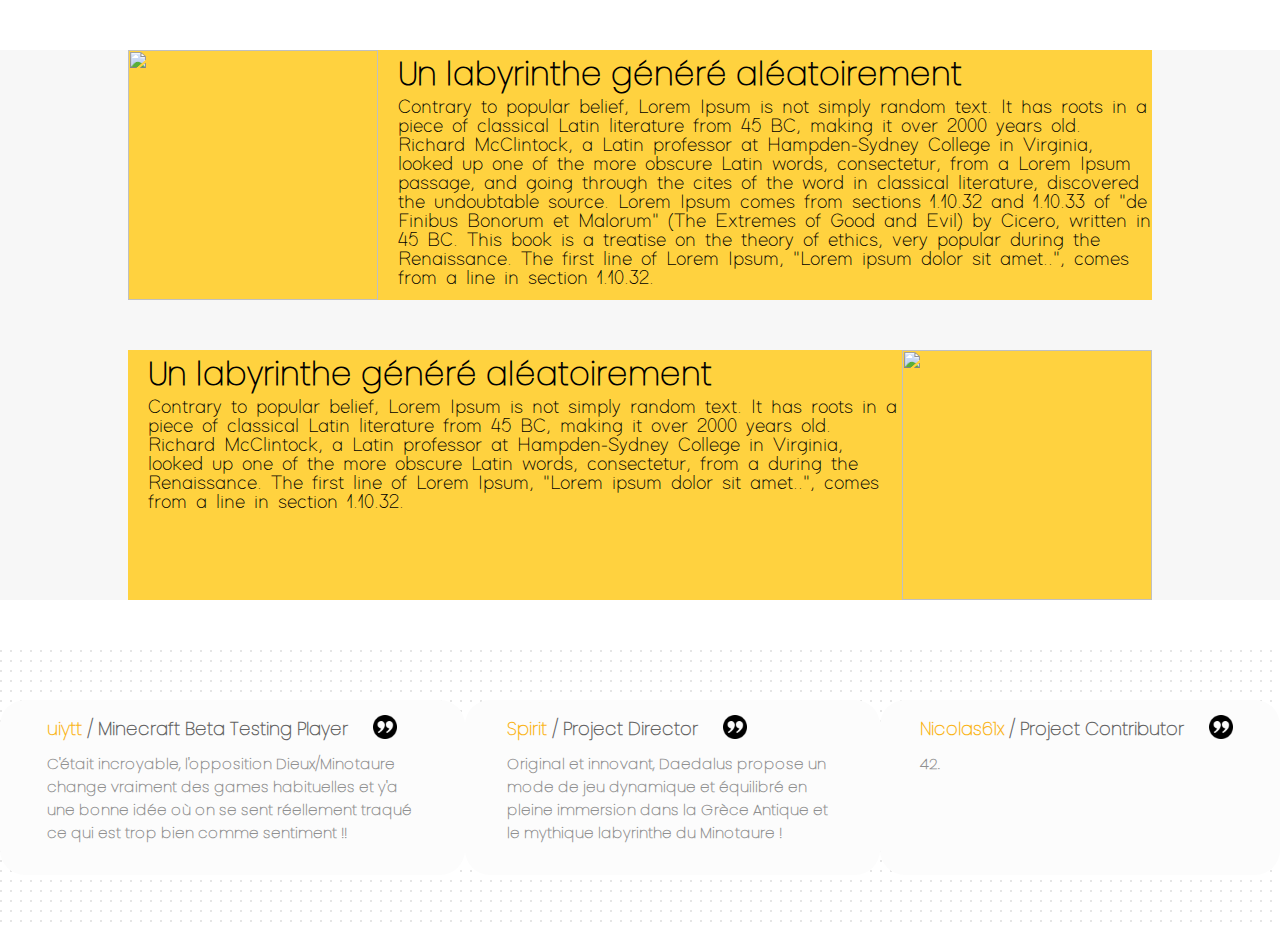
==== index.html @ 52cd3864 "Add images and ready to code the maket" ====
<!DOCTYPE html>
<html lang="en">
<head>
    <meta charset="UTF-8">
    <title>Title</title>
    <link rel="stylesheet" href="index.css">
</head>
<body>
<header>

</header>
<main>
    <div id="description">
        <div class="textContent">
            <img src="img/msaze.png">

            <div class="content">
                <h1>Un labyrinthe généré aléatoirement</h1>
                <p>Contrary to popular belief, Lorem Ipsum is not simply random text. It has roots in a piece of
                    classical
                    Latin
                    literature from 45 BC, making it over 2000 years old. Richard McClintock, a Latin professor at
                    Hampden-Sydney College in Virginia, looked up one of the more obscure Latin words, consectetur, from
                    a
                    Lorem
                    Ipsum passage, and going through the cites of the word in classical literature, discovered the
                    undoubtable
                    source. Lorem Ipsum comes from sections 1.10.32 and 1.10.33 of "de Finibus Bonorum et Malorum" (The
                    Extremes
                    of Good and Evil) by Cicero, written in 45 BC. This book is a treatise on the theory of ethics, very
                    popular
                    during the Renaissance. The first line of Lorem Ipsum, "Lorem ipsum dolor sit amet..", comes from a
                    line
                    in
                    section 1.10.32.</p>
            </div>

        </div>
        <div class="textContent">


            <div class="content">
                <h1>Un labyrinthe généré aléatoirement</h1>
                <p>Contrary to popular belief, Lorem Ipsum is not simply random text. It has roots in a piece of
                    classical
                    Latin
                    literature from 45 BC, making it over 2000 years old. Richard McClintock, a Latin professor at
                    Hampden-Sydney College in Virginia, looked up one of the more obscure Latin words, consectetur, from
                    a

                    during the Renaissance. The first line of Lorem Ipsum, "Lorem ipsum dolor sit amet..", comes from a
                    line
                    in
                    section 1.10.32.</p>
            </div>
            <img src="img/poseisdon.png">

        </div>
    </div>
    <div id="citationContainer">

        <div class="citation">
            <div class="title">
                <h2>uiytt <b>/ Minecraft Beta Testing Player</b></h2>
                <img src="img/quote.png" width="24" height="24">
            </div>
            <p>C'était incroyable, l'opposition Dieux/Minotaure change vraiment des games habituelles et y'a une bonne
                idée
                où on se sent réellement traqué ce qui est trop bien comme sentiment !!
            </p>
        </div>
        <div class="citation">
            <div class="title">
                <h2>Spirit <b>/ Project Director</b></h2>
                <img src="img/quote.png" width="24" height="24">
            </div>
            <p>Original et innovant, Daedalus propose un mode de jeu dynamique et équilibré en pleine immersion dans la
                Grèce Antique et le mythique labyrinthe du Minotaure !</p>
        </div>

        <div class="citation">
            <div class="title">
                <h2>Nicolas61x <b>/ Project Contributor</b></h2>
                <img src="img/quote.png" width="24" height="24">
            </div>
            <p>42.</p>
        </div>

    </div>

</main>
<footer>

</footer>
</body>
</html>
---- index.css ----
@font-face {
    font-family: "Poppins";
    src: url('Poppins-Thin.ttf') format('truetype');
}

@font-face {
    font-family: "Cool";
    src: url('ModernSans-Light.otf') format('truetype');
}


/* width */

::-webkit-scrollbar {
    width: 10px;
}


/* Track */

::-webkit-scrollbar-track {
    background: none;
}


/* Handle */

::-webkit-scrollbar-thumb {
    background: #ffcd35;
}


* {
    margin: 0;
    padding: 0;
    font-family: 'Poppins', sans-serif;
    text-decoration: none;
}

html,
body {
    height: 100%;
    background-color: #FFFF;
}

#description{
    background-color: #f7f7f7;
    margin-top: 50px;
    margin-bottom: 50px;
}

main .textContent {
    display: flex;
    width: 80%;
    background-color: #FFD23FFF;
    margin: auto;
    margin-top: 50px;
}

main .textContent img {
    width: 250px;
    height: 250px;
    object-fit: cover;
}

main .content {
    color: #000000;
    display: flex;
    flex-direction: column;
    margin-left: 20px;
    overflow: hidden;
}

main .textContent p {
    font-family: Cool;
    font-size: 20px;
}

main #citationContainer {
    margin-top: 50px;
    margin-bottom: 50px;
    display: flex;
    overflow: hidden;
    justify-content: center;
    background-image: url('img/dots2.png');
    background-repeat: repeat;
}

main .citation {
    background-color: #fcfcfc;
    border-radius: 25px;
    width: auto;
    margin-top: 50px;
    min-width: 400px;
    width: auto;
    min-height: 160px;
    height: auto;
    display: flex;
    flex-direction: column;
    text-align: center;
    padding-top: 15px;
    margin-bottom: 50px;
}

main .citation .title {
    display: flex;
    flex-direction: row;
    width: 80%;
    margin-right: auto;
    margin-left: auto;

}

main .citation h2 {
    color: #fab51a;
    font-size: 18px;
    margin-bottom: 10px;
}
main .citation img {
    margin-left: 25px;
}

main .citation .title b {
    color: #636363;
}

main .citation p {
    width: 80%;
    color: #909090;
    font-size: 15px;
    font-weight: bold;
    margin-left: auto;
    margin-right: auto;
    text-align: left;
}
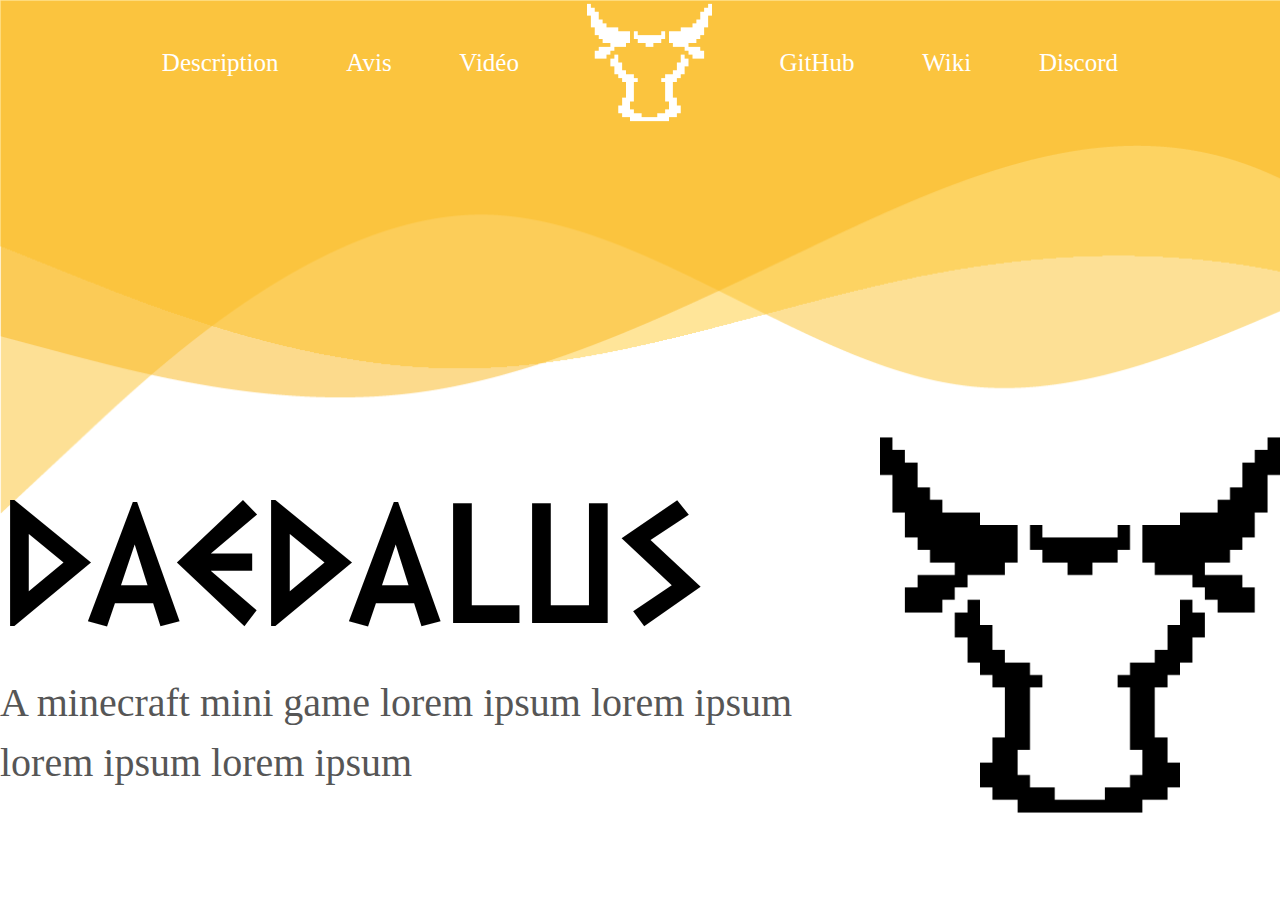
==== commit 358f6312: "Header" ====
--- a/index.html
+++ b/index.html
@@ -1,92 +1,34 @@
 <!DOCTYPE html>
-<html lang="en">
+<html lang="fr">
 <head>
     <meta charset="UTF-8">
-    <title>Title</title>
+    <title>Daedalus</title>
     <link rel="stylesheet" href="index.css">
 </head>
 <body>
 <header>
 
+    <div id="navigation">
+        <a href="#description">Description</a>
+        <a href="#avis">Avis</a>
+        <a href="#video">Vidéo</a>
+        <img src="img/Minotaur_Daedalus_blanc.png" width="125px" height="125px">
+        <a href="https://github.com/zelytra/Daedalus">GitHub</a>
+        <a href="https://github.com/zelytra/Daedalus/wiki">Wiki</a>
+        <a href="http://daedalus.zelytra.fr">Discord</a>
+    </div>
+
+    <div id="firstContent">
+        <div class="title">
+            <h1>DAEDALUS</h1>
+            <h2>A minecraft mini game lorem ipsum lorem ipsum lorem ipsum lorem ipsum</h2>
+        </div>
+        <img src="img/Minotaur_Pixel_Art_noir.png" width="400px" height="400px">
+    </div>
+
 </header>
 <main>
-    <div id="description">
-        <div class="textContent">
-            <img src="img/msaze.png">
 
-            <div class="content">
-                <h1>Un labyrinthe généré aléatoirement</h1>
-                <p>Contrary to popular belief, Lorem Ipsum is not simply random text. It has roots in a piece of
-                    classical
-                    Latin
-                    literature from 45 BC, making it over 2000 years old. Richard McClintock, a Latin professor at
-                    Hampden-Sydney College in Virginia, looked up one of the more obscure Latin words, consectetur, from
-                    a
-                    Lorem
-                    Ipsum passage, and going through the cites of the word in classical literature, discovered the
-                    undoubtable
-                    source. Lorem Ipsum comes from sections 1.10.32 and 1.10.33 of "de Finibus Bonorum et Malorum" (The
-                    Extremes
-                    of Good and Evil) by Cicero, written in 45 BC. This book is a treatise on the theory of ethics, very
-                    popular
-                    during the Renaissance. The first line of Lorem Ipsum, "Lorem ipsum dolor sit amet..", comes from a
-                    line
-                    in
-                    section 1.10.32.</p>
-            </div>
-
-        </div>
-        <div class="textContent">
-
-
-            <div class="content">
-                <h1>Un labyrinthe généré aléatoirement</h1>
-                <p>Contrary to popular belief, Lorem Ipsum is not simply random text. It has roots in a piece of
-                    classical
-                    Latin
-                    literature from 45 BC, making it over 2000 years old. Richard McClintock, a Latin professor at
-                    Hampden-Sydney College in Virginia, looked up one of the more obscure Latin words, consectetur, from
-                    a
-
-                    during the Renaissance. The first line of Lorem Ipsum, "Lorem ipsum dolor sit amet..", comes from a
-                    line
-                    in
-                    section 1.10.32.</p>
-            </div>
-            <img src="img/poseisdon.png">
-
-        </div>
-    </div>
-    <div id="citationContainer">
-
-        <div class="citation">
-            <div class="title">
-                <h2>uiytt <b>/ Minecraft Beta Testing Player</b></h2>
-                <img src="img/quote.png" width="24" height="24">
-            </div>
-            <p>C'était incroyable, l'opposition Dieux/Minotaure change vraiment des games habituelles et y'a une bonne
-                idée
-                où on se sent réellement traqué ce qui est trop bien comme sentiment !!
-            </p>
-        </div>
-        <div class="citation">
-            <div class="title">
-                <h2>Spirit <b>/ Project Director</b></h2>
-                <img src="img/quote.png" width="24" height="24">
-            </div>
-            <p>Original et innovant, Daedalus propose un mode de jeu dynamique et équilibré en pleine immersion dans la
-                Grèce Antique et le mythique labyrinthe du Minotaure !</p>
-        </div>
-
-        <div class="citation">
-            <div class="title">
-                <h2>Nicolas61x <b>/ Project Contributor</b></h2>
-                <img src="img/quote.png" width="24" height="24">
-            </div>
-            <p>42.</p>
-        </div>
-
-    </div>
 
 </main>
 <footer>
--- a/index.css
+++ b/index.css
@@ -1,11 +1,6 @@
 @font-face {
-    font-family: "Poppins";
-    src: url('Poppins-Thin.ttf') format('truetype');
-}
-
-@font-face {
-    font-family: "Cool";
-    src: url('ModernSans-Light.otf') format('truetype');
+    font-family: "test";
+    src: url('DalekPinpointBold.ttf') ;
 }
 
 
@@ -43,96 +38,64 @@
     background-color: #FFFF;
 }
 
-#description{
-    background-color: #f7f7f7;
-    margin-top: 50px;
-    margin-bottom: 50px;
-}
-
-main .textContent {
-    display: flex;
-    width: 80%;
-    background-color: #FFD23FFF;
-    margin: auto;
-    margin-top: 50px;
-}
-
-main .textContent img {
-    width: 250px;
-    height: 250px;
-    object-fit: cover;
-}
-
-main .content {
-    color: #000000;
-    display: flex;
-    flex-direction: column;
-    margin-left: 20px;
-    overflow: hidden;
-}
-
-main .textContent p {
-    font-family: Cool;
-    font-size: 20px;
-}
-
-main #citationContainer {
-    margin-top: 50px;
-    margin-bottom: 50px;
-    display: flex;
-    overflow: hidden;
-    justify-content: center;
-    background-image: url('img/dots2.png');
-    background-repeat: repeat;
-}
-
-main .citation {
-    background-color: #fcfcfc;
-    border-radius: 25px;
-    width: auto;
-    margin-top: 50px;
-    min-width: 400px;
-    width: auto;
-    min-height: 160px;
-    height: auto;
-    display: flex;
-    flex-direction: column;
-    text-align: center;
-    padding-top: 15px;
-    margin-bottom: 50px;
-}
-
-main .citation .title {
-    display: flex;
-    flex-direction: row;
-    width: 80%;
-    margin-right: auto;
-    margin-left: auto;
+header {
+    background-image: url('img/wave_dark.png'), url('img/wave.png'), url('img/wave_light.png');
+    background-repeat: no-repeat;
+    background-size: cover;
+    width: 100%;
+    height: 514px;
 
 }
 
-main .citation h2 {
-    color: #fab51a;
-    font-size: 18px;
-    margin-bottom: 10px;
-}
-main .citation img {
-    margin-left: 25px;
+header #navigation {
+    display: flex;
+    align-items: center;
+    justify-content: space-around;
+    margin-right: auto;
+    margin-left: auto;
+    width: 80%;
+
 }
 
-main .citation .title b {
-    color: #636363;
+header #navigation a {
+    font-family: Poppins;
+    color: white;
+    font-size: 25px;
+    line-height: 45px;
+    text-align: center;
 }
 
-main .citation p {
-    width: 80%;
-    color: #909090;
-    font-size: 15px;
-    font-weight: bold;
-    margin-left: auto;
-    margin-right: auto;
-    text-align: left;
+header #firstContent {
+    display: flex;
+    flex-direction: row;
+
+    align-items: center;
+    justify-content: center;
+    margin-top: 300px;
+}
+header #firstContent .title{
+    width: 1000px;
+}
+
+header #firstContent h1 {
+    font-family: test;
+    font-style: normal;
+    font-weight: 300;
+    font-size: 144px;
+    line-height: 216px;
+}
+
+header #firstContent h2 {
+    font-family: Poppins;
+    font-style: normal;
+    font-weight: normal;
+    font-size: 40px;
+    line-height: 60px;
+    color: #565656;
 }
 
 
 
+
+
+
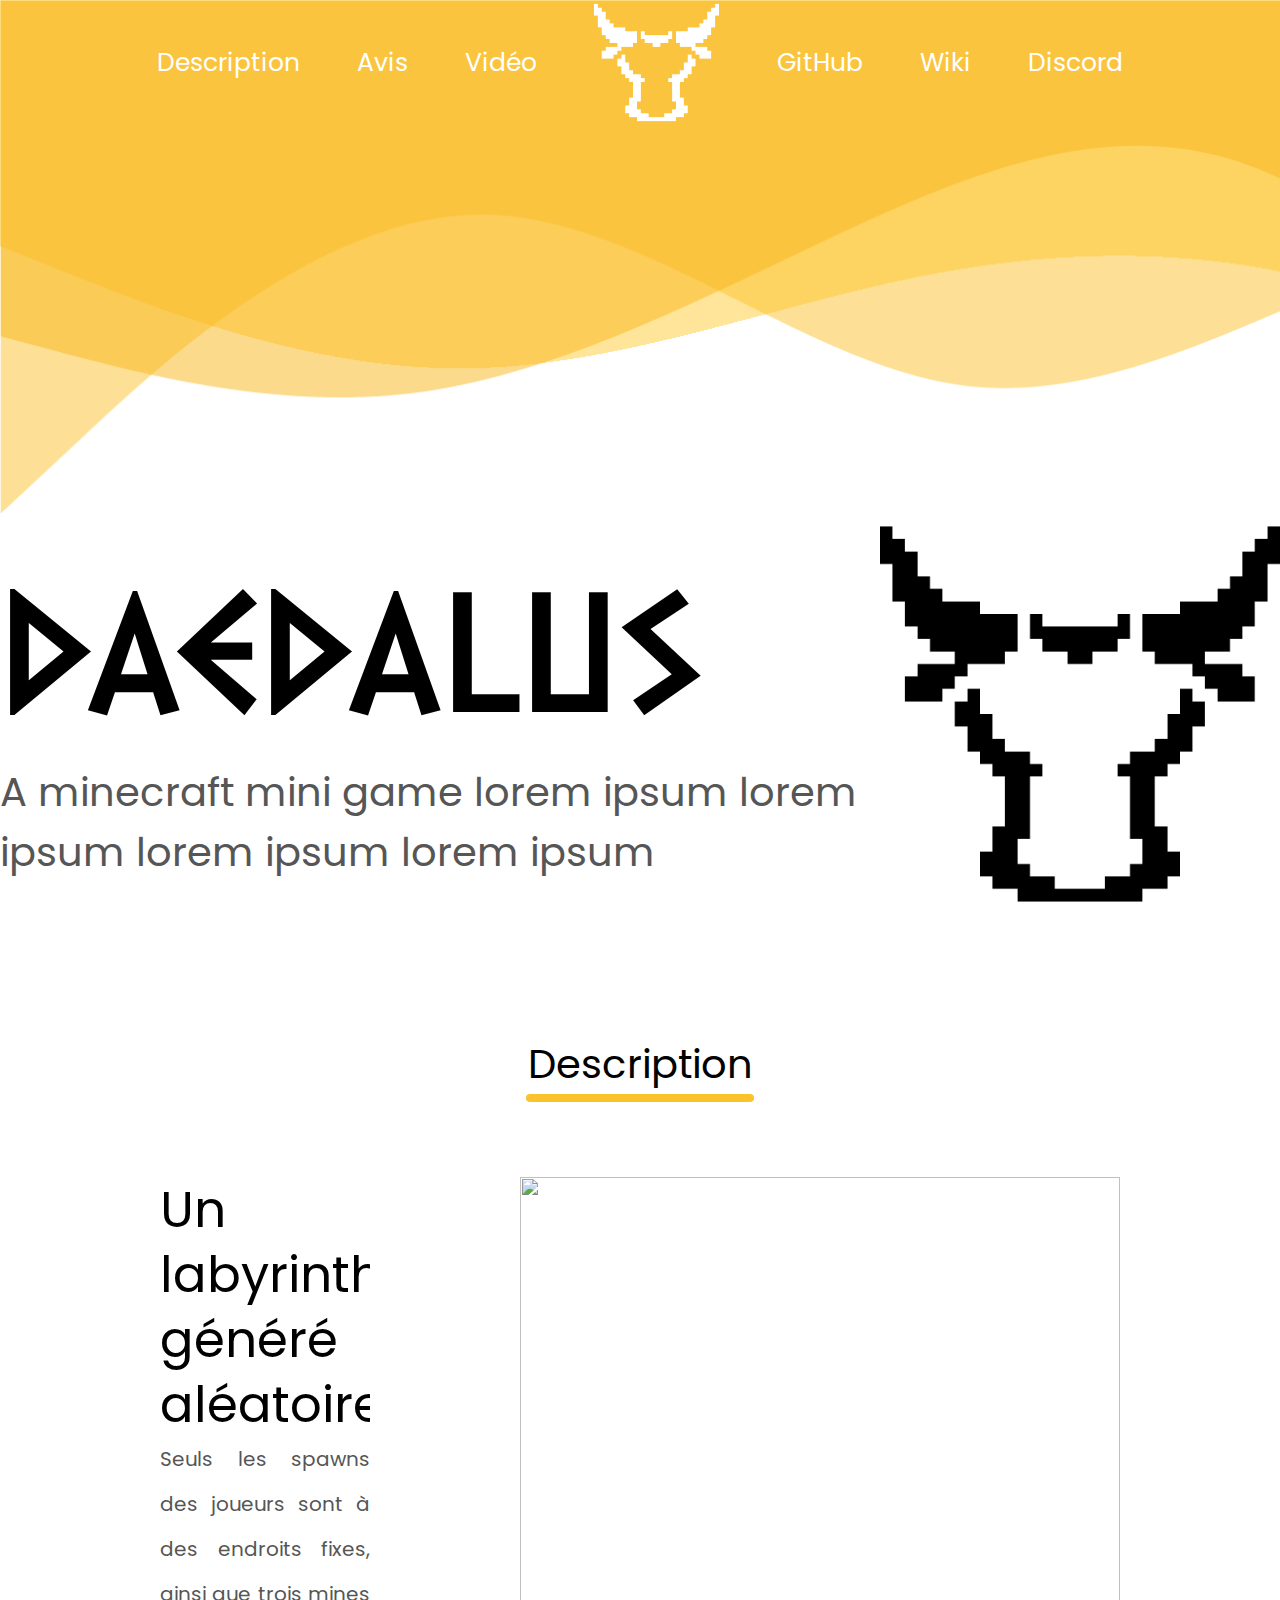
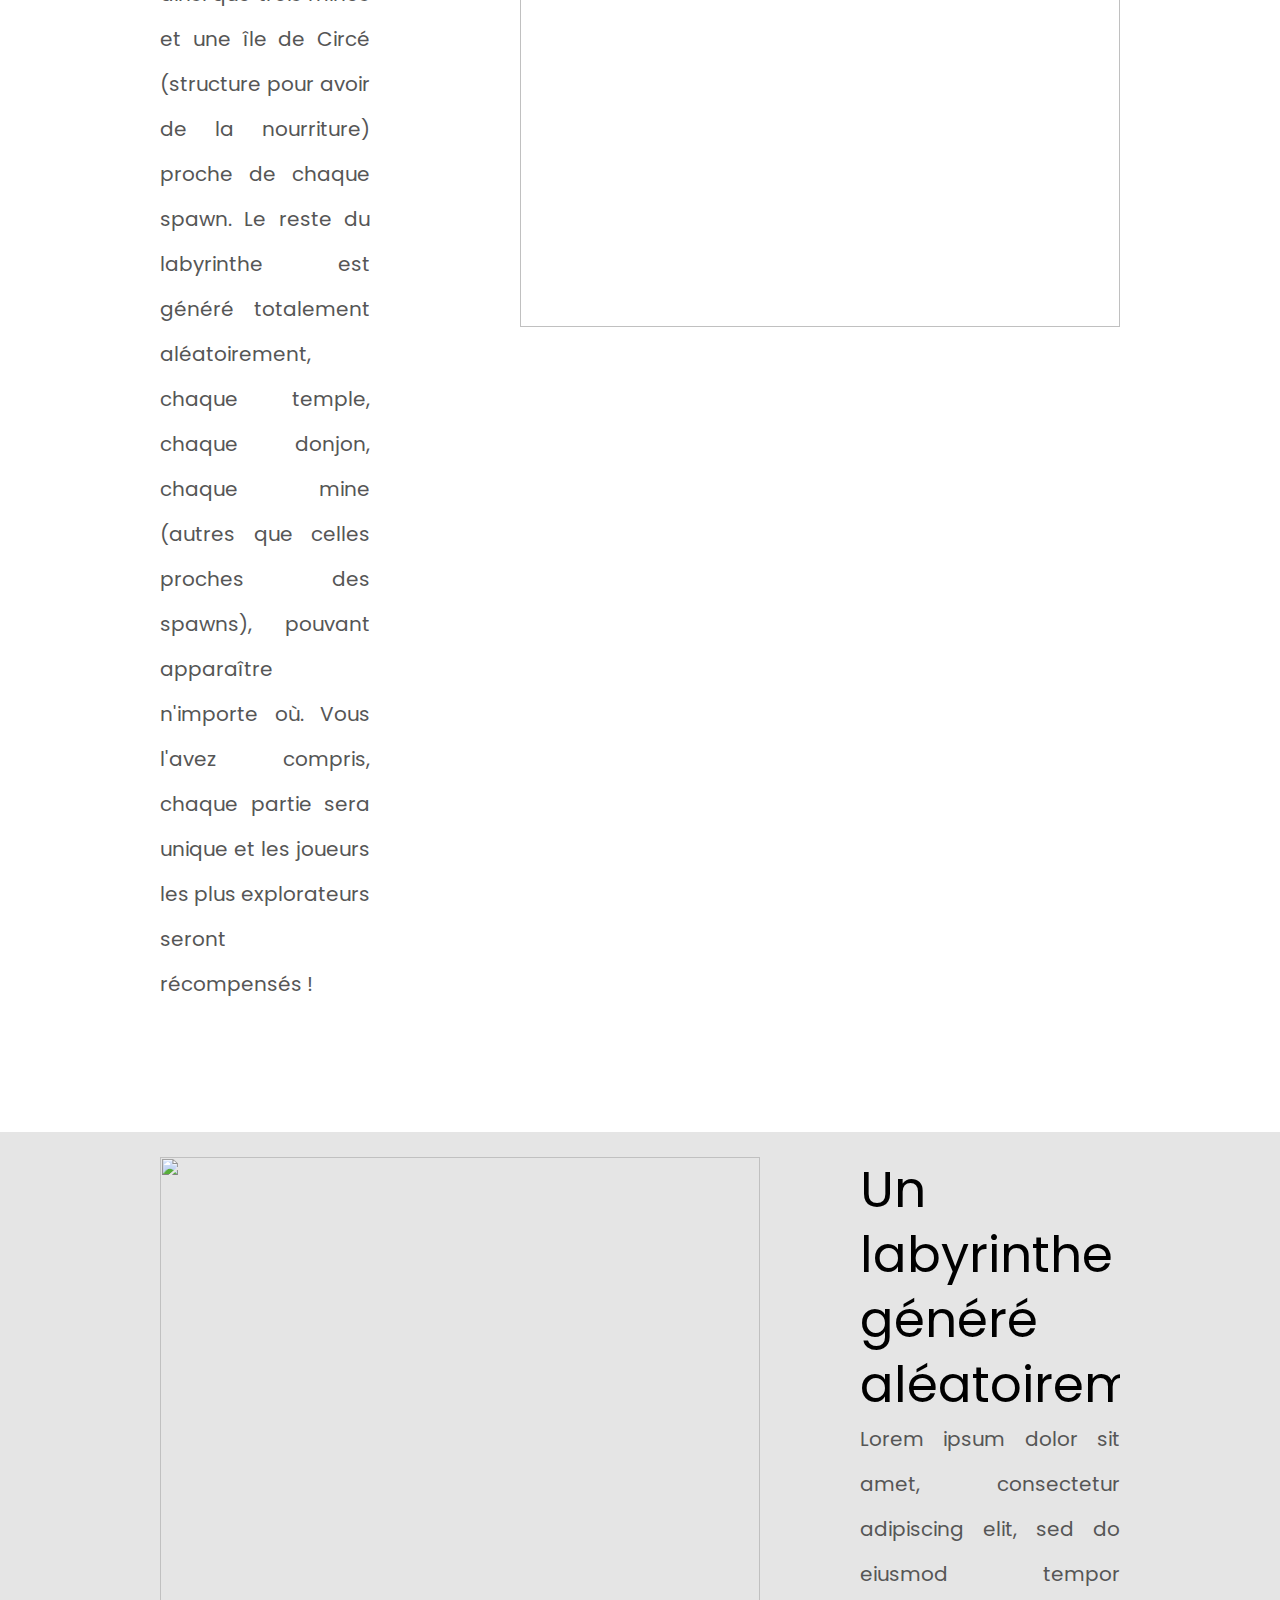
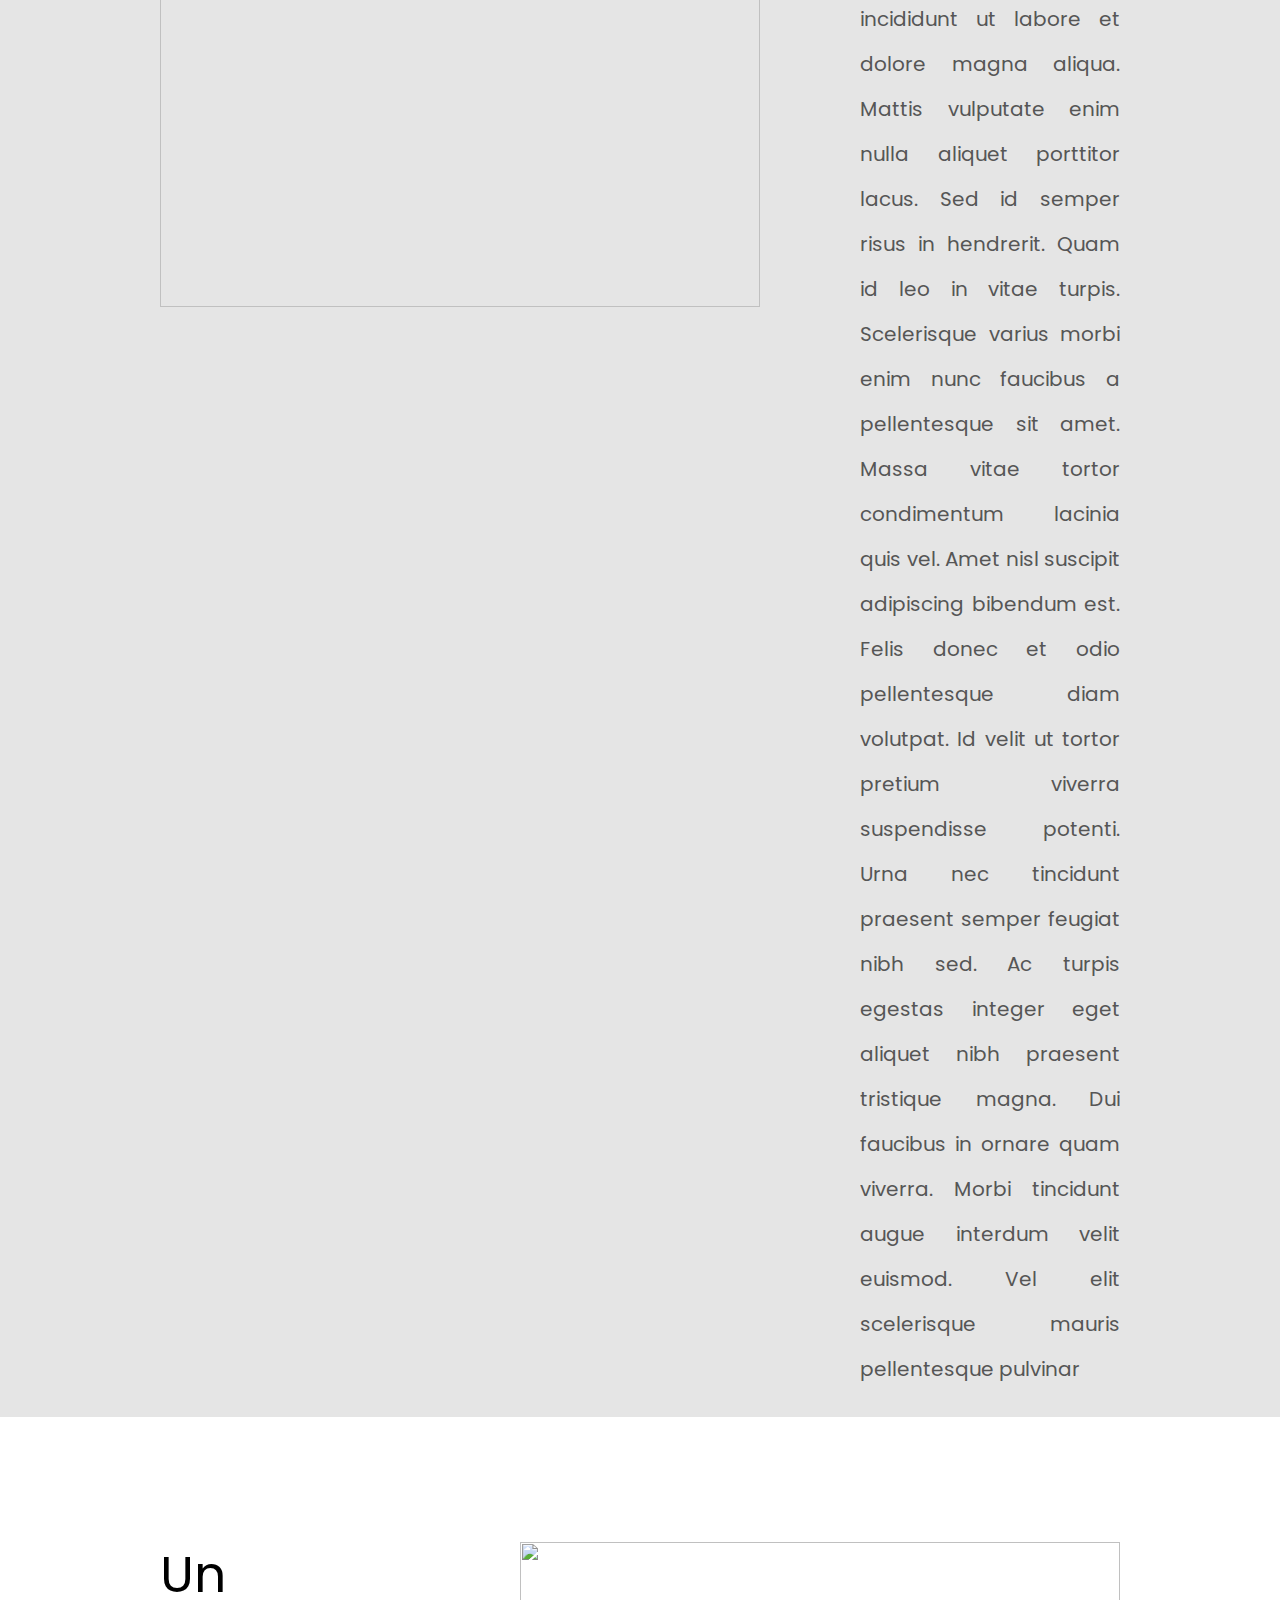
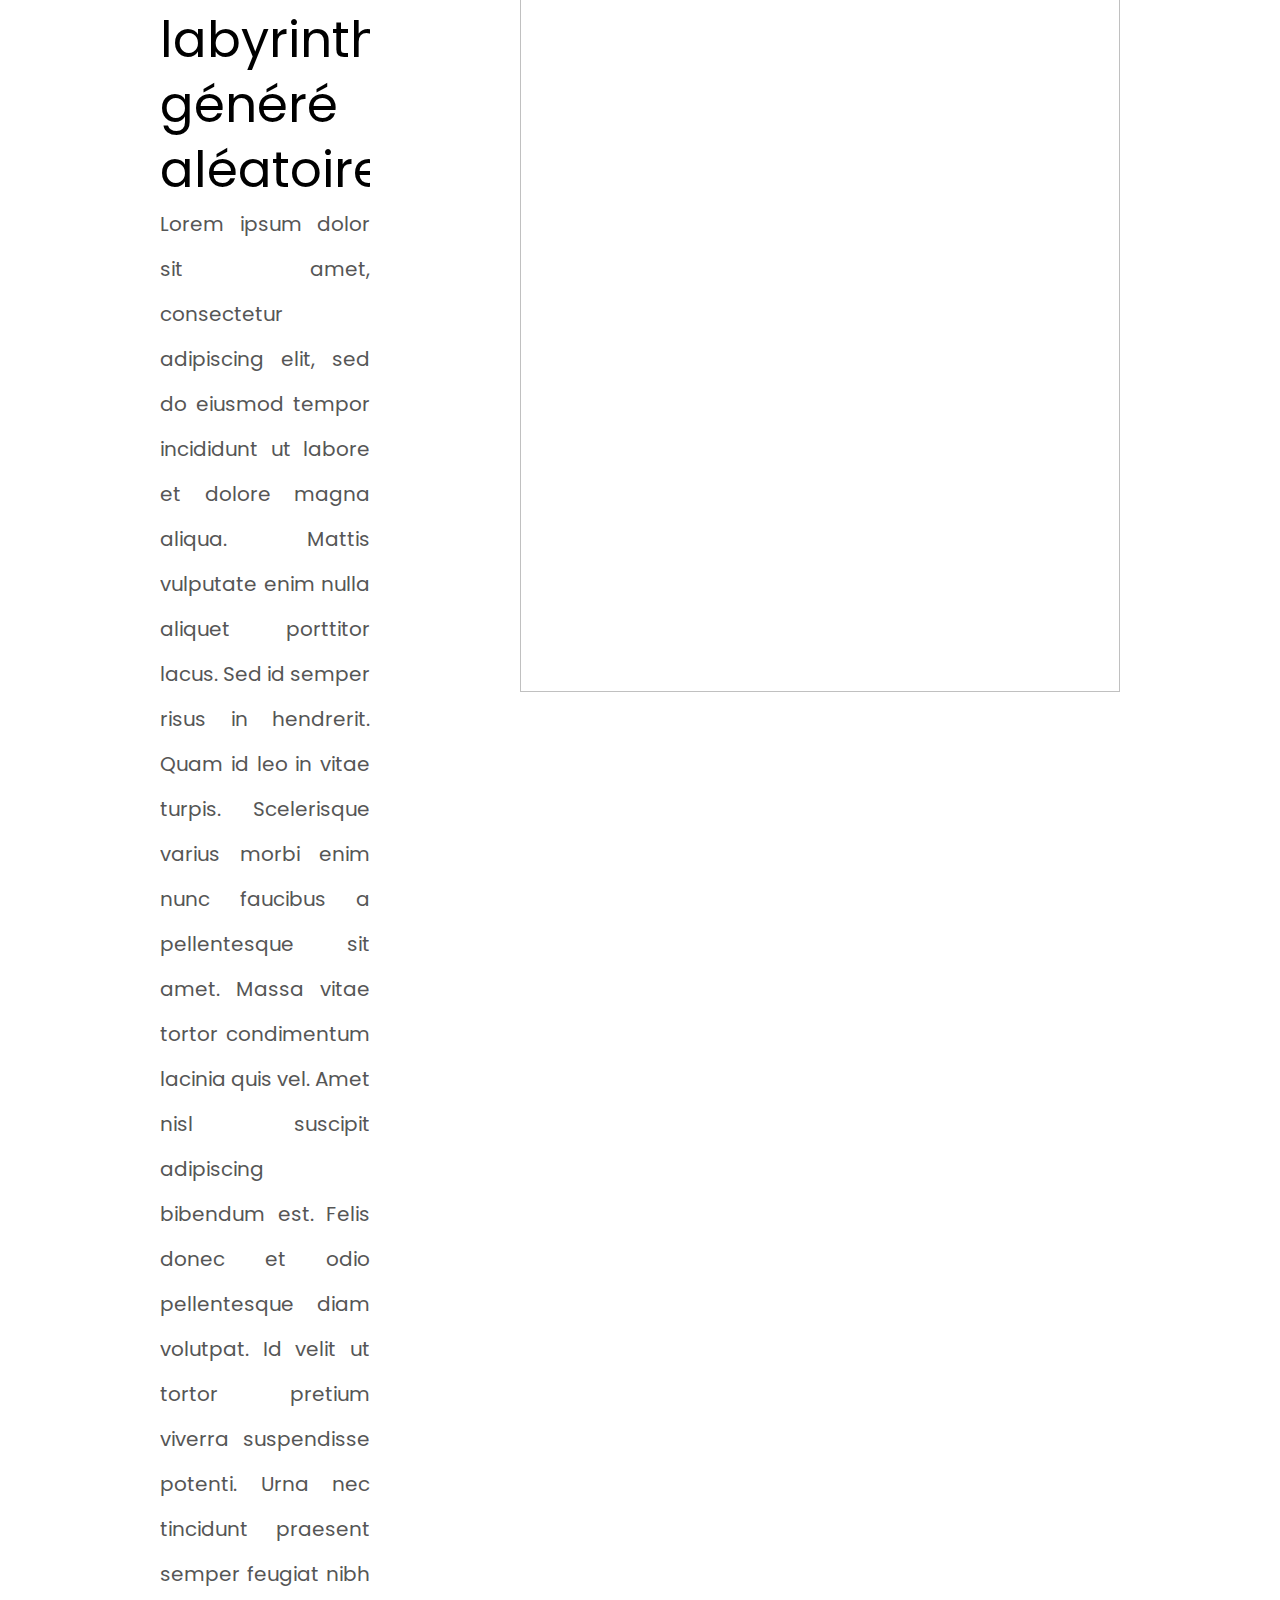
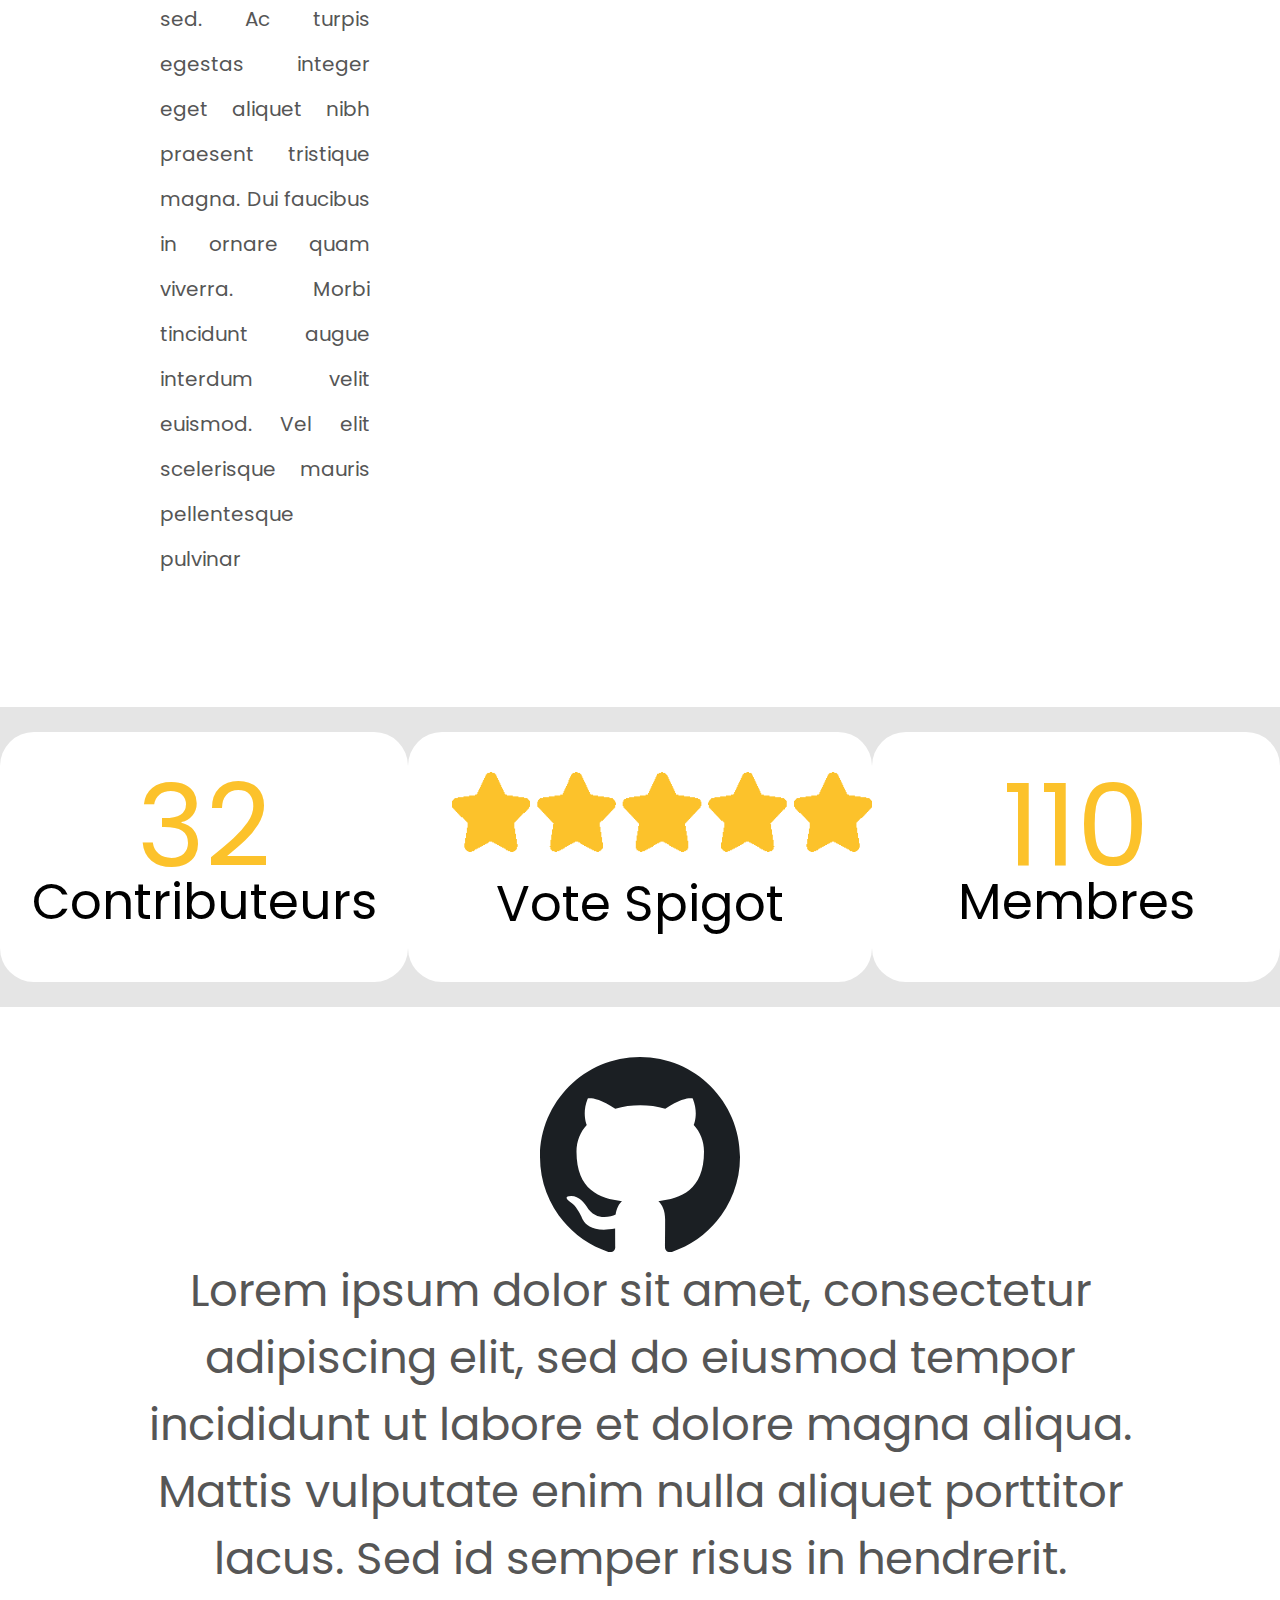
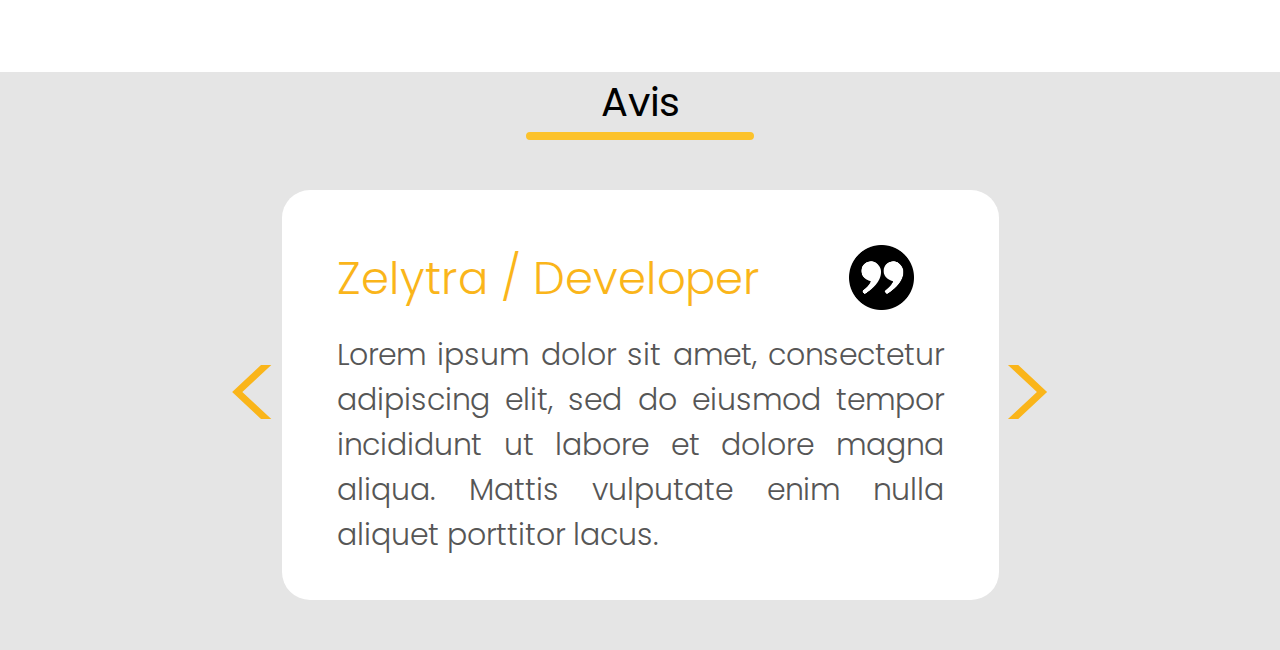
==== commit 38eebf3e: "Add description and advise part" ====
--- a/index.html
+++ b/index.html
@@ -4,6 +4,7 @@
     <meta charset="UTF-8">
     <title>Daedalus</title>
     <link rel="stylesheet" href="index.css">
+
 </head>
 <body>
 <header>
@@ -12,23 +13,142 @@
         <a href="#description">Description</a>
         <a href="#avis">Avis</a>
         <a href="#video">Vidéo</a>
-        <img src="img/Minotaur_Daedalus_blanc.png" width="125px" height="125px">
+        <img src="img/Minotaur_Daedalus_blanc.png" width="125px" height="125px" alt="logo">
         <a href="https://github.com/zelytra/Daedalus">GitHub</a>
         <a href="https://github.com/zelytra/Daedalus/wiki">Wiki</a>
         <a href="http://daedalus.zelytra.fr">Discord</a>
     </div>
 
+
+</header>
+<main>
     <div id="firstContent">
         <div class="title">
             <h1>DAEDALUS</h1>
             <h2>A minecraft mini game lorem ipsum lorem ipsum lorem ipsum lorem ipsum</h2>
         </div>
-        <img src="img/Minotaur_Pixel_Art_noir.png" width="400px" height="400px">
+        <img src="img/Minotaur_Pixel_Art_noir.png" width="400px" height="400px" alt="logo">
     </div>
 
-</header>
-<main>
+    <div id="description">
+        <h2>Description</h2>
+        <hr>
+        <div class="content">
+            <div class="subContent">
+                <div class="textContent">
+                    <h3>Un labyrinthe généré aléatoirement</h3>
+                    <p>Seuls les spawns des joueurs sont à des endroits fixes, ainsi que trois mines et une île de Circé
+                        (structure pour avoir de la nourriture) proche de chaque spawn.
+                        Le reste du labyrinthe est généré totalement aléatoirement, chaque temple, chaque donjon, chaque
+                        mine (autres que celles proches des spawns), pouvant apparaître n'importe où.
+                        Vous l'avez compris, chaque partie sera unique et les joueurs les plus explorateurs seront
+                        récompensés !</p>
+                </div>
+                <img src="img/maze.png" width="600" height="750" style="object-fit: cover">
+            </div>
+        </div>
+        <div class="content" style="background-color: #E5E5E5">
+            <div class="subContent">
+                <img src="img/maze.png" width="600" height="750" style="object-fit: cover">
+                <div class="textContent" style="margin-left: 100px; margin-right: 0px;">
+                    <h3>Un labyrinthe généré aléatoirement</h3>
+                    <p>Lorem ipsum dolor sit amet, consectetur adipiscing elit, sed do eiusmod tempor incididunt ut
+                        labore
+                        et
+                        dolore magna aliqua. Mattis vulputate enim nulla aliquet porttitor lacus. Sed id semper risus in
+                        hendrerit. Quam id leo in vitae turpis. Scelerisque varius morbi enim nunc faucibus a
+                        pellentesque
+                        sit
+                        amet. Massa vitae tortor condimentum lacinia quis vel. Amet nisl suscipit adipiscing bibendum
+                        est.
+                        Felis
+                        donec et odio pellentesque diam volutpat. Id velit ut tortor pretium viverra suspendisse
+                        potenti.
+                        Urna
+                        nec tincidunt praesent semper feugiat nibh sed. Ac turpis egestas integer eget aliquet nibh
+                        praesent
+                        tristique magna. Dui faucibus in ornare quam viverra. Morbi tincidunt augue interdum velit
+                        euismod.
+                        Vel
+                        elit scelerisque mauris pellentesque pulvinar</p>
+                </div>
+            </div>
+        </div>
+        <div class="content">
+            <div class="subContent">
+                <div class="textContent">
+                    <h3>Un labyrinthe généré aléatoirement</h3>
+                    <p>Lorem ipsum dolor sit amet, consectetur adipiscing elit, sed do eiusmod tempor incididunt ut
+                        labore
+                        et
+                        dolore magna aliqua. Mattis vulputate enim nulla aliquet porttitor lacus. Sed id semper risus in
+                        hendrerit. Quam id leo in vitae turpis. Scelerisque varius morbi enim nunc faucibus a
+                        pellentesque
+                        sit
+                        amet. Massa vitae tortor condimentum lacinia quis vel. Amet nisl suscipit adipiscing bibendum
+                        est.
+                        Felis
+                        donec et odio pellentesque diam volutpat. Id velit ut tortor pretium viverra suspendisse
+                        potenti.
+                        Urna
+                        nec tincidunt praesent semper feugiat nibh sed. Ac turpis egestas integer eget aliquet nibh
+                        praesent
+                        tristique magna. Dui faucibus in ornare quam viverra. Morbi tincidunt augue interdum velit
+                        euismod.
+                        Vel
+                        elit scelerisque mauris pellentesque pulvinar</p>
+                </div>
+                <img src="img/maze.png" width="600" height="750" style="object-fit: cover">
+            </div>
+        </div>
 
+    </div>
+
+    <div id="rating" style="background-color: #E5E5E5">
+        <div class="ratingContent">
+            <div class="block">
+                <h4>32</h4>
+                <p>Contributeurs</p>
+            </div>
+            <div class="block">
+                <img src="img/rating.png" width="420px" height="80px" alt="src">
+                <p>Vote Spigot</p>
+            </div>
+            <div class="block">
+                <h4>110</h4>
+                <p>Membres</p>
+            </div>
+        </div>
+    </div>
+
+    <div id="openSource">
+        <img src="img/github.svg" width="200px">
+        <p>Lorem ipsum dolor sit amet, consectetur adipiscing elit, sed do eiusmod tempor incididunt ut labore et dolore
+            magna aliqua. Mattis vulputate enim nulla aliquet porttitor lacus. Sed id semper risus in hendrerit. </p>
+    </div>
+
+    <div id="avis" style="background-color: #E5E5E5">
+        <h2>Avis</h2>
+        <hr>
+        <div id="avisContainer">
+            <p class="arrow"><</p>
+            <div class="block">
+                <div class="title">
+                    <h5>Zelytra / Developer</h5>
+                    <img src="img/quote.png"width="65px" height="65px">
+                </div>
+                <p>Lorem ipsum dolor sit amet, consectetur adipiscing elit, sed do eiusmod tempor incididunt ut labore
+                    et dolore magna aliqua. Mattis vulputate enim nulla aliquet porttitor lacus. </p>
+            </div>
+            <p class="arrow">></p>
+        </div>
+        <div id="avisBar">
+
+        </div>
+    </div>
+    <div id="video">
+
+    </div>
 
 </main>
 <footer>
--- a/index.css
+++ b/index.css
@@ -1,5 +1,8 @@
+@import url('https://fonts.googleapis.com/css2?family=Poppins:wght@300&display=swap');
+
+
 @font-face {
-    font-family: "test";
+    font-family: "Grec";
     src: url('DalekPinpointBold.ttf') ;
 }
 
@@ -65,27 +68,28 @@
     text-align: center;
 }
 
-header #firstContent {
+main #firstContent {
     display: flex;
     flex-direction: row;
 
     align-items: center;
     justify-content: center;
-    margin-top: 300px;
-}
-header #firstContent .title{
+
+}
+
+main #firstContent .title {
     width: 1000px;
 }
 
-header #firstContent h1 {
-    font-family: test;
+main #firstContent h1 {
+    font-family: Grec;
     font-style: normal;
     font-weight: 300;
     font-size: 144px;
     line-height: 216px;
 }
 
-header #firstContent h2 {
+main #firstContent h2 {
     font-family: Poppins;
     font-style: normal;
     font-weight: normal;
@@ -94,8 +98,233 @@
     color: #565656;
 }
 
-
-
-
-
-
+main #description {
+    width: 100%;
+    height: auto;
+    display: flex;
+    flex-direction: column;
+    justify-content: center;
+    margin-top: 120px;
+
+}
+
+main #description h2 {
+    font-family: Poppins;
+    text-align: center;
+    font-style: normal;
+    font-weight: normal;
+    font-size: 40px;
+    line-height: 60px;
+}
+
+main hr {
+    border: 4px solid #FCC22B;
+    border-radius: 18px;
+    width: 220px;
+    margin-left: auto;
+    margin-right: auto;
+    background-color: #FCC22B;
+    justify-content: center;
+
+}
+
+main .content {
+    width: 100%;
+    margin-top: 50px;
+    margin-bottom: 50px;
+    padding-top: 25px;
+    padding-bottom: 25px;
+}
+
+main .subContent {
+    display: flex;
+    flex-direction: row;
+    justify-content: center;
+    width: 75%;
+    margin-right: auto;
+    margin-left: auto;
+    align-items: flex-start;
+}
+
+main .subContent .textContent {
+    margin-right: 150px;
+    overflow: hidden;
+}
+
+main .subContent h3 {
+    font-family: Poppins;
+    font-style: normal;
+    font-weight: normal;
+    font-size: 50px;
+    line-height: 65px;
+}
+
+main .subContent p {
+    font-family: Poppins;
+    font-style: normal;
+    font-weight: normal;
+    font-size: 20px;
+    line-height: 45px;
+    text-align: justify;
+
+    color: #565656;
+}
+
+main #rating {
+    width: 100%;
+    margin-top: 50px;
+    margin-bottom: 50px;
+    padding-top: 25px;
+    padding-bottom: 25px;
+}
+
+main .ratingContent {
+    display: flex;
+    flex-direction: row;
+    justify-content: space-around;
+
+}
+
+main .ratingContent .block {
+    width: 500px;
+    height: 250px;
+    background-color: white;
+    border-radius: 34px;
+    justify-content: center;
+
+}
+
+main .block h4 {
+    font-family: Poppins;
+    font-style: normal;
+    font-weight: normal;
+    font-size: 115px;
+    line-height: 187px;
+    color: #FCC22B;
+    text-align: center;
+    height: 50%;
+}
+
+main .block p {
+    font-family: Poppins;
+    font-style: normal;
+    font-weight: normal;
+    font-size: 50px;
+    line-height: 90px;
+    text-align: center;
+}
+
+main .block img[alt*="src"] {
+    margin-left: 44px;
+    margin-right: auto;
+    margin-top: 40px;
+}
+
+main #openSource {
+    display: flex;
+    flex-direction: column;
+    justify-content: center;
+    width: 80%;
+    margin-right: auto;
+    margin-left: auto;
+}
+
+main #openSource p {
+    font-family: Poppins;
+    font-style: normal;
+    font-weight: normal;
+    font-size: 45px;
+    line-height: 67px;
+    text-align: center;
+
+    color: #565656;
+}
+
+main #openSource img {
+    margin-right: auto;
+    margin-left: auto;
+}
+
+main #avis {
+    width: 100%;
+    height: auto;
+    display: flex;
+    flex-direction: column;
+    justify-content: center;
+    margin-top: 80px;
+
+}
+
+main #avis h2 {
+    font-family: Poppins;
+    text-align: center;
+    font-style: normal;
+    font-weight: normal;
+    font-size: 40px;
+    line-height: 60px;
+}
+
+main #avis #avisContainer {
+    display: flex;
+    flex-direction: row;
+    align-items: center;
+    justify-content: space-around;
+    width: 65%;
+    margin: 50px auto;
+}
+
+main #avis #avisContainer .arrow {
+    font-family: Poppins;
+    font-style: normal;
+    font-weight: 300;
+    font-size: 115px;
+    line-height: 172px;
+    display: flex;
+    align-items: center;
+
+    color: #FAB51A;
+
+}
+
+main #avis #avisContainer .block {
+
+    background-color: white;
+    border-radius: 28px;
+    padding: 55px;
+    width: 905px;
+    height: 300px;
+}
+
+main #avis .title{
+    display: flex;
+    flex-direction: row;
+    justify-content: space-between;
+    width: 95%;
+}
+
+main #avis #avisContainer h5 {
+    font-family: Poppins;
+    font-style: normal;
+    font-weight: 300;
+    font-size: 45px;
+    line-height: 67px;
+    color: #FAB51A;
+    margin-bottom: 20px;
+}
+
+
+main #avisContainer .block p{
+    font-family: Poppins;
+    font-style: normal;
+    font-weight: 300;
+    font-size: 30px;
+    line-height: 45px;
+    text-align: justify;
+
+    color: #565656;
+}
+
+
+
+
+
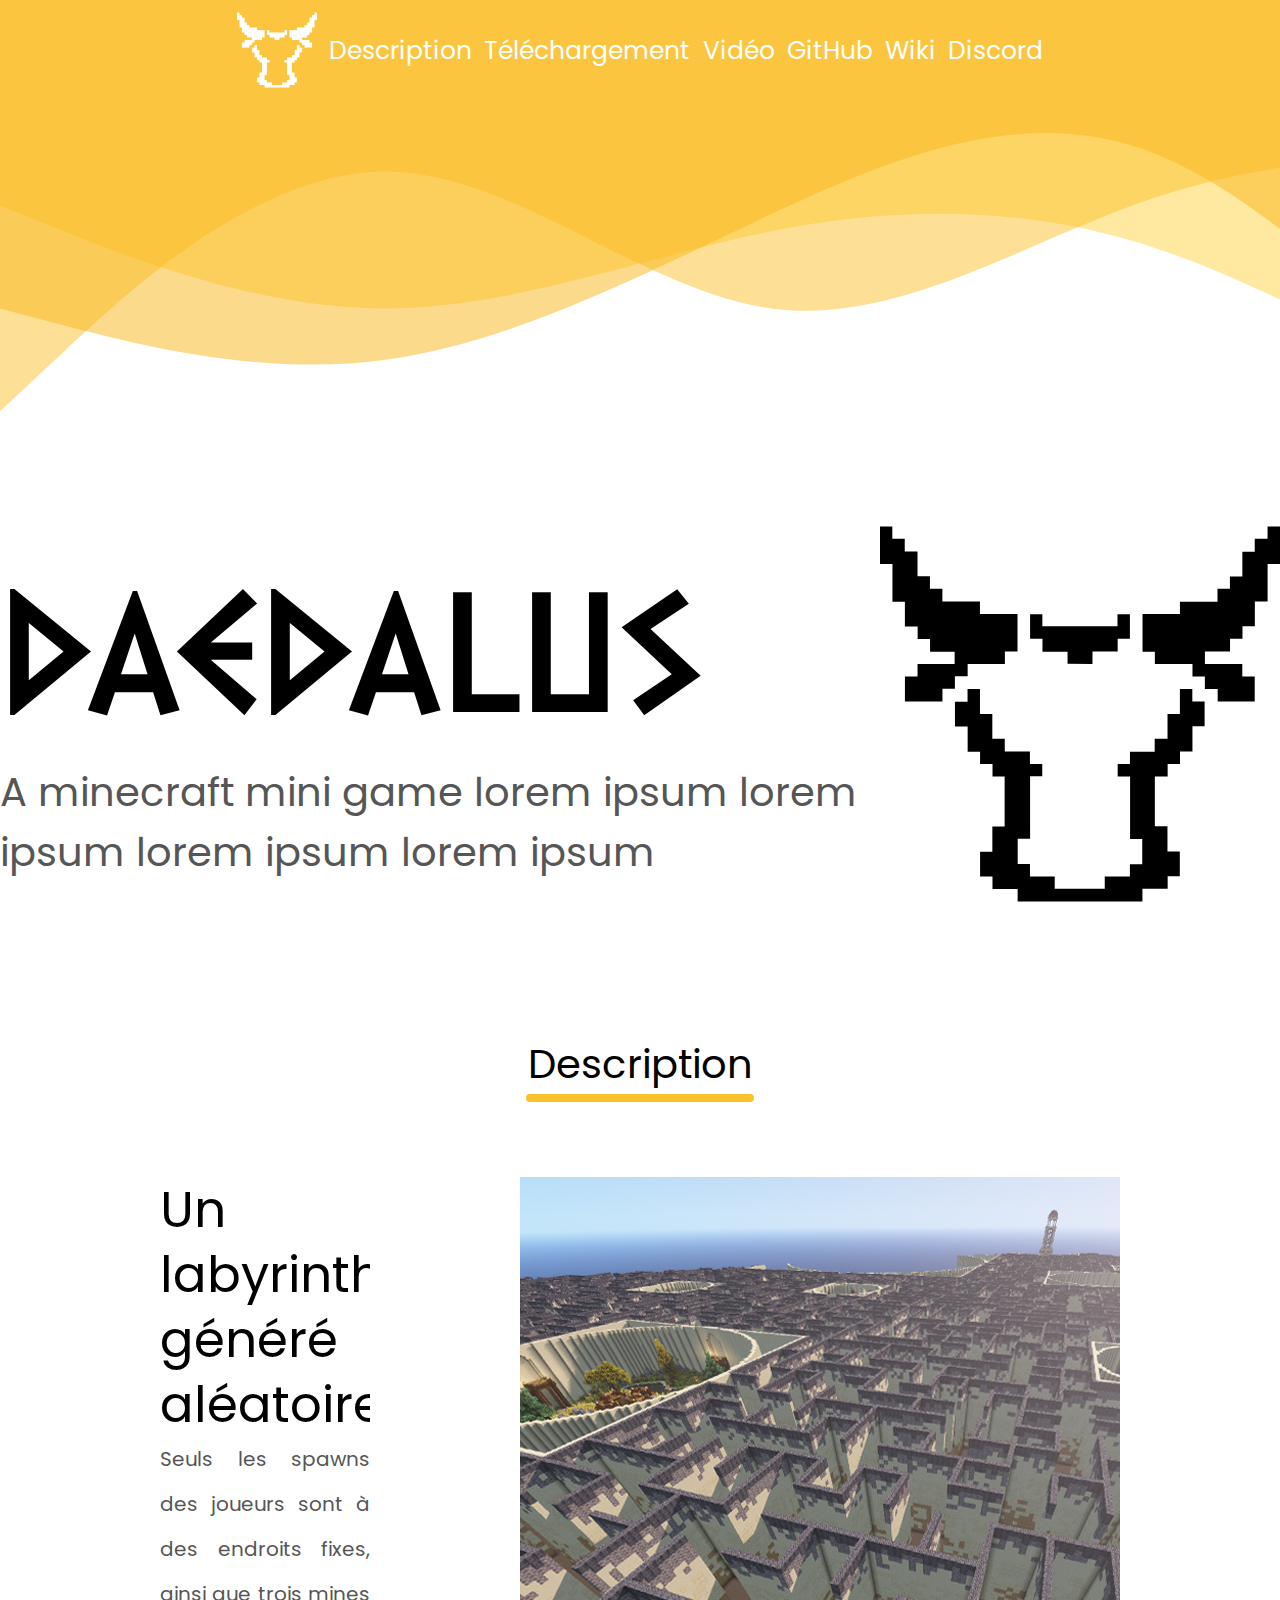
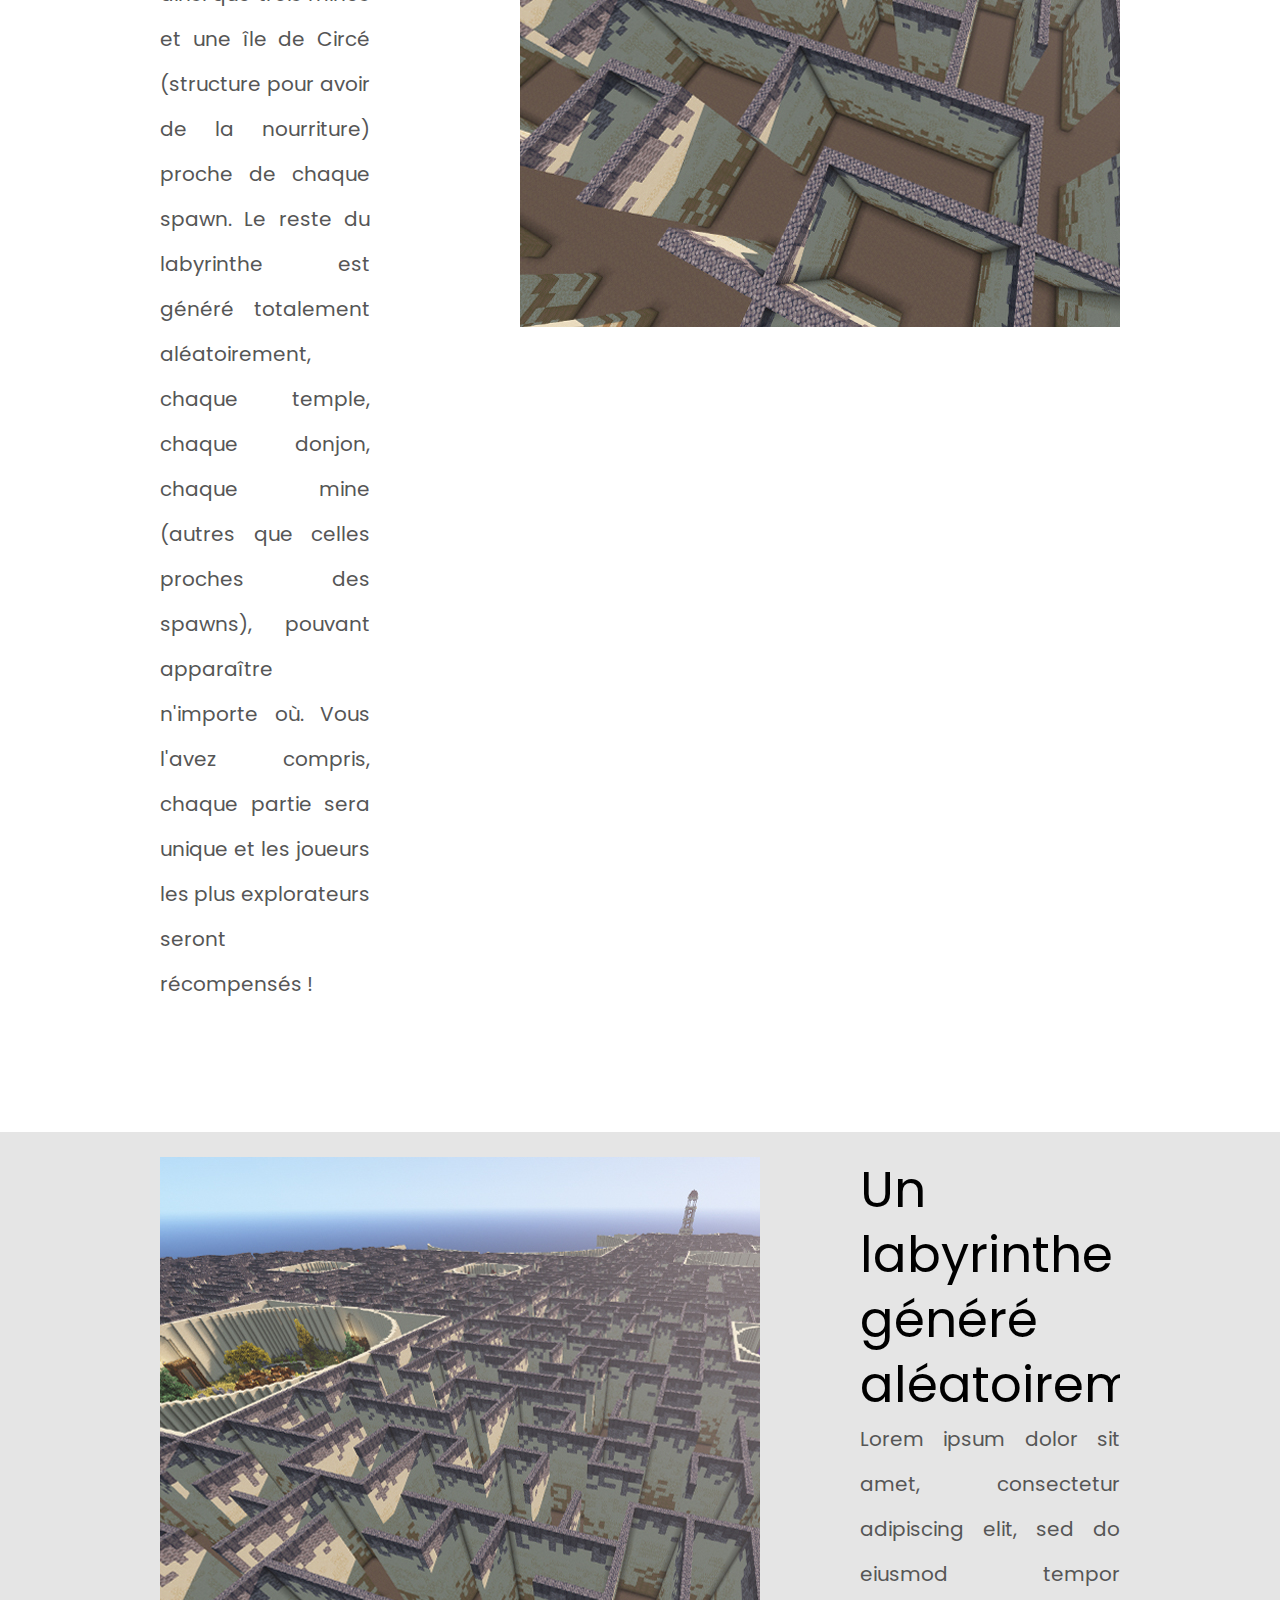
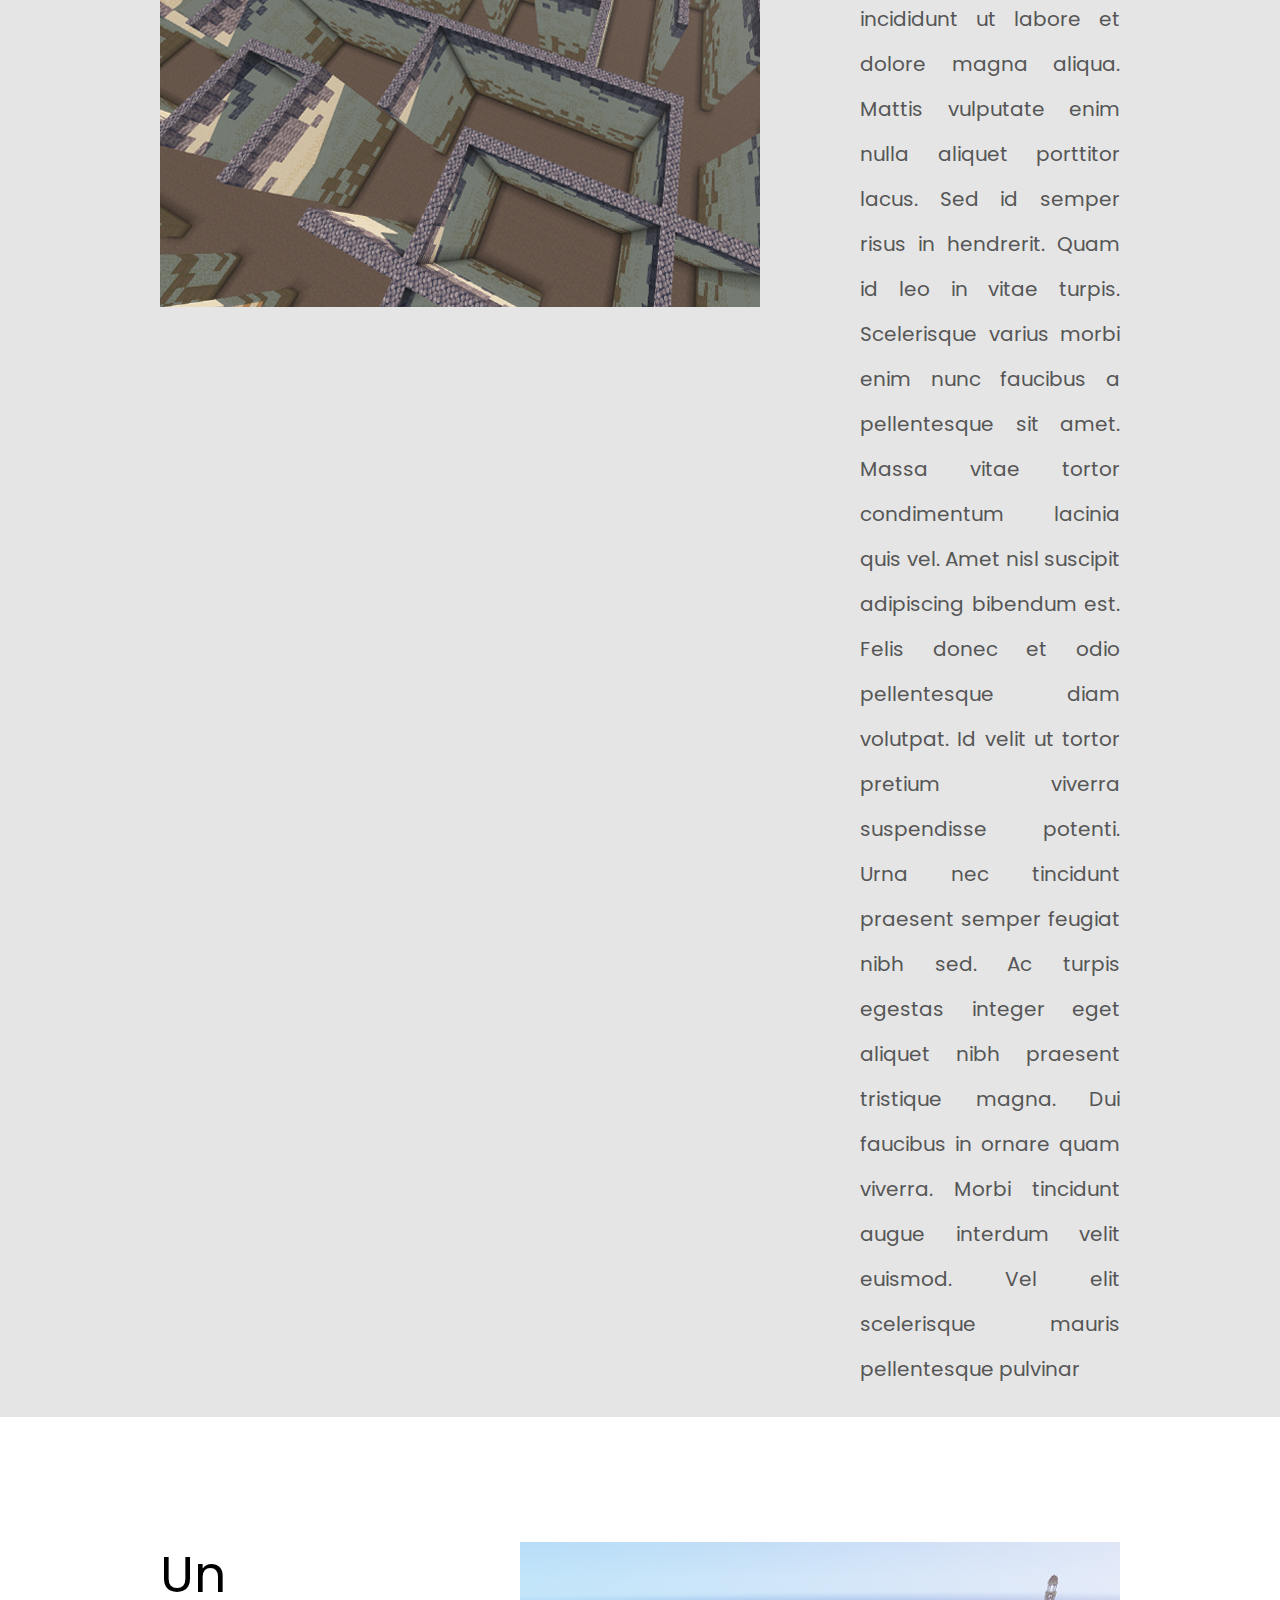
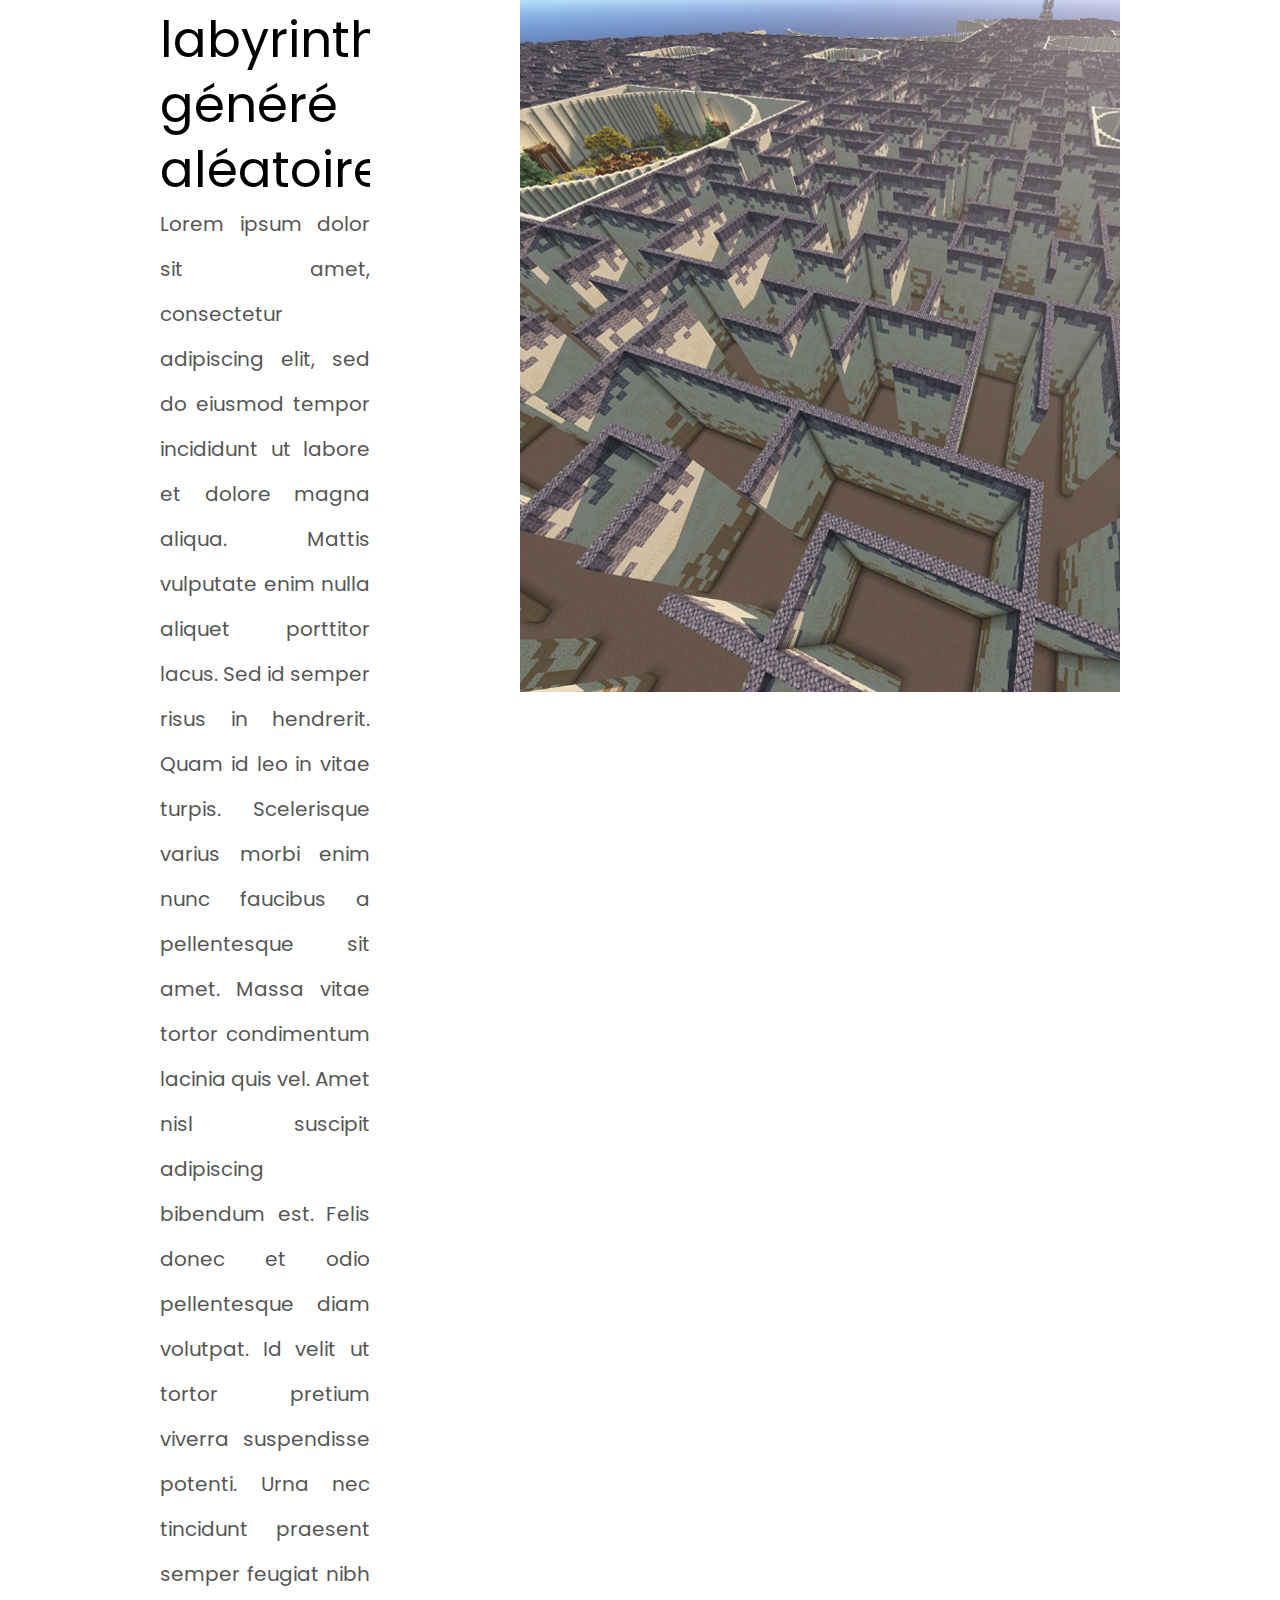
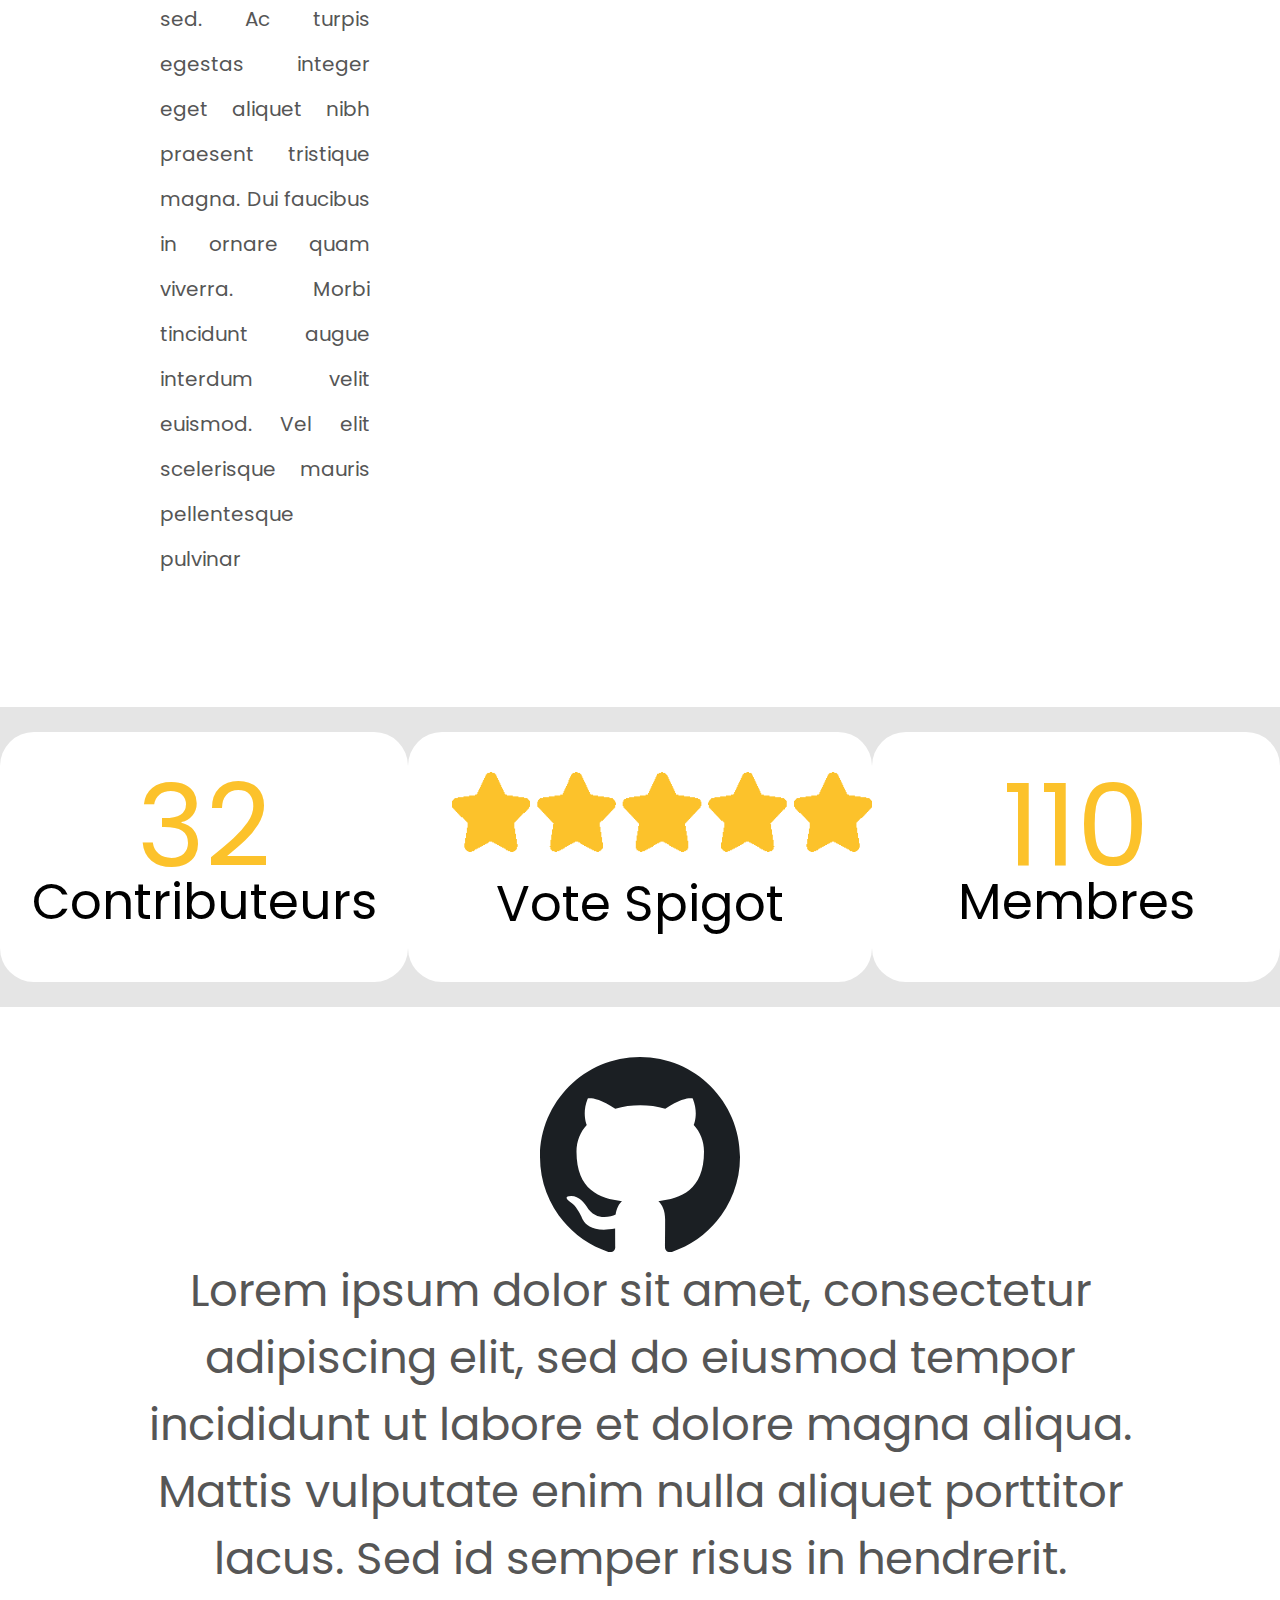
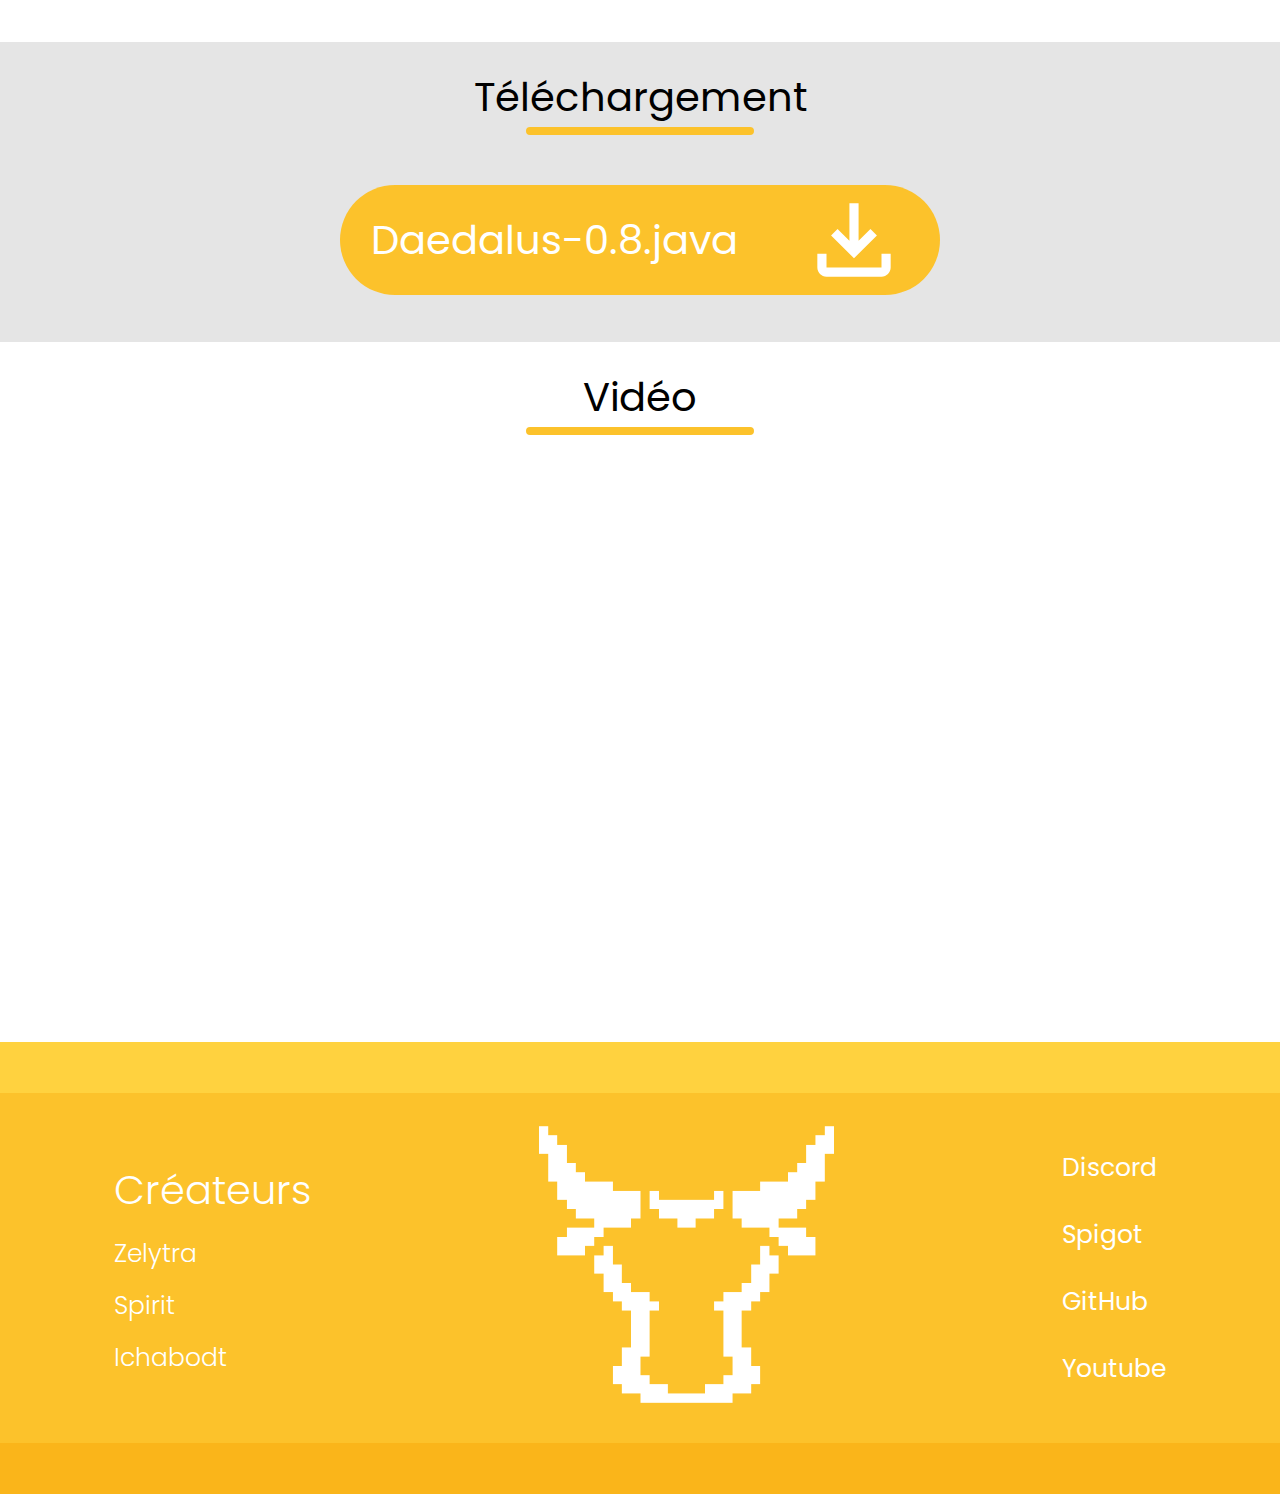
==== commit 208844ee: "Final version waiting content" ====
--- a/index.html
+++ b/index.html
@@ -3,20 +3,48 @@
 <head>
     <meta charset="UTF-8">
     <title>Daedalus</title>
+    <meta property="og:site_name" content="Daedalus">
+    <meta property="og:title" content="Daedalus Paper and Spigot Plugin">
+    <meta property="og:type" content="website">
+    <meta property="og:description"
+          content="Daedalus is a project taking you back to Ancient Greece. Four human teams wander the Labyrinth of Daedalus, austere dwelling of the Minotaur and its minions.">
+    <meta property="og:url" content="http://mc-daedalus.com/">
+    <meta property="og:image" content="http://mc-daedalus.com/img/Logo_Daedalus.png">
+
     <link rel="stylesheet" href="index.css">
+    <link rel="icon" type="image/png" href="img/Minotaur_Daedalus_blanc.png"/>
+    <script type="text/javascript">
+
+        document.addEventListener("DOMContentLoaded", function () {
+            window.addEventListener('scroll', function () {
+
+
+                if (window.scrollY > 80) {
+                    document.getElementById('navigation').classList.replace('navigation_top', 'navigation_sticky');
+                    document.getElementById('logoHeader').src = "img/Minotaur_Pixel_Art_noir.svg";
+                    document.getElementById('navigationWrapper').classList.replace('navigation_top', 'navigation_sticky');
+                } else {
+                    document.getElementById('navigationWrapper').classList.replace('navigation_sticky', 'navigation_top');
+                    document.getElementById('navigation').classList.replace('navigation_sticky', 'navigation_top');
+                    document.getElementById('logoHeader').src = "img/Minotaur_Daedalus_blanc.png";
+                }
+            });
+        });
+    </script>
 
 </head>
 <body>
 <header>
-
-    <div id="navigation">
-        <a href="#description">Description</a>
-        <a href="#avis">Avis</a>
-        <a href="#video">Vidéo</a>
-        <img src="img/Minotaur_Daedalus_blanc.png" width="125px" height="125px" alt="logo">
-        <a href="https://github.com/zelytra/Daedalus">GitHub</a>
-        <a href="https://github.com/zelytra/Daedalus/wiki">Wiki</a>
-        <a href="http://daedalus.zelytra.fr">Discord</a>
+    <div id="navigationWrapper" class="navigation_top">
+        <div id="navigation" class="navigation_top">
+            <img src="img/Minotaur_Daedalus_blanc.png" id="logoHeader" alt="logoHeader">
+            <a href="#description" class="nav-link">Description</a>
+            <a href="#download" class="nav-link">Téléchargement</a>
+            <a href="#video" class="nav-link">Vidéo</a>
+            <a href="http://github.mc-daedalus.com" target="_blank">GitHub</a>
+            <a href="http://wiki.mc-daedalus.com" target="_blank">Wiki</a>
+            <a href="http://discord.mc-daedalus.com" target="_blank">Discord</a>
+        </div>
     </div>
 
 
@@ -27,7 +55,7 @@
             <h1>DAEDALUS</h1>
             <h2>A minecraft mini game lorem ipsum lorem ipsum lorem ipsum lorem ipsum</h2>
         </div>
-        <img src="img/Minotaur_Pixel_Art_noir.png" width="400px" height="400px" alt="logo">
+        <img src="img/Minotaur_Pixel_Art_noir.svg" width="400px" height="400px" alt="logo">
     </div>
 
     <div id="description">
@@ -44,12 +72,12 @@
                         Vous l'avez compris, chaque partie sera unique et les joueurs les plus explorateurs seront
                         récompensés !</p>
                 </div>
-                <img src="img/maze.png" width="600" height="750" style="object-fit: cover">
+                <img src="img/maze.jpg" width="600" height="750" style="object-fit: cover">
             </div>
         </div>
         <div class="content" style="background-color: #E5E5E5">
             <div class="subContent">
-                <img src="img/maze.png" width="600" height="750" style="object-fit: cover">
+                <img src="img/maze.jpg" width="600" height="750" style="object-fit: cover">
                 <div class="textContent" style="margin-left: 100px; margin-right: 0px;">
                     <h3>Un labyrinthe généré aléatoirement</h3>
                     <p>Lorem ipsum dolor sit amet, consectetur adipiscing elit, sed do eiusmod tempor incididunt ut
@@ -98,7 +126,7 @@
                         Vel
                         elit scelerisque mauris pellentesque pulvinar</p>
                 </div>
-                <img src="img/maze.png" width="600" height="750" style="object-fit: cover">
+                <img src="img/maze.jpg" width="600" height="750" style="object-fit: cover">
             </div>
         </div>
 
@@ -127,32 +155,69 @@
             magna aliqua. Mattis vulputate enim nulla aliquet porttitor lacus. Sed id semper risus in hendrerit. </p>
     </div>
 
-    <div id="avis" style="background-color: #E5E5E5">
-        <h2>Avis</h2>
+    <div id="download" style="background-color: #E5E5E5">
+        <h2>Téléchargement</h2>
         <hr>
-        <div id="avisContainer">
-            <p class="arrow"><</p>
-            <div class="block">
-                <div class="title">
-                    <h5>Zelytra / Developer</h5>
-                    <img src="img/quote.png"width="65px" height="65px">
-                </div>
-                <p>Lorem ipsum dolor sit amet, consectetur adipiscing elit, sed do eiusmod tempor incididunt ut labore
-                    et dolore magna aliqua. Mattis vulputate enim nulla aliquet porttitor lacus. </p>
-            </div>
-            <p class="arrow">></p>
-        </div>
-        <div id="avisBar">
-
+        <div id="downloadBlock">
+            <a href="https://github.com/zelytra/Daedalus/releases/download/0.8/Daedalus-1.0.jar">
+                <p>Daedalus-0.8.java</p>
+                <img src="img/download.svg" width="110px">
+            </a>
         </div>
     </div>
     <div id="video">
-
+        <h2>Vidéo</h2>
+        <hr>
+        <div class="videoBlock">
+            <iframe width="2032" height="879" src="https://www.youtube.com/embed/dQw4w9WgXcQ"
+                    title="YouTube video player" frameborder="0"
+                    allow="accelerometer; autoplay; clipboard-write; encrypted-media; gyroscope; picture-in-picture"
+                    allowfullscreen></iframe>
+        </div>
     </div>
 
 </main>
 <footer>
-
+    <div class="upperColor" style="height: 51px;width: 100%;background-color: #FFD23F"></div>
+
+    <div class="footerContent" style="background-color: #FCC22B">
+        <div class="leftContent">
+            <h3>Créateurs</h3>
+            <a href="http://zelytra.fr" target="_blank">Zelytra</a>
+            <p>Spirit</p>
+            <p>Ichabodt</p>
+        </div>
+        <a href="#navigation"><img src="img/Minotaur_Daedalus_blanc.png" width="295px"></a>
+        <div class="rightContent"></a>
+            <a href="http://discord.mc-daedalus.com" target="_blank">Discord</a>
+            <a href="http://spigot.mc-daedalus.com" target="_blank">Spigot</a>
+            <a href="http://github.mc-daedalus.com" target="_blank">GitHub</a>
+            <a href="http://youtube.mc-daedalus.com" target="_blank">Youtube</a>
+        </div>
+    </div>
+    <div class="downColor" style="height: 51px;width: 100%;background-color: #FAB51A"></div>
 </footer>
 </body>
-</html>+</html>
+
+
+<!-- Partie avis en attente
+
+<h2>Avis</h2>
+<hr>
+<div id="avisContainer">
+    <p class="arrow"><</p>
+    <div class="block">
+        <div class="title">
+            <h5>Zelytra / Developer</h5>
+            <img src="img/quote.png"width="65px" height="65px">
+        </div>
+        <p>Lorem ipsum dolor sit amet, consectetur adipiscing elit, sed do eiusmod tempor incididunt ut labore
+            et dolore magna aliqua. Mattis vulputate enim nulla aliquet porttitor lacus. </p>
+    </div>
+    <p class="arrow">></p>
+</div>
+<div id="avisBar">
+
+</div>
+--->--- a/index.css
+++ b/index.css
@@ -6,6 +6,12 @@
     src: url('DalekPinpointBold.ttf') ;
 }
 
+@media (prefers-reduced-motion: reduce) {
+    html {
+        scroll-behavior: auto;
+    }
+}
+
 
 /* width */
 
@@ -29,10 +35,12 @@
 
 
 * {
+    scroll-behavior: smooth;
     margin: 0;
     padding: 0;
     font-family: 'Poppins', sans-serif;
     text-decoration: none;
+    user-select: none
 }
 
 html,
@@ -42,7 +50,7 @@
 }
 
 header {
-    background-image: url('img/wave_dark.png'), url('img/wave.png'), url('img/wave_light.png');
+    background-image: url('img/wave_dark.svg'), url('img/wave.svg'), url('img/wave_light.svg');
     background-repeat: no-repeat;
     background-size: cover;
     width: 100%;
@@ -50,22 +58,81 @@
 
 }
 
-header #navigation {
-    display: flex;
+
+header .navigation_top {
+    display: flex;
+    padding-top: 5px;
     align-items: center;
     justify-content: space-around;
     margin-right: auto;
     margin-left: auto;
     width: 80%;
-
-}
-
-header #navigation a {
+    transition-duration: 500ms;
+
+}
+
+header .navigation_top a {
     font-family: Poppins;
     color: white;
     font-size: 25px;
     line-height: 45px;
     text-align: center;
+    transition-duration: 500ms;
+}
+header .navigation_top a:hover{
+    color: #1a1a1a;
+    transition-duration: 250ms;
+}
+
+header .navigation_top img {
+    width: 80px;
+    height: 80px;
+    transition-duration: 500ms;
+}
+
+
+header #navigationWrapper.navigation_sticky{
+    width: 100%;
+    box-shadow: 0px 4px 4px rgba(0, 0, 0, 0.25);
+    position: fixed;
+    top: 0px;
+    background-color: white;
+    height: 80px;
+    transition-property: background-color;
+    transition-duration: 500ms;
+    z-index: 1030;
+}
+
+header .navigation_sticky {
+
+    display: flex;
+    align-items: center;
+    justify-content: space-around;
+    width: 80%;
+    margin-right: auto;
+    margin-left: auto;
+    transition-duration: 500ms;
+
+}
+
+header .navigation_sticky a {
+    font-family: Poppins;
+    color: black;
+    font-size: 25px;
+    line-height: 45px;
+    text-align: center;
+    transition-duration: 500ms;
+}
+
+header .navigation_sticky a:hover{
+    color: #fcc22b;
+    transition-duration: 250ms;
+}
+
+header .navigation_sticky img {
+    width: 75px;
+    height: 75px;
+    transition-duration: 500ms;
 }
 
 main #firstContent {
@@ -227,6 +294,7 @@
     width: 80%;
     margin-right: auto;
     margin-left: auto;
+    margin-bottom: 50px;
 }
 
 main #openSource p {
@@ -245,6 +313,136 @@
     margin-left: auto;
 }
 
+main #download {
+    height: 300px;
+}
+
+main #download h2 {
+    padding-top: 25px;
+    font-family: Poppins;
+    text-align: center;
+    font-style: normal;
+    font-weight: normal;
+    font-size: 40px;
+    line-height: 60px;
+}
+
+main #downloadBlock a {
+    background-color: #FCC22B;
+    border-radius: 62px;
+    display: flex;
+    flex-direction: row;
+    align-items: center;
+    justify-content: space-around;
+    width: 600px;
+    margin: 50px auto;
+    transition-duration: 500ms;
+}
+
+main #downloadBlock p {
+    font-family: Poppins;
+    font-style: normal;
+    font-weight: normal;
+    font-size: 40px;
+    line-height: 60px;
+    text-align: center;
+    color: white;
+}
+
+#downloadBlock a:hover {
+    width: 700px;
+    transition-duration: 500ms;
+}
+
+
+main #video h2 {
+    padding-top: 25px;
+    font-family: Poppins;
+    text-align: center;
+    font-style: normal;
+    font-weight: normal;
+    font-size: 40px;
+    line-height: 60px;
+}
+
+main #video iframe {
+    margin-top: 50px;
+    width: 800px;
+    height: 500px;
+
+    position: absolute; /* positions out of the flow, but according to the nearest parent */
+    top: 0;
+    right: 0; /* confuse it i guess */
+    bottom: 0;
+    left: 0;
+    margin: auto;
+}
+
+#video {
+    position: relative;
+    height: 700px;
+}
+
+footer {
+    display: flex;
+    flex-direction: column;
+    justify-content: center;
+}
+
+footer .footerContent {
+    height: 350px;
+    width: 100%;
+    display: flex;
+    flex-direction: row;
+    align-items: center;
+    justify-content: space-around;
+
+}
+
+footer h3 {
+    font-family: Poppins;
+    font-style: normal;
+    font-weight: 300;
+    font-size: 40px;
+    line-height: 75px;
+    color: white;
+}
+
+footer .leftContent p {
+    font-family: Poppins;
+    font-style: normal;
+    font-weight: 300;
+    font-size: 25px;
+    line-height: 52px;
+    color: white;
+}
+
+footer .leftContent a {
+    font-family: Poppins;
+    font-style: normal;
+    font-weight: 300;
+    font-size: 25px;
+    line-height: 52px;
+    color: white;
+}
+
+footer .rightContent a {
+    display: flex;
+    flex-direction: column;
+    font-family: Poppins;
+    font-style: normal;
+    font-weight: normal;
+    font-size: 25px;
+    line-height: 67px;
+    color: white;
+    transition-duration: 500ms;
+}
+footer a:hover{
+    color: #1a1a1a;
+    transition-duration: 500ms;
+}
+
+/*
 main #avis {
     width: 100%;
     height: auto;
@@ -295,7 +493,7 @@
     height: 300px;
 }
 
-main #avis .title{
+main #avis .title {
     display: flex;
     flex-direction: row;
     justify-content: space-between;
@@ -313,7 +511,7 @@
 }
 
 
-main #avisContainer .block p{
+main #avisContainer .block p {
     font-family: Poppins;
     font-style: normal;
     font-weight: 300;
@@ -322,9 +520,9 @@
     text-align: justify;
 
     color: #565656;
-}
-
-
-
-
-
+}*/
+
+
+
+
+
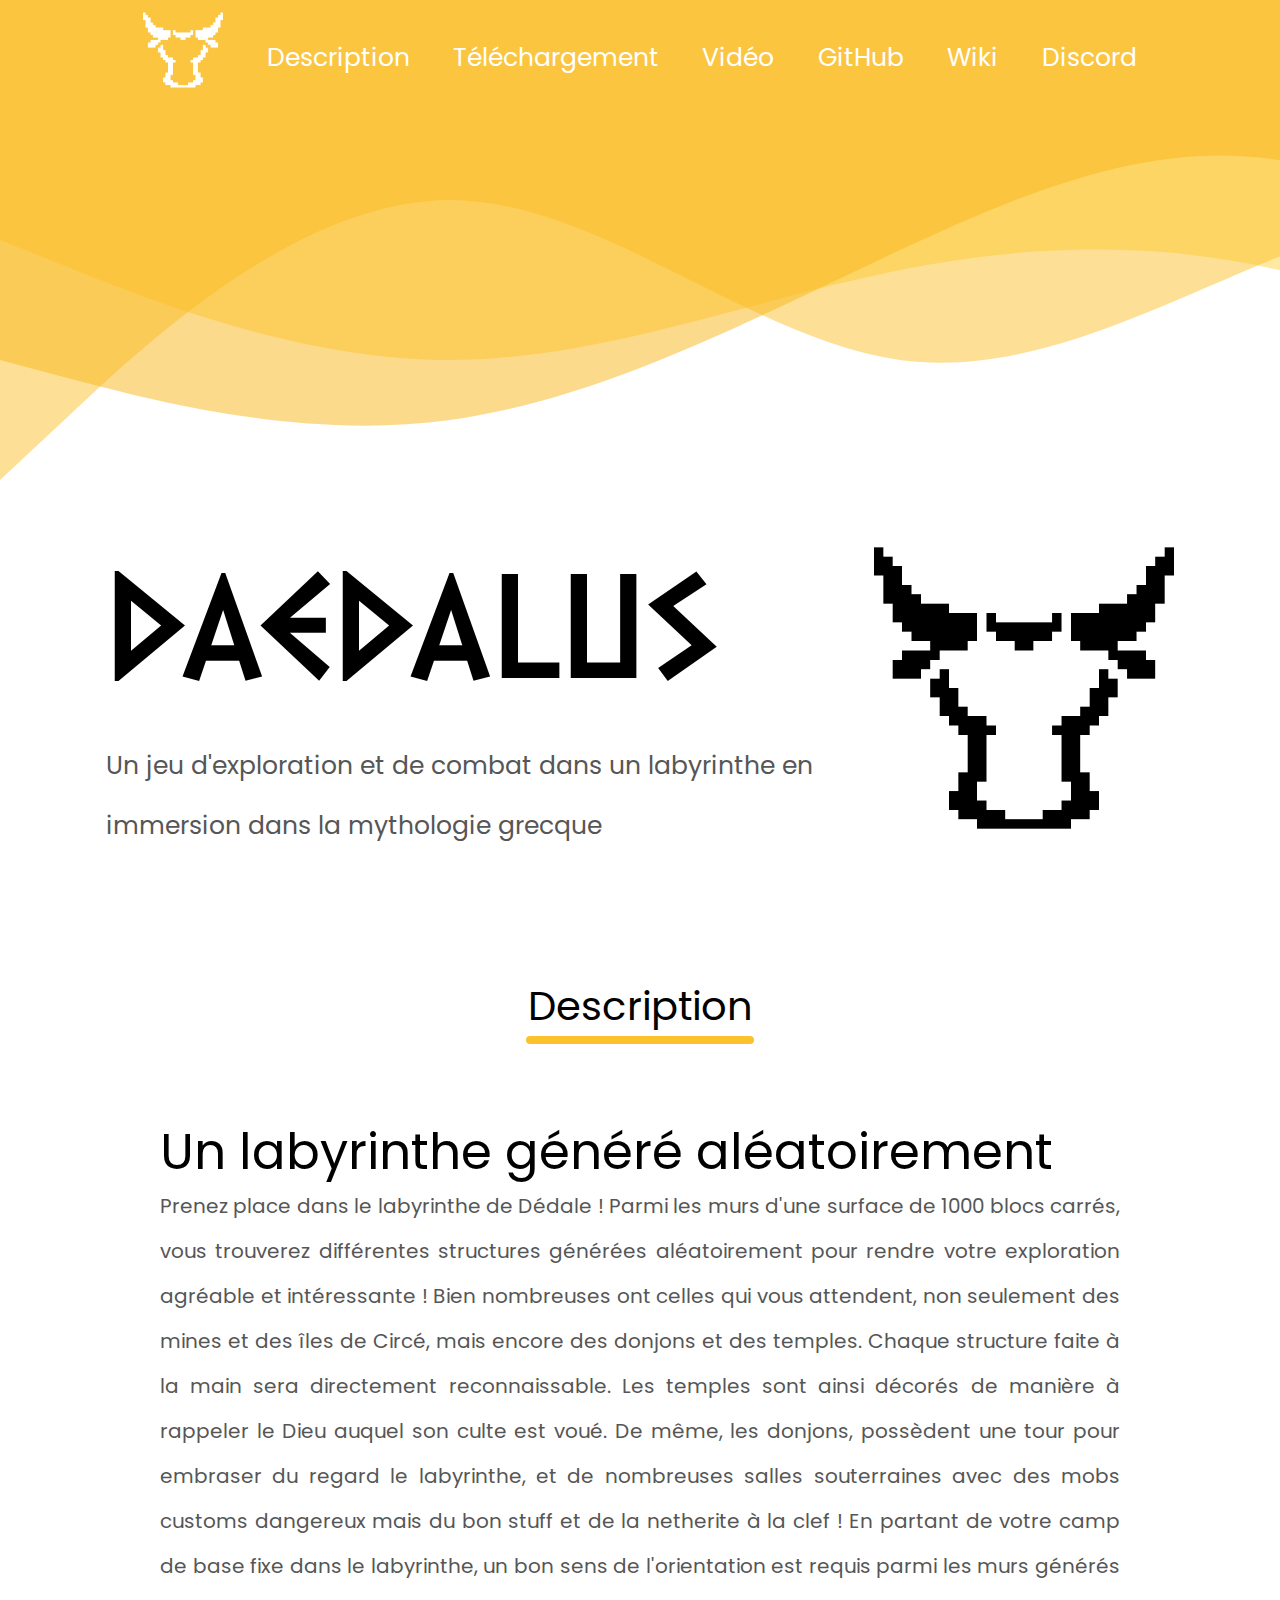
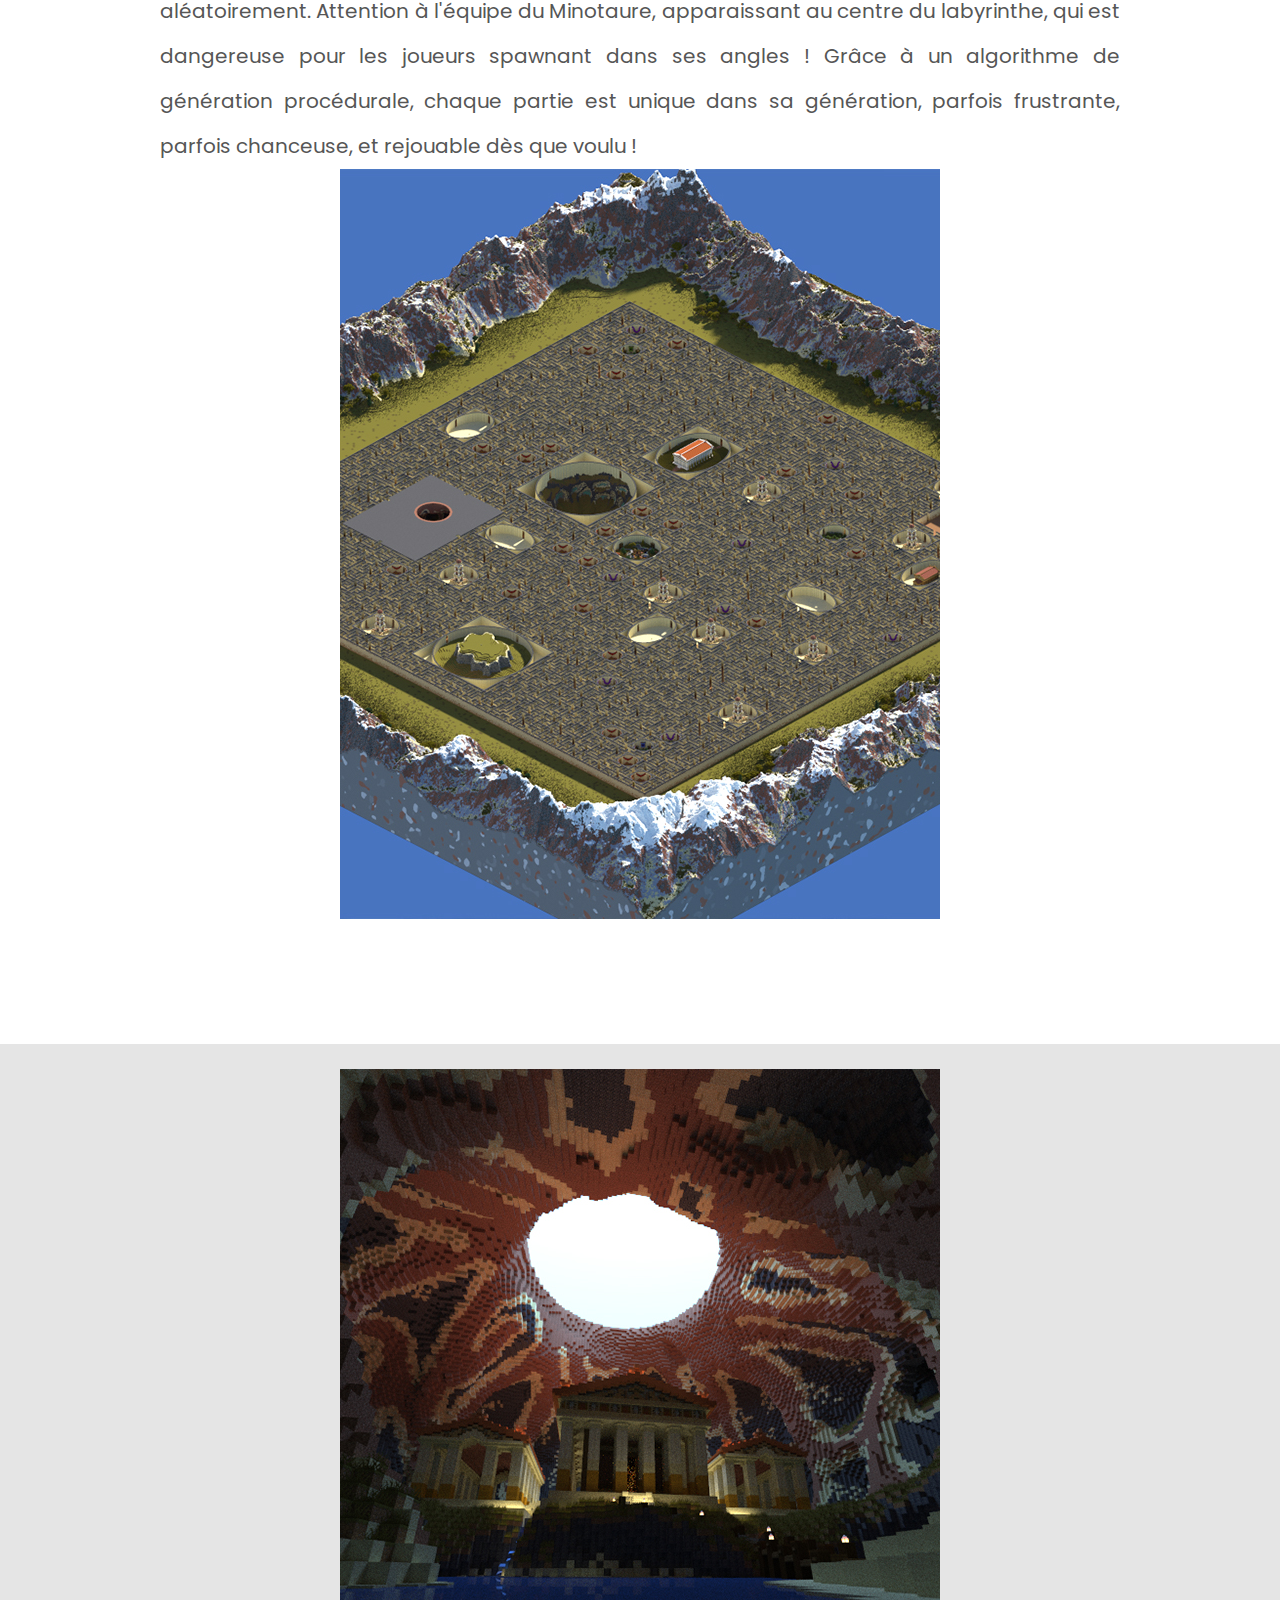
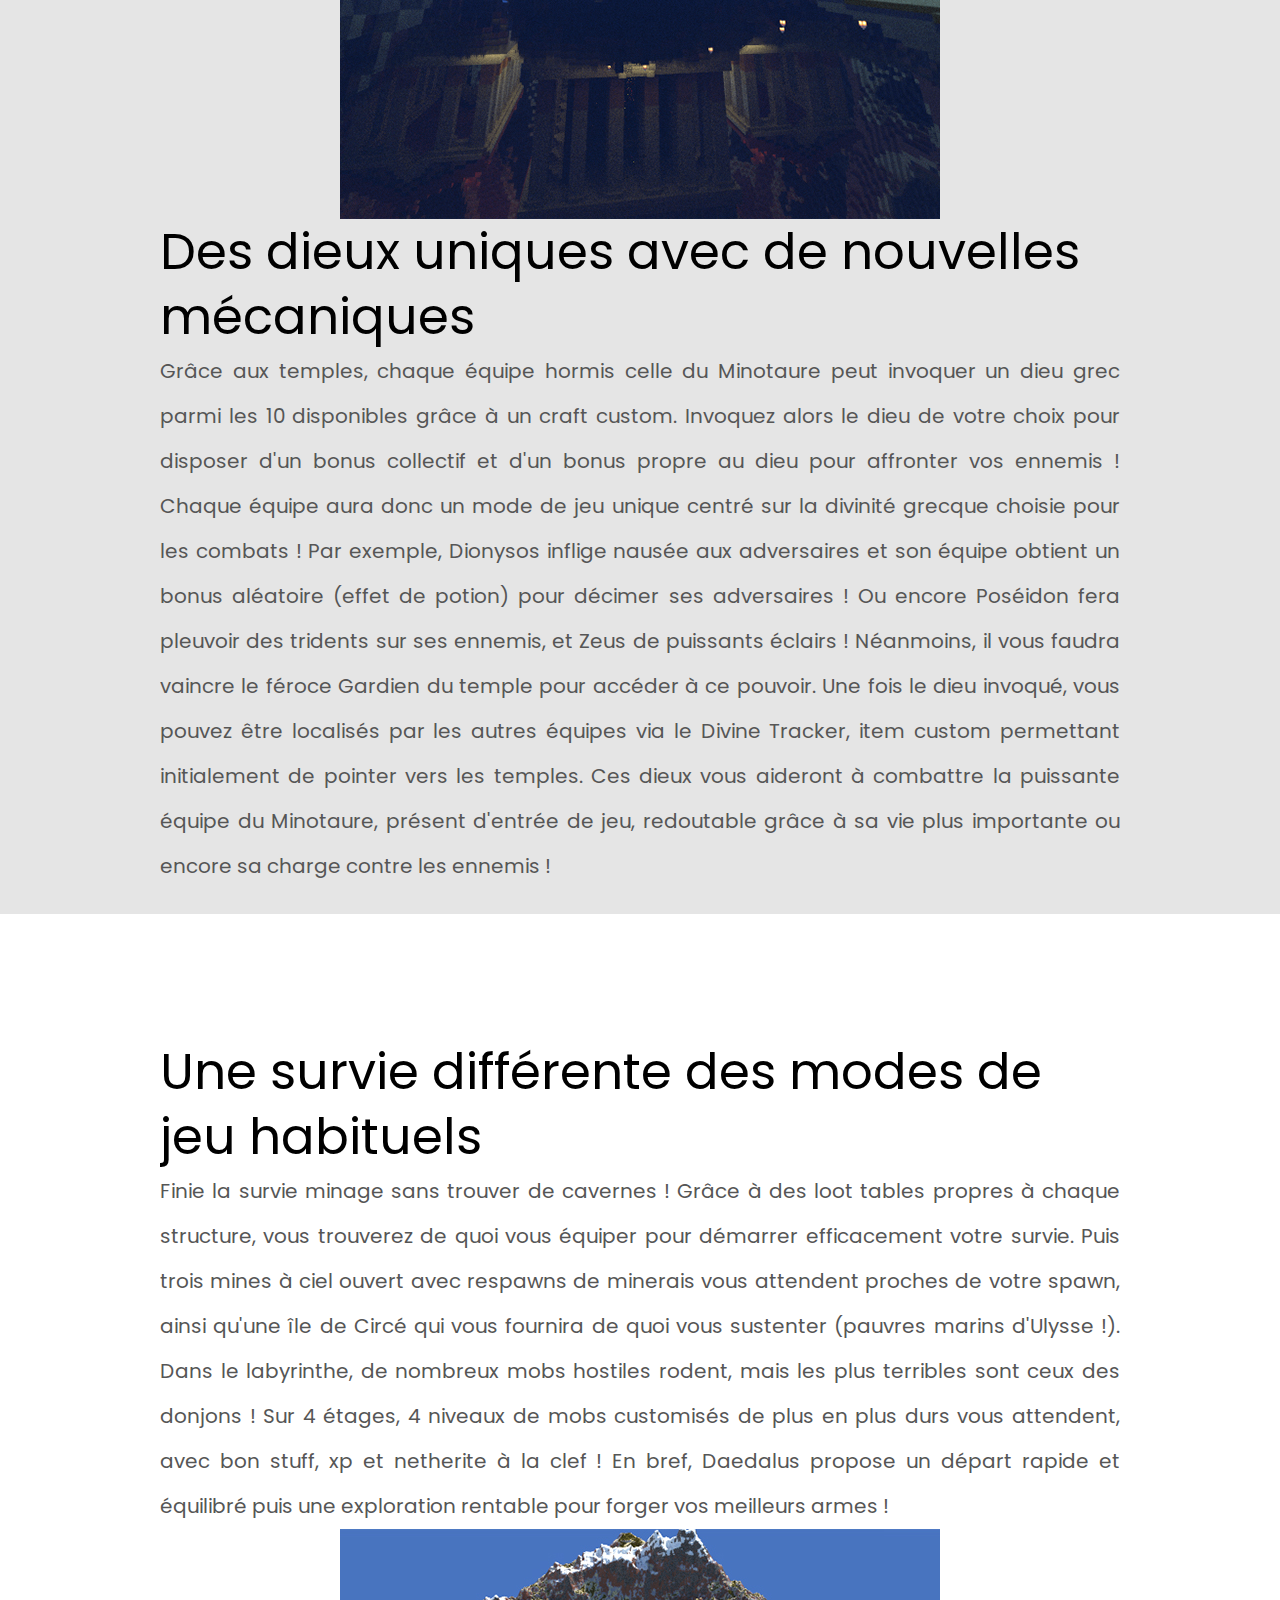
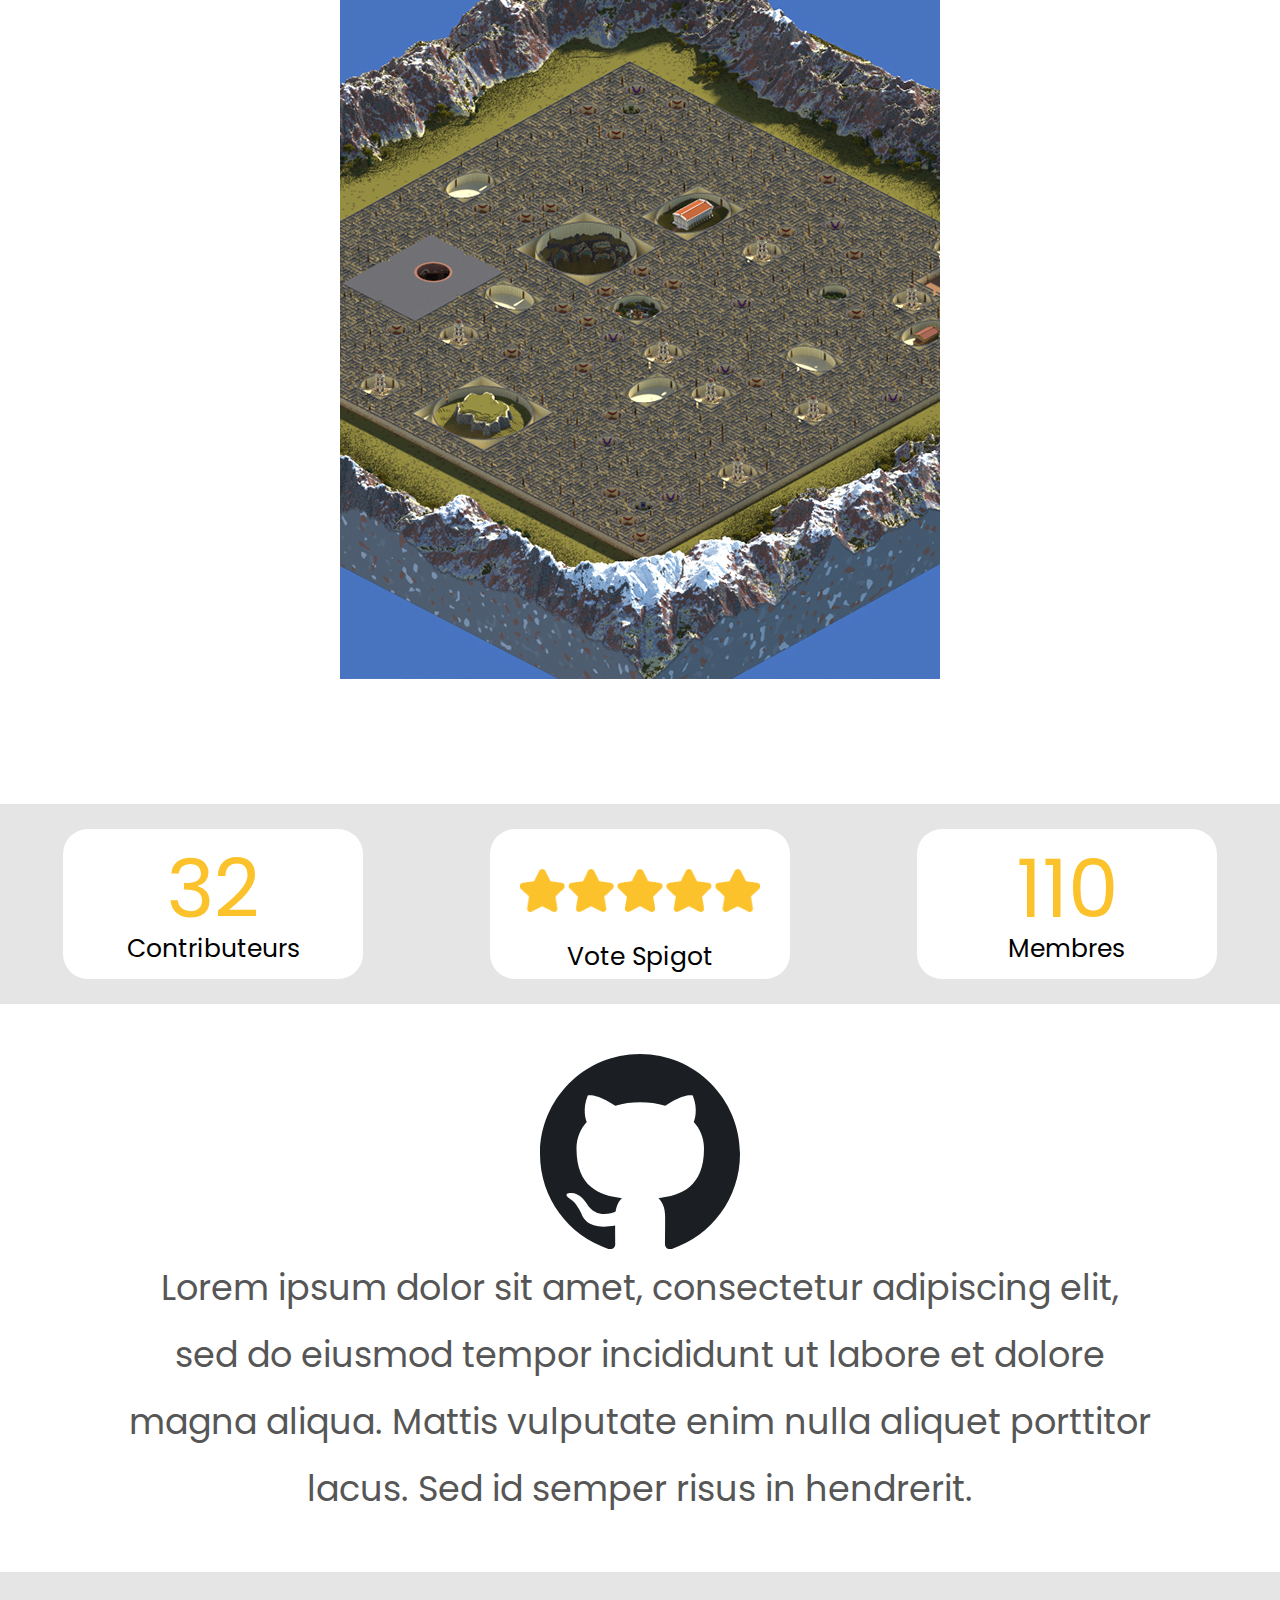
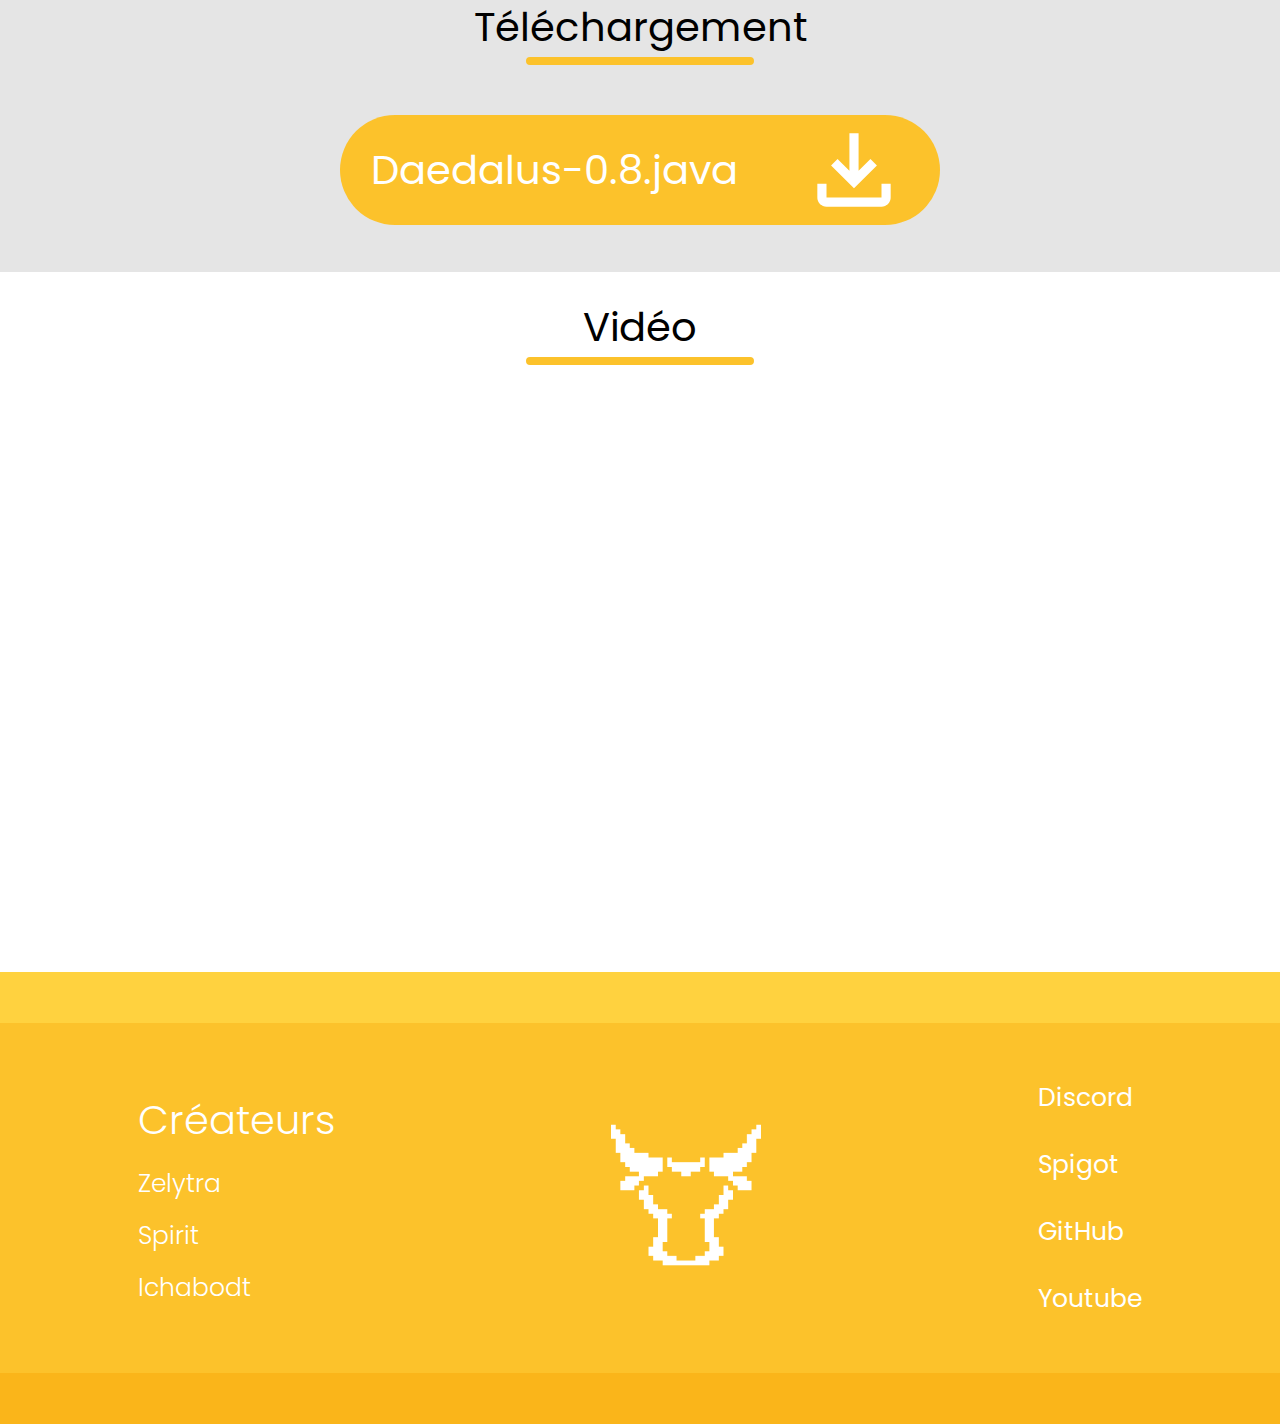
==== commit 0417b374: "Add responsiv" ====
--- a/index.html
+++ b/index.html
@@ -1,5 +1,5 @@
 <!DOCTYPE html>
-<html lang="fr">
+<html lang="fr" xmlns="http://www.w3.org/1999/html">
 <head>
     <meta charset="UTF-8">
     <title>Daedalus</title>
@@ -11,23 +11,27 @@
     <meta property="og:url" content="http://mc-daedalus.com/">
     <meta property="og:image" content="http://mc-daedalus.com/img/Logo_Daedalus.png">
 
-    <link rel="stylesheet" href="index.css">
+    <link rel="stylesheet" href="main.css">
+    <link rel="stylesheet" media='screen and (min-width: 576px)' href="index_576.css"/>
+    <link rel="stylesheet" media='screen and (min-width: 768px)' href="index_768.css"/>
+    <link rel="stylesheet" media='screen and (min-width: 992px)' href="index_992.css"/>
+    <link rel="stylesheet" media='screen and (min-width: 1600px)' href="index_1200.css"/>
     <link rel="icon" type="image/png" href="img/Minotaur_Daedalus_blanc.png"/>
     <script type="text/javascript">
 
         document.addEventListener("DOMContentLoaded", function () {
             window.addEventListener('scroll', function () {
 
-
                 if (window.scrollY > 80) {
                     document.getElementById('navigation').classList.replace('navigation_top', 'navigation_sticky');
-                    document.getElementById('logoHeader').src = "img/Minotaur_Pixel_Art_noir.svg";
+                    document.getElementById('logoHeader').src = "img/Minotaur_Pixel_Art_noir.png";
                     document.getElementById('navigationWrapper').classList.replace('navigation_top', 'navigation_sticky');
                 } else {
                     document.getElementById('navigationWrapper').classList.replace('navigation_sticky', 'navigation_top');
                     document.getElementById('navigation').classList.replace('navigation_sticky', 'navigation_top');
                     document.getElementById('logoHeader').src = "img/Minotaur_Daedalus_blanc.png";
                 }
+
             });
         });
     </script>
@@ -37,7 +41,7 @@
 <header>
     <div id="navigationWrapper" class="navigation_top">
         <div id="navigation" class="navigation_top">
-            <img src="img/Minotaur_Daedalus_blanc.png" id="logoHeader" alt="logoHeader">
+            <a href="#firstContent"><img src="img/Minotaur_Daedalus_blanc.png" id="logoHeader" alt="logoHeader"></a>
             <a href="#description" class="nav-link">Description</a>
             <a href="#download" class="nav-link">Téléchargement</a>
             <a href="#video" class="nav-link">Vidéo</a>
@@ -53,9 +57,9 @@
     <div id="firstContent">
         <div class="title">
             <h1>DAEDALUS</h1>
-            <h2>A minecraft mini game lorem ipsum lorem ipsum lorem ipsum lorem ipsum</h2>
-        </div>
-        <img src="img/Minotaur_Pixel_Art_noir.svg" width="400px" height="400px" alt="logo">
+            <h2>Un jeu d'exploration et de combat dans un labyrinthe en immersion dans la mythologie grecque</h2>
+        </div>
+        <img src="img/Minotaur_Pixel_Art_noir.png" width="400px" height="400px" alt="logo">
     </div>
 
     <div id="description">
@@ -65,66 +69,62 @@
             <div class="subContent">
                 <div class="textContent">
                     <h3>Un labyrinthe généré aléatoirement</h3>
-                    <p>Seuls les spawns des joueurs sont à des endroits fixes, ainsi que trois mines et une île de Circé
-                        (structure pour avoir de la nourriture) proche de chaque spawn.
-                        Le reste du labyrinthe est généré totalement aléatoirement, chaque temple, chaque donjon, chaque
-                        mine (autres que celles proches des spawns), pouvant apparaître n'importe où.
-                        Vous l'avez compris, chaque partie sera unique et les joueurs les plus explorateurs seront
-                        récompensés !</p>
+                    <p>Prenez place dans le labyrinthe de Dédale !
+                        Parmi les murs d'une surface de 1000 blocs carrés, vous trouverez différentes structures
+                        générées aléatoirement pour rendre votre exploration agréable et intéressante !
+                        Bien nombreuses ont celles qui vous attendent, non seulement des mines et des îles de Circé,
+                        mais encore des donjons et des temples. Chaque structure faite à la main sera directement
+                        reconnaissable.
+                        Les temples sont ainsi décorés de manière à rappeler le Dieu auquel son culte est voué. De même,
+                        les donjons, possèdent une tour pour embraser du regard le labyrinthe, et de nombreuses salles
+                        souterraines avec des mobs customs dangereux mais du bon stuff et de la netherite à la clef !
+                        En partant de votre camp de base fixe dans le labyrinthe, un bon sens de l'orientation est
+                        requis parmi les murs générés aléatoirement. Attention à l'équipe du Minotaure, apparaissant au
+                        centre du labyrinthe, qui est dangereuse pour les joueurs spawnant dans ses angles !
+                        Grâce à un algorithme de génération procédurale, chaque partie est unique dans sa génération,
+                        parfois frustrante, parfois chanceuse, et rejouable dès que voulu !
+
+                    </p>
                 </div>
                 <img src="img/maze.jpg" width="600" height="750" style="object-fit: cover">
             </div>
         </div>
         <div class="content" style="background-color: #E5E5E5">
             <div class="subContent">
-                <img src="img/maze.jpg" width="600" height="750" style="object-fit: cover">
-                <div class="textContent" style="margin-left: 100px; margin-right: 0px;">
-                    <h3>Un labyrinthe généré aléatoirement</h3>
-                    <p>Lorem ipsum dolor sit amet, consectetur adipiscing elit, sed do eiusmod tempor incididunt ut
-                        labore
-                        et
-                        dolore magna aliqua. Mattis vulputate enim nulla aliquet porttitor lacus. Sed id semper risus in
-                        hendrerit. Quam id leo in vitae turpis. Scelerisque varius morbi enim nunc faucibus a
-                        pellentesque
-                        sit
-                        amet. Massa vitae tortor condimentum lacinia quis vel. Amet nisl suscipit adipiscing bibendum
-                        est.
-                        Felis
-                        donec et odio pellentesque diam volutpat. Id velit ut tortor pretium viverra suspendisse
-                        potenti.
-                        Urna
-                        nec tincidunt praesent semper feugiat nibh sed. Ac turpis egestas integer eget aliquet nibh
-                        praesent
-                        tristique magna. Dui faucibus in ornare quam viverra. Morbi tincidunt augue interdum velit
-                        euismod.
-                        Vel
-                        elit scelerisque mauris pellentesque pulvinar</p>
+                <img src="img/temple.jpg" width="600" height="750" style="object-fit: cover">
+                <div class="textContent left">
+                    <h3>Des dieux uniques avec de nouvelles mécaniques</h3>
+                    <p>Grâce aux temples, chaque équipe hormis celle du Minotaure peut invoquer un dieu grec parmi les
+                        10 disponibles grâce à un craft custom.
+                        Invoquez alors le dieu de votre choix pour disposer d'un bonus collectif et d'un bonus propre au
+                        dieu pour affronter vos ennemis ! Chaque équipe aura donc un mode de jeu unique centré sur la
+                        divinité grecque choisie pour les combats !
+                        Par exemple, Dionysos inflige nausée aux adversaires et son équipe obtient un bonus aléatoire
+                        (effet de potion) pour décimer ses adversaires ! Ou encore Poséidon fera pleuvoir des tridents
+                        sur ses ennemis, et Zeus de puissants éclairs !
+                        Néanmoins, il vous faudra vaincre le féroce Gardien du temple pour accéder à ce pouvoir.
+                        Une fois le dieu invoqué, vous pouvez être localisés par les autres équipes via le Divine
+                        Tracker, item custom permettant initialement de pointer vers les temples.
+                        Ces dieux vous aideront à combattre la puissante équipe du Minotaure, présent d'entrée de jeu,
+                        redoutable grâce à sa vie plus importante ou encore sa charge contre les ennemis !</p>
                 </div>
             </div>
         </div>
         <div class="content">
             <div class="subContent">
                 <div class="textContent">
-                    <h3>Un labyrinthe généré aléatoirement</h3>
-                    <p>Lorem ipsum dolor sit amet, consectetur adipiscing elit, sed do eiusmod tempor incididunt ut
-                        labore
-                        et
-                        dolore magna aliqua. Mattis vulputate enim nulla aliquet porttitor lacus. Sed id semper risus in
-                        hendrerit. Quam id leo in vitae turpis. Scelerisque varius morbi enim nunc faucibus a
-                        pellentesque
-                        sit
-                        amet. Massa vitae tortor condimentum lacinia quis vel. Amet nisl suscipit adipiscing bibendum
-                        est.
-                        Felis
-                        donec et odio pellentesque diam volutpat. Id velit ut tortor pretium viverra suspendisse
-                        potenti.
-                        Urna
-                        nec tincidunt praesent semper feugiat nibh sed. Ac turpis egestas integer eget aliquet nibh
-                        praesent
-                        tristique magna. Dui faucibus in ornare quam viverra. Morbi tincidunt augue interdum velit
-                        euismod.
-                        Vel
-                        elit scelerisque mauris pellentesque pulvinar</p>
+                    <h3>Une survie différente des modes de jeu habituels</h3>
+                    <p>Finie la survie minage sans trouver de cavernes !
+                        Grâce à des loot tables propres à chaque structure, vous trouverez de quoi vous équiper pour
+                        démarrer efficacement votre survie.
+                        Puis trois mines à ciel ouvert avec respawns de minerais vous attendent proches de votre spawn,
+                        ainsi qu'une île de Circé qui vous fournira de quoi vous sustenter (pauvres marins d'Ulysse !).
+                        Dans le labyrinthe, de nombreux mobs hostiles rodent, mais les plus terribles sont ceux des
+                        donjons !
+                        Sur 4 étages, 4 niveaux de mobs customisés de plus en plus durs vous attendent, avec bon stuff,
+                        xp et netherite à la clef !
+                        En bref, Daedalus propose un départ rapide et équilibré puis une exploration rentable pour
+                        forger vos meilleurs armes !</p>
                 </div>
                 <img src="img/maze.jpg" width="600" height="750" style="object-fit: cover">
             </div>
--- a/main.css
+++ b/main.css
@@ -0,0 +1,138 @@
+@import url('https://fonts.googleapis.com/css2?family=Poppins:wght@300&display=swap');
+
+
+@font-face {
+    font-family: "Grec";
+    src: url('DalekPinpointBold.ttf') ;
+}
+
+@media (prefers-reduced-motion: reduce) {
+    html {
+        scroll-behavior: auto;
+    }
+}
+
+
+/* width */
+
+::-webkit-scrollbar {
+    width: 10px;
+}
+
+
+/* Track */
+
+::-webkit-scrollbar-track {
+    background: none;
+}
+
+
+/* Handle */
+
+::-webkit-scrollbar-thumb {
+    background: #ffcd35;
+}
+
+
+* {
+    scroll-behavior: smooth;
+    margin: 0;
+    padding: 0;
+    font-family: 'Poppins', sans-serif;
+    text-decoration: none;
+    user-select: none;
+    -webkit-transition:all 1s ease;
+    -moz-transition:all 1s ease;
+    -o-transition:all 1s ease;
+    transition:all 1s ease;
+
+}
+
+
+html,
+body {
+    height: 100%;
+    background-color: #FFFF;
+
+}
+
+
+/*
+main #avis {
+    width: 100%;
+    height: auto;
+    display: flex;
+    flex-direction: column;
+    justify-content: center;
+    margin-top: 80px;
+
+}
+
+main #avis h2 {
+    font-family: Poppins;
+    text-align: center;
+    font-style: normal;
+    font-weight: normal;
+    font-size: 40px;
+    line-height: 60px;
+}
+
+main #avis #avisContainer {
+    display: flex;
+    flex-direction: row;
+    align-items: center;
+    justify-content: space-around;
+    width: 65%;
+    margin: 50px auto;
+}
+
+main #avis #avisContainer .arrow {
+    font-family: Poppins;
+    font-style: normal;
+    font-weight: 300;
+    font-size: 115px;
+    line-height: 172px;
+    display: flex;
+    align-items: center;
+
+    color: #FAB51A;
+
+}
+
+main #avis #avisContainer .block {
+
+    background-color: white;
+    border-radius: 28px;
+    padding: 55px;
+    width: 905px;
+    height: 300px;
+}
+
+main #avis .title {
+    display: flex;
+    flex-direction: row;
+    justify-content: space-between;
+    width: 95%;
+}
+
+main #avis #avisContainer h5 {
+    font-family: Poppins;
+    font-style: normal;
+    font-weight: 300;
+    font-size: 45px;
+    line-height: 67px;
+    color: #FAB51A;
+    margin-bottom: 20px;
+}
+
+
+main #avisContainer .block p {
+    font-family: Poppins;
+    font-style: normal;
+    font-weight: 300;
+    font-size: 30px;
+    line-height: 45px;
+    text-align: justify;
+
+    color: #565656;
+}*/
--- a/index_576.css
+++ b/index_576.css
@@ -0,0 +1,408 @@
+header {
+    background-image: url('img/wave_dark.svg'), url('img/wave.svg'), url('img/wave_light.svg');
+    background-repeat: no-repeat;
+    background-size: cover;
+    width: 100%;
+    height: 600px;
+
+}
+
+
+
+header .navigation_top {
+    display: flex;
+    padding-top: 5px;
+    align-items: center;
+    justify-content: space-around;
+    margin-right: auto;
+    margin-left: auto;
+    width: 100%;
+    transition-duration: 500ms;
+
+}
+
+header .navigation_top a {
+    font-family: Poppins;
+    color: white;
+    font-size: 20px;
+    line-height: 45px;
+    text-align: center;
+    transition-duration: 500ms;
+}
+
+header .navigation_top a:hover {
+    color: #1a1a1a;
+    transition-duration: 250ms;
+}
+
+header .navigation_top img {
+    width: 80px;
+    height: 80px;
+    transition-duration: 500ms;
+}
+
+
+header #navigationWrapper.navigation_sticky {
+    width: 100%;
+    box-shadow: 0px 4px 4px rgba(0, 0, 0, 0.25);
+    position: fixed;
+    top: 0px;
+    background-color: white;
+    height: 80px;
+    transition-property: background-color;
+    transition-duration: 500ms;
+    z-index: 1030;
+}
+
+header .navigation_sticky {
+
+    display: flex;
+    align-items: center;
+    justify-content: space-around;
+    width: 90%;
+    margin-right: auto;
+    margin-left: auto;
+    transition-duration: 500ms;
+
+}
+
+header .navigation_sticky a {
+    font-family: Poppins;
+    color: black;
+    font-size: 20px;
+    line-height: 45px;
+    text-align: center;
+    transition-duration: 500ms;
+}
+
+header .navigation_sticky a:hover {
+    color: #fcc22b;
+    transition-duration: 250ms;
+}
+
+header .navigation_sticky img {
+    width: 75px;
+    height: 75px;
+    transition-duration: 500ms;
+}
+
+main #firstContent {
+    display: flex;
+    flex-direction: row;
+    margin-top: -80px;
+    align-items: center;
+    justify-content: center;
+
+}
+
+main #firstContent .title {
+    width: 60%;
+}
+
+main #firstContent h1 {
+    font-family: Grec;
+    font-style: normal;
+    font-weight: 300;
+    font-size: 100px;
+    line-height: 216px;
+}
+main #firstContent img {
+    width: 250px;
+    height: 250px;
+}
+
+main #firstContent h2 {
+    font-family: Poppins;
+    font-style: normal;
+    font-weight: normal;
+    font-size: 30px;
+
+    color: #565656;
+}
+
+main #description {
+    width: 100%;
+    height: auto;
+    display: flex;
+    flex-direction: column;
+    justify-content: center;
+    margin-top: 120px;
+
+}
+
+main #description h2 {
+    font-family: Poppins;
+    text-align: center;
+    font-style: normal;
+    font-weight: normal;
+    font-size: 40px;
+    line-height: 60px;
+}
+
+main hr {
+    border: 4px solid #FCC22B;
+    border-radius: 18px;
+    width: 220px;
+    margin-left: auto;
+    margin-right: auto;
+    background-color: #FCC22B;
+    justify-content: center;
+
+}
+
+main .content {
+    width: 100%;
+    margin-top: 50px;
+    margin-bottom: 50px;
+    padding-top: 25px;
+    padding-bottom: 25px;
+}
+
+main .subContent {
+    display: flex;
+    flex-direction: column;
+    justify-content: center;
+    width: 75%;
+    margin-right: auto;
+    margin-left: auto;
+    align-items: center;
+}
+
+main .subContent .textContent {
+    overflow: hidden;
+}
+
+main .subContent .textContent.left {
+    margin-left: 0px;
+    margin-right: 0px;
+}
+
+main .subContent h3 {
+    font-family: Poppins;
+    font-style: normal;
+    font-weight: normal;
+    font-size: 50px;
+    line-height: 65px;
+}
+
+main .subContent p {
+    font-family: Poppins;
+    font-style: normal;
+    font-weight: normal;
+    font-size: 20px;
+    line-height: 45px;
+    text-align: justify;
+
+    color: #565656;
+}
+
+main #rating {
+    width: 100%;
+    margin-top: 50px;
+    margin-bottom: 50px;
+    padding-top: 25px;
+    padding-bottom: 25px;
+}
+
+main .ratingContent {
+    display: flex;
+    flex-direction: row;
+    justify-content: space-around;
+
+}
+
+main .ratingContent .block {
+    width: 300px;
+    height: 150px;
+    background-color: white;
+    border-radius: 25px;
+    justify-content: center;
+
+}
+
+main .block h4 {
+    font-family: Poppins;
+    font-style: normal;
+    font-weight: normal;
+    font-size: 80px;
+
+    color: #FCC22B;
+    text-align: center;
+    height: 50%;
+}
+
+main .block p {
+    font-family: Poppins;
+    font-style: normal;
+    font-weight: normal;
+    font-size: 25px;
+    line-height: 90px;
+    text-align: center;
+}
+
+main .block img[alt*="src"] {
+    width: 80%;
+    height: auto;
+    display:block;
+    margin: 40px auto auto;
+}
+
+main #openSource {
+    display: flex;
+    flex-direction: column;
+    justify-content: center;
+    width: 80%;
+    margin-right: auto;
+    margin-left: auto;
+    margin-bottom: 50px;
+}
+
+main #openSource p {
+    font-family: Poppins;
+    font-style: normal;
+    font-weight: normal;
+    font-size: 35px;
+    line-height: 67px;
+    text-align: center;
+
+    color: #565656;
+}
+
+main #openSource img {
+    margin-right: auto;
+    margin-left: auto;
+}
+
+main #download {
+    height: 300px;
+}
+
+main #download h2 {
+    padding-top: 25px;
+    font-family: Poppins;
+    text-align: center;
+    font-style: normal;
+    font-weight: normal;
+    font-size: 40px;
+    line-height: 60px;
+}
+
+main #downloadBlock a {
+    background-color: #FCC22B;
+    border-radius: 62px;
+    display: flex;
+    flex-direction: row;
+    align-items: center;
+    justify-content: space-around;
+    width: 600px;
+    margin: 50px auto;
+    transition-duration: 500ms;
+}
+
+main #downloadBlock p {
+    font-family: Poppins;
+    font-style: normal;
+    font-weight: normal;
+    font-size: 40px;
+    line-height: 60px;
+    text-align: center;
+    color: white;
+}
+
+#downloadBlock a:hover {
+    width: 700px;
+    transition-duration: 500ms;
+}
+
+
+main #video h2 {
+    padding-top: 25px;
+    font-family: Poppins;
+    text-align: center;
+    font-style: normal;
+    font-weight: normal;
+    font-size: 40px;
+    line-height: 60px;
+}
+
+main #video iframe {
+    margin-top: 50px;
+    width: 800px;
+    height: 500px;
+
+    position: absolute; /* positions out of the flow, but according to the nearest parent */
+    top: 0;
+    right: 0; /* confuse it i guess */
+    bottom: 0;
+    left: 0;
+    margin: auto;
+}
+
+#video {
+    position: relative;
+    height: 700px;
+}
+
+footer {
+    display: flex;
+    flex-direction: column;
+    justify-content: center;
+}
+
+footer .footerContent {
+    height: 350px;
+    width: 100%;
+    display: flex;
+    flex-direction: row;
+    align-items: center;
+    justify-content: space-around;
+
+}
+
+footer h3 {
+    font-family: Poppins;
+    font-style: normal;
+    font-weight: 300;
+    font-size: 40px;
+    line-height: 75px;
+    color: white;
+}
+
+footer img{
+    width: 150px;
+}
+
+footer .leftContent p {
+    font-family: Poppins;
+    font-style: normal;
+    font-weight: 300;
+    font-size: 25px;
+    line-height: 52px;
+    color: white;
+}
+
+footer .leftContent a {
+    font-family: Poppins;
+    font-style: normal;
+    font-weight: 300;
+    font-size: 25px;
+    line-height: 52px;
+    color: white;
+}
+
+footer .rightContent a {
+    display: flex;
+    flex-direction: column;
+    font-family: Poppins;
+    font-style: normal;
+    font-weight: normal;
+    font-size: 25px;
+    line-height: 67px;
+    color: white;
+    transition-duration: 500ms;
+}
+
+footer a:hover {
+    color: #1a1a1a;
+    transition-duration: 500ms;
+}--- a/index_768.css
+++ b/index_768.css
@@ -0,0 +1,408 @@
+header {
+    background-image: url('img/wave_dark.svg'), url('img/wave.svg'), url('img/wave_light.svg');
+    background-repeat: no-repeat;
+    background-size: cover;
+    width: 100%;
+    height: 600px;
+
+}
+
+
+
+header .navigation_top {
+    display: flex;
+    padding-top: 5px;
+    align-items: center;
+    justify-content: space-around;
+    margin-right: auto;
+    margin-left: auto;
+    width: 100%;
+    transition-duration: 500ms;
+
+}
+
+header .navigation_top a {
+    font-family: Poppins;
+    color: white;
+    font-size: 20px;
+    line-height: 45px;
+    text-align: center;
+    transition-duration: 500ms;
+}
+
+header .navigation_top a:hover {
+    color: #1a1a1a;
+    transition-duration: 250ms;
+}
+
+header .navigation_top img {
+    width: 80px;
+    height: 80px;
+    transition-duration: 500ms;
+}
+
+
+header #navigationWrapper.navigation_sticky {
+    width: 100%;
+    box-shadow: 0px 4px 4px rgba(0, 0, 0, 0.25);
+    position: fixed;
+    top: 0px;
+    background-color: white;
+    height: 80px;
+    transition-property: background-color;
+    transition-duration: 500ms;
+    z-index: 1030;
+}
+
+header .navigation_sticky {
+
+    display: flex;
+    align-items: center;
+    justify-content: space-around;
+    width: 90%;
+    margin-right: auto;
+    margin-left: auto;
+    transition-duration: 500ms;
+
+}
+
+header .navigation_sticky a {
+    font-family: Poppins;
+    color: black;
+    font-size: 20px;
+    line-height: 45px;
+    text-align: center;
+    transition-duration: 500ms;
+}
+
+header .navigation_sticky a:hover {
+    color: #fcc22b;
+    transition-duration: 250ms;
+}
+
+header .navigation_sticky img {
+    width: 75px;
+    height: 75px;
+    transition-duration: 500ms;
+}
+
+main #firstContent {
+    display: flex;
+    flex-direction: row;
+    margin-top: -80px;
+    align-items: center;
+    justify-content: center;
+
+}
+
+main #firstContent .title {
+    width: 60%;
+}
+
+main #firstContent h1 {
+    font-family: Grec;
+    font-style: normal;
+    font-weight: 300;
+    font-size: 100px;
+    line-height: 216px;
+}
+main #firstContent img {
+    width: 250px;
+    height: 250px;
+}
+
+main #firstContent h2 {
+    font-family: Poppins;
+    font-style: normal;
+    font-weight: normal;
+    font-size: 30px;
+
+    color: #565656;
+}
+
+main #description {
+    width: 100%;
+    height: auto;
+    display: flex;
+    flex-direction: column;
+    justify-content: center;
+    margin-top: 120px;
+
+}
+
+main #description h2 {
+    font-family: Poppins;
+    text-align: center;
+    font-style: normal;
+    font-weight: normal;
+    font-size: 40px;
+    line-height: 60px;
+}
+
+main hr {
+    border: 4px solid #FCC22B;
+    border-radius: 18px;
+    width: 220px;
+    margin-left: auto;
+    margin-right: auto;
+    background-color: #FCC22B;
+    justify-content: center;
+
+}
+
+main .content {
+    width: 100%;
+    margin-top: 50px;
+    margin-bottom: 50px;
+    padding-top: 25px;
+    padding-bottom: 25px;
+}
+
+main .subContent {
+    display: flex;
+    flex-direction: column;
+    justify-content: center;
+    width: 75%;
+    margin-right: auto;
+    margin-left: auto;
+    align-items: center;
+}
+
+main .subContent .textContent {
+    overflow: hidden;
+}
+
+main .subContent .textContent.left {
+    margin-left: 0px;
+    margin-right: 0px;
+}
+
+main .subContent h3 {
+    font-family: Poppins;
+    font-style: normal;
+    font-weight: normal;
+    font-size: 50px;
+    line-height: 65px;
+}
+
+main .subContent p {
+    font-family: Poppins;
+    font-style: normal;
+    font-weight: normal;
+    font-size: 20px;
+    line-height: 45px;
+    text-align: justify;
+
+    color: #565656;
+}
+
+main #rating {
+    width: 100%;
+    margin-top: 50px;
+    margin-bottom: 50px;
+    padding-top: 25px;
+    padding-bottom: 25px;
+}
+
+main .ratingContent {
+    display: flex;
+    flex-direction: row;
+    justify-content: space-around;
+
+}
+
+main .ratingContent .block {
+    width: 300px;
+    height: 150px;
+    background-color: white;
+    border-radius: 25px;
+    justify-content: center;
+
+}
+
+main .block h4 {
+    font-family: Poppins;
+    font-style: normal;
+    font-weight: normal;
+    font-size: 80px;
+
+    color: #FCC22B;
+    text-align: center;
+    height: 50%;
+}
+
+main .block p {
+    font-family: Poppins;
+    font-style: normal;
+    font-weight: normal;
+    font-size: 25px;
+    line-height: 90px;
+    text-align: center;
+}
+
+main .block img[alt*="src"] {
+    width: 80%;
+    height: auto;
+    display:block;
+    margin: 40px auto auto;
+}
+
+main #openSource {
+    display: flex;
+    flex-direction: column;
+    justify-content: center;
+    width: 80%;
+    margin-right: auto;
+    margin-left: auto;
+    margin-bottom: 50px;
+}
+
+main #openSource p {
+    font-family: Poppins;
+    font-style: normal;
+    font-weight: normal;
+    font-size: 35px;
+    line-height: 67px;
+    text-align: center;
+
+    color: #565656;
+}
+
+main #openSource img {
+    margin-right: auto;
+    margin-left: auto;
+}
+
+main #download {
+    height: 300px;
+}
+
+main #download h2 {
+    padding-top: 25px;
+    font-family: Poppins;
+    text-align: center;
+    font-style: normal;
+    font-weight: normal;
+    font-size: 40px;
+    line-height: 60px;
+}
+
+main #downloadBlock a {
+    background-color: #FCC22B;
+    border-radius: 62px;
+    display: flex;
+    flex-direction: row;
+    align-items: center;
+    justify-content: space-around;
+    width: 600px;
+    margin: 50px auto;
+    transition-duration: 500ms;
+}
+
+main #downloadBlock p {
+    font-family: Poppins;
+    font-style: normal;
+    font-weight: normal;
+    font-size: 40px;
+    line-height: 60px;
+    text-align: center;
+    color: white;
+}
+
+#downloadBlock a:hover {
+    width: 700px;
+    transition-duration: 500ms;
+}
+
+
+main #video h2 {
+    padding-top: 25px;
+    font-family: Poppins;
+    text-align: center;
+    font-style: normal;
+    font-weight: normal;
+    font-size: 40px;
+    line-height: 60px;
+}
+
+main #video iframe {
+    margin-top: 50px;
+    width: 800px;
+    height: 500px;
+
+    position: absolute; /* positions out of the flow, but according to the nearest parent */
+    top: 0;
+    right: 0; /* confuse it i guess */
+    bottom: 0;
+    left: 0;
+    margin: auto;
+}
+
+#video {
+    position: relative;
+    height: 700px;
+}
+
+footer {
+    display: flex;
+    flex-direction: column;
+    justify-content: center;
+}
+
+footer .footerContent {
+    height: 350px;
+    width: 100%;
+    display: flex;
+    flex-direction: row;
+    align-items: center;
+    justify-content: space-around;
+
+}
+
+footer h3 {
+    font-family: Poppins;
+    font-style: normal;
+    font-weight: 300;
+    font-size: 40px;
+    line-height: 75px;
+    color: white;
+}
+
+footer img{
+    width: 150px;
+}
+
+footer .leftContent p {
+    font-family: Poppins;
+    font-style: normal;
+    font-weight: 300;
+    font-size: 25px;
+    line-height: 52px;
+    color: white;
+}
+
+footer .leftContent a {
+    font-family: Poppins;
+    font-style: normal;
+    font-weight: 300;
+    font-size: 25px;
+    line-height: 52px;
+    color: white;
+}
+
+footer .rightContent a {
+    display: flex;
+    flex-direction: column;
+    font-family: Poppins;
+    font-style: normal;
+    font-weight: normal;
+    font-size: 25px;
+    line-height: 67px;
+    color: white;
+    transition-duration: 500ms;
+}
+
+footer a:hover {
+    color: #1a1a1a;
+    transition-duration: 500ms;
+}--- a/index_992.css
+++ b/index_992.css
@@ -0,0 +1,404 @@
+header {
+    background-image: url('img/wave_dark.svg'), url('img/wave.svg'), url('img/wave_light.svg');
+    background-repeat: no-repeat;
+    background-size: cover;
+    width: 100%;
+    height: 600px;
+
+}
+
+
+
+header .navigation_top {
+    display: flex;
+    padding-top: 5px;
+    align-items: center;
+    justify-content: space-around;
+    margin-right: auto;
+    margin-left: auto;
+    width: 90%;
+    transition-duration: 500ms;
+
+}
+
+header .navigation_top a {
+    font-family: Poppins;
+    color: white;
+    font-size: 25px;
+    line-height: 45px;
+    text-align: center;
+    transition-duration: 500ms;
+}
+
+header .navigation_top a:hover {
+    color: #1a1a1a;
+    transition-duration: 250ms;
+}
+
+header .navigation_top img {
+    width: 80px;
+    height: 80px;
+    transition-duration: 500ms;
+}
+
+
+header #navigationWrapper.navigation_sticky {
+    width: 100%;
+    box-shadow: 0px 4px 4px rgba(0, 0, 0, 0.25);
+    position: fixed;
+    top: 0px;
+    background-color: white;
+    height: 80px;
+    transition-property: background-color;
+    transition-duration: 500ms;
+    z-index: 1030;
+}
+
+header .navigation_sticky {
+
+    display: flex;
+    align-items: center;
+    justify-content: space-around;
+    width: 80%;
+    margin-right: auto;
+    margin-left: auto;
+    transition-duration: 500ms;
+
+}
+
+header .navigation_sticky a {
+    font-family: Poppins;
+    color: black;
+    font-size: 25px;
+    line-height: 45px;
+    text-align: center;
+    transition-duration: 500ms;
+}
+
+header .navigation_sticky a:hover {
+    color: #fcc22b;
+    transition-duration: 250ms;
+}
+
+header .navigation_sticky img {
+    width: 75px;
+    height: 75px;
+    transition-duration: 500ms;
+}
+
+main #firstContent {
+    display: flex;
+    flex-direction: row;
+    margin-top: -80px;
+    align-items: center;
+    justify-content: center;
+
+}
+
+main #firstContent .title {
+    width: 60%;
+}
+
+main #firstContent h1 {
+    font-family: Grec;
+    font-style: normal;
+    font-weight: 300;
+    font-size: 125px;
+    line-height: 216px;
+}
+main #firstContent img {
+    width: 300px;
+    height: 300px;
+}
+
+main #firstContent h2 {
+    font-family: Poppins;
+    font-style: normal;
+    font-weight: normal;
+    font-size: 25px;
+    line-height: 60px;
+    color: #565656;
+}
+
+main #description {
+    width: 100%;
+    height: auto;
+    display: flex;
+    flex-direction: column;
+    justify-content: center;
+    margin-top: 120px;
+
+}
+
+main #description h2 {
+    font-family: Poppins;
+    text-align: center;
+    font-style: normal;
+    font-weight: normal;
+    font-size: 40px;
+    line-height: 60px;
+}
+
+main hr {
+    border: 4px solid #FCC22B;
+    border-radius: 18px;
+    width: 220px;
+    margin-left: auto;
+    margin-right: auto;
+    background-color: #FCC22B;
+    justify-content: center;
+
+}
+
+main .content {
+    width: 100%;
+    margin-top: 50px;
+    margin-bottom: 50px;
+    padding-top: 25px;
+    padding-bottom: 25px;
+}
+
+main .subContent {
+    display: flex;
+    flex-direction: column;
+    justify-content: center;
+    width: 75%;
+    margin-right: auto;
+    margin-left: auto;
+    align-items: center;
+}
+
+main .subContent .textContent {
+    overflow: hidden;
+}
+
+main .subContent .textContent.left {
+    margin-left: 0px;
+    margin-right: 0px;
+}
+
+main .subContent h3 {
+    font-family: Poppins;
+    font-style: normal;
+    font-weight: normal;
+    font-size: 50px;
+    line-height: 65px;
+}
+
+main .subContent p {
+    font-family: Poppins;
+    font-style: normal;
+    font-weight: normal;
+    font-size: 20px;
+    line-height: 45px;
+    text-align: justify;
+
+    color: #565656;
+}
+
+main #rating {
+    width: 100%;
+    margin-top: 50px;
+    margin-bottom: 50px;
+    padding-top: 25px;
+    padding-bottom: 25px;
+}
+
+main .ratingContent {
+    display: flex;
+    flex-direction: row;
+    justify-content: space-around;
+
+}
+
+main .ratingContent .block {
+    width: 300px;
+    height: 150px;
+    background-color: white;
+    border-radius: 25px;
+    justify-content: center;
+
+}
+
+main .block h4 {
+    font-family: Poppins;
+    font-style: normal;
+    font-weight: normal;
+    font-size: 80px;
+
+    color: #FCC22B;
+    text-align: center;
+    height: 50%;
+}
+
+main .block p {
+    font-family: Poppins;
+    font-style: normal;
+    font-weight: normal;
+    font-size: 25px;
+    line-height: 90px;
+    text-align: center;
+}
+
+main .block img[alt*="src"] {
+    width: 80%;
+    height: auto;
+    display:block;
+    margin: 40px auto auto;
+}
+
+main #openSource {
+    display: flex;
+    flex-direction: column;
+    justify-content: center;
+    width: 80%;
+    margin-right: auto;
+    margin-left: auto;
+    margin-bottom: 50px;
+}
+
+main #openSource p {
+    font-family: Poppins;
+    font-style: normal;
+    font-weight: normal;
+    font-size: 35px;
+    line-height: 67px;
+    text-align: center;
+
+    color: #565656;
+}
+
+main #openSource img {
+    margin-right: auto;
+    margin-left: auto;
+}
+
+main #download {
+    height: 300px;
+}
+
+main #download h2 {
+    padding-top: 25px;
+    font-family: Poppins;
+    text-align: center;
+    font-style: normal;
+    font-weight: normal;
+    font-size: 40px;
+    line-height: 60px;
+}
+
+main #downloadBlock a {
+    background-color: #FCC22B;
+    border-radius: 62px;
+    display: flex;
+    flex-direction: row;
+    align-items: center;
+    justify-content: space-around;
+    width: 600px;
+    margin: 50px auto;
+    transition-duration: 500ms;
+}
+
+main #downloadBlock p {
+    font-family: Poppins;
+    font-style: normal;
+    font-weight: normal;
+    font-size: 40px;
+    line-height: 60px;
+    text-align: center;
+    color: white;
+}
+
+#downloadBlock a:hover {
+    width: 700px;
+    transition-duration: 500ms;
+}
+
+
+main #video h2 {
+    padding-top: 25px;
+    font-family: Poppins;
+    text-align: center;
+    font-style: normal;
+    font-weight: normal;
+    font-size: 40px;
+    line-height: 60px;
+}
+
+main #video iframe {
+    margin-top: 50px;
+    width: 800px;
+    height: 500px;
+
+    position: absolute; /* positions out of the flow, but according to the nearest parent */
+    top: 0;
+    right: 0; /* confuse it i guess */
+    bottom: 0;
+    left: 0;
+    margin: auto;
+}
+
+#video {
+    position: relative;
+    height: 700px;
+}
+
+footer {
+    display: flex;
+    flex-direction: column;
+    justify-content: center;
+}
+
+footer .footerContent {
+    height: 350px;
+    width: 100%;
+    display: flex;
+    flex-direction: row;
+    align-items: center;
+    justify-content: space-around;
+
+}
+
+footer h3 {
+    font-family: Poppins;
+    font-style: normal;
+    font-weight: 300;
+    font-size: 40px;
+    line-height: 75px;
+    color: white;
+}
+
+footer .leftContent p {
+    font-family: Poppins;
+    font-style: normal;
+    font-weight: 300;
+    font-size: 25px;
+    line-height: 52px;
+    color: white;
+}
+
+footer .leftContent a {
+    font-family: Poppins;
+    font-style: normal;
+    font-weight: 300;
+    font-size: 25px;
+    line-height: 52px;
+    color: white;
+}
+
+footer .rightContent a {
+    display: flex;
+    flex-direction: column;
+    font-family: Poppins;
+    font-style: normal;
+    font-weight: normal;
+    font-size: 25px;
+    line-height: 67px;
+    color: white;
+    transition-duration: 500ms;
+}
+
+footer a:hover {
+    color: #1a1a1a;
+    transition-duration: 500ms;
+}--- a/index_1200.css
+++ b/index_1200.css
@@ -0,0 +1,400 @@
+header {
+    background-image: url('img/wave_dark.svg'), url('img/wave.svg'), url('img/wave_light.svg');
+    background-repeat: no-repeat;
+    background-size: cover;
+    width: 100%;
+    height: 600px;
+
+}
+
+
+header .navigation_top {
+    display: flex;
+    padding-top: 5px;
+    align-items: center;
+    justify-content: space-around;
+    margin-right: auto;
+    margin-left: auto;
+    width: 80%;
+    transition-duration: 500ms;
+
+}
+
+header .navigation_top a {
+    font-family: Poppins;
+    color: white;
+    font-size: 25px;
+    line-height: 45px;
+    text-align: center;
+    transition-duration: 500ms;
+}
+
+header .navigation_top a:hover {
+    color: #1a1a1a;
+    transition-duration: 250ms;
+}
+
+header .navigation_top img {
+    width: 80px;
+    height: 80px;
+    transition-duration: 500ms;
+}
+
+
+header #navigationWrapper.navigation_sticky {
+    width: 100%;
+    box-shadow: 0px 4px 4px rgba(0, 0, 0, 0.25);
+    position: fixed;
+    top: 0px;
+    background-color: white;
+    height: 80px;
+    transition-property: background-color;
+    transition-duration: 500ms;
+    z-index: 1030;
+}
+
+header .navigation_sticky {
+
+    display: flex;
+    align-items: center;
+    justify-content: space-around;
+    width: 80%;
+    margin-right: auto;
+    margin-left: auto;
+    transition-duration: 500ms;
+
+}
+
+header .navigation_sticky a {
+    font-family: Poppins;
+    color: black;
+    font-size: 25px;
+    line-height: 45px;
+    text-align: center;
+    transition-duration: 500ms;
+}
+
+header .navigation_sticky a:hover {
+    color: #fcc22b;
+    transition-duration: 250ms;
+}
+
+header .navigation_sticky img {
+    width: 75px;
+    height: 75px;
+    transition-duration: 500ms;
+}
+
+main #firstContent {
+    display: flex;
+    flex-direction: row;
+    margin-top: -80px;
+    align-items: center;
+    justify-content: center;
+
+}
+
+main #firstContent .title {
+    width: 1000px;
+}
+
+main #firstContent h1 {
+    font-family: Grec;
+    font-style: normal;
+    font-weight: 300;
+    font-size: 144px;
+    line-height: 216px;
+}
+
+main #firstContent h2 {
+    font-family: Poppins;
+    font-style: normal;
+    font-weight: normal;
+    font-size: 40px;
+    line-height: 60px;
+    color: #565656;
+}
+
+main #description {
+    width: 100%;
+    height: auto;
+    display: flex;
+    flex-direction: column;
+    justify-content: center;
+    margin-top: 120px;
+
+}
+
+main #description h2 {
+    font-family: Poppins;
+    text-align: center;
+    font-style: normal;
+    font-weight: normal;
+    font-size: 40px;
+    line-height: 60px;
+}
+
+main hr {
+    border: 4px solid #FCC22B;
+    border-radius: 18px;
+    width: 220px;
+    margin-left: auto;
+    margin-right: auto;
+    background-color: #FCC22B;
+    justify-content: center;
+
+}
+
+main .content {
+    width: 100%;
+    margin-top: 50px;
+    margin-bottom: 50px;
+    padding-top: 25px;
+    padding-bottom: 25px;
+}
+
+main .subContent {
+    display: flex;
+    flex-direction: row;
+    justify-content: center;
+    width: 75%;
+    margin-right: auto;
+    margin-left: auto;
+    align-items: flex-start;
+}
+
+main .subContent .textContent {
+    margin-right: 150px;
+    overflow: hidden;
+}
+
+main .subContent .textContent.left{
+    margin-left: 100px;
+    margin-right: 0px;
+
+}
+
+main .subContent h3 {
+    font-family: Poppins;
+    font-style: normal;
+    font-weight: normal;
+    font-size: 50px;
+    line-height: 65px;
+}
+
+main .subContent p {
+    font-family: Poppins;
+    font-style: normal;
+    font-weight: normal;
+    font-size: 20px;
+    line-height: 45px;
+    text-align: justify;
+
+    color: #565656;
+}
+
+main #rating {
+    width: 100%;
+    margin-top: 50px;
+    margin-bottom: 50px;
+    padding-top: 25px;
+    padding-bottom: 25px;
+}
+
+main .ratingContent {
+    display: flex;
+    flex-direction: row;
+    justify-content: space-around;
+
+}
+
+main .ratingContent .block {
+    width: 500px;
+    height: 250px;
+    background-color: white;
+    border-radius: 34px;
+    justify-content: center;
+    display: flex;
+    flex-direction: column;
+
+}
+
+main .block h4 {
+    font-family: Poppins;
+    font-style: normal;
+    font-weight: normal;
+    font-size: 115px;
+    color: #FCC22B;
+    text-align: center;
+    height: 50%;
+}
+
+main .block p {
+    font-family: Poppins;
+    font-style: normal;
+    font-weight: normal;
+    font-size: 50px;
+    line-height: 90px;
+    text-align: center;
+}
+
+main .block img[alt*="src"] {
+    display:block;
+    margin: 40px auto auto;
+}
+
+main #openSource {
+    display: flex;
+    flex-direction: column;
+    justify-content: center;
+    width: 80%;
+    margin-right: auto;
+    margin-left: auto;
+    margin-bottom: 50px;
+}
+
+main #openSource p {
+    font-family: Poppins;
+    font-style: normal;
+    font-weight: normal;
+    font-size: 45px;
+    line-height: 67px;
+    text-align: center;
+
+    color: #565656;
+}
+
+main #openSource img {
+    margin-right: auto;
+    margin-left: auto;
+}
+
+main #download {
+    height: 300px;
+}
+
+main #download h2 {
+    padding-top: 25px;
+    font-family: Poppins;
+    text-align: center;
+    font-style: normal;
+    font-weight: normal;
+    font-size: 40px;
+    line-height: 60px;
+}
+
+main #downloadBlock a {
+    background-color: #FCC22B;
+    border-radius: 62px;
+    display: flex;
+    flex-direction: row;
+    align-items: center;
+    justify-content: space-around;
+    width: 600px;
+    margin: 50px auto;
+    transition-duration: 500ms;
+}
+
+main #downloadBlock p {
+    font-family: Poppins;
+    font-style: normal;
+    font-weight: normal;
+    font-size: 40px;
+    line-height: 60px;
+    text-align: center;
+    color: white;
+}
+
+#downloadBlock a:hover {
+    width: 700px;
+    transition-duration: 500ms;
+}
+
+
+main #video h2 {
+    padding-top: 25px;
+    font-family: Poppins;
+    text-align: center;
+    font-style: normal;
+    font-weight: normal;
+    font-size: 40px;
+    line-height: 60px;
+}
+
+main #video iframe {
+    margin-top: 50px;
+    width: 800px;
+    height: 500px;
+
+    position: absolute; /* positions out of the flow, but according to the nearest parent */
+    top: 0;
+    right: 0; /* confuse it i guess */
+    bottom: 0;
+    left: 0;
+    margin: auto;
+}
+
+#video {
+    position: relative;
+    height: 700px;
+}
+
+footer {
+    display: flex;
+    flex-direction: column;
+    justify-content: center;
+}
+
+footer .footerContent {
+    height: 350px;
+    width: 100%;
+    display: flex;
+    flex-direction: row;
+    align-items: center;
+    justify-content: space-around;
+
+}
+
+footer h3 {
+    font-family: Poppins;
+    font-style: normal;
+    font-weight: 300;
+    font-size: 40px;
+    line-height: 75px;
+    color: white;
+}
+
+footer .leftContent p {
+    font-family: Poppins;
+    font-style: normal;
+    font-weight: 300;
+    font-size: 25px;
+    line-height: 52px;
+    color: white;
+}
+
+footer .leftContent a {
+    font-family: Poppins;
+    font-style: normal;
+    font-weight: 300;
+    font-size: 25px;
+    line-height: 52px;
+    color: white;
+}
+
+footer .rightContent a {
+    display: flex;
+    flex-direction: column;
+    font-family: Poppins;
+    font-style: normal;
+    font-weight: normal;
+    font-size: 25px;
+    line-height: 67px;
+    color: white;
+    transition-duration: 500ms;
+}
+
+footer a:hover {
+    color: #1a1a1a;
+    transition-duration: 500ms;
+}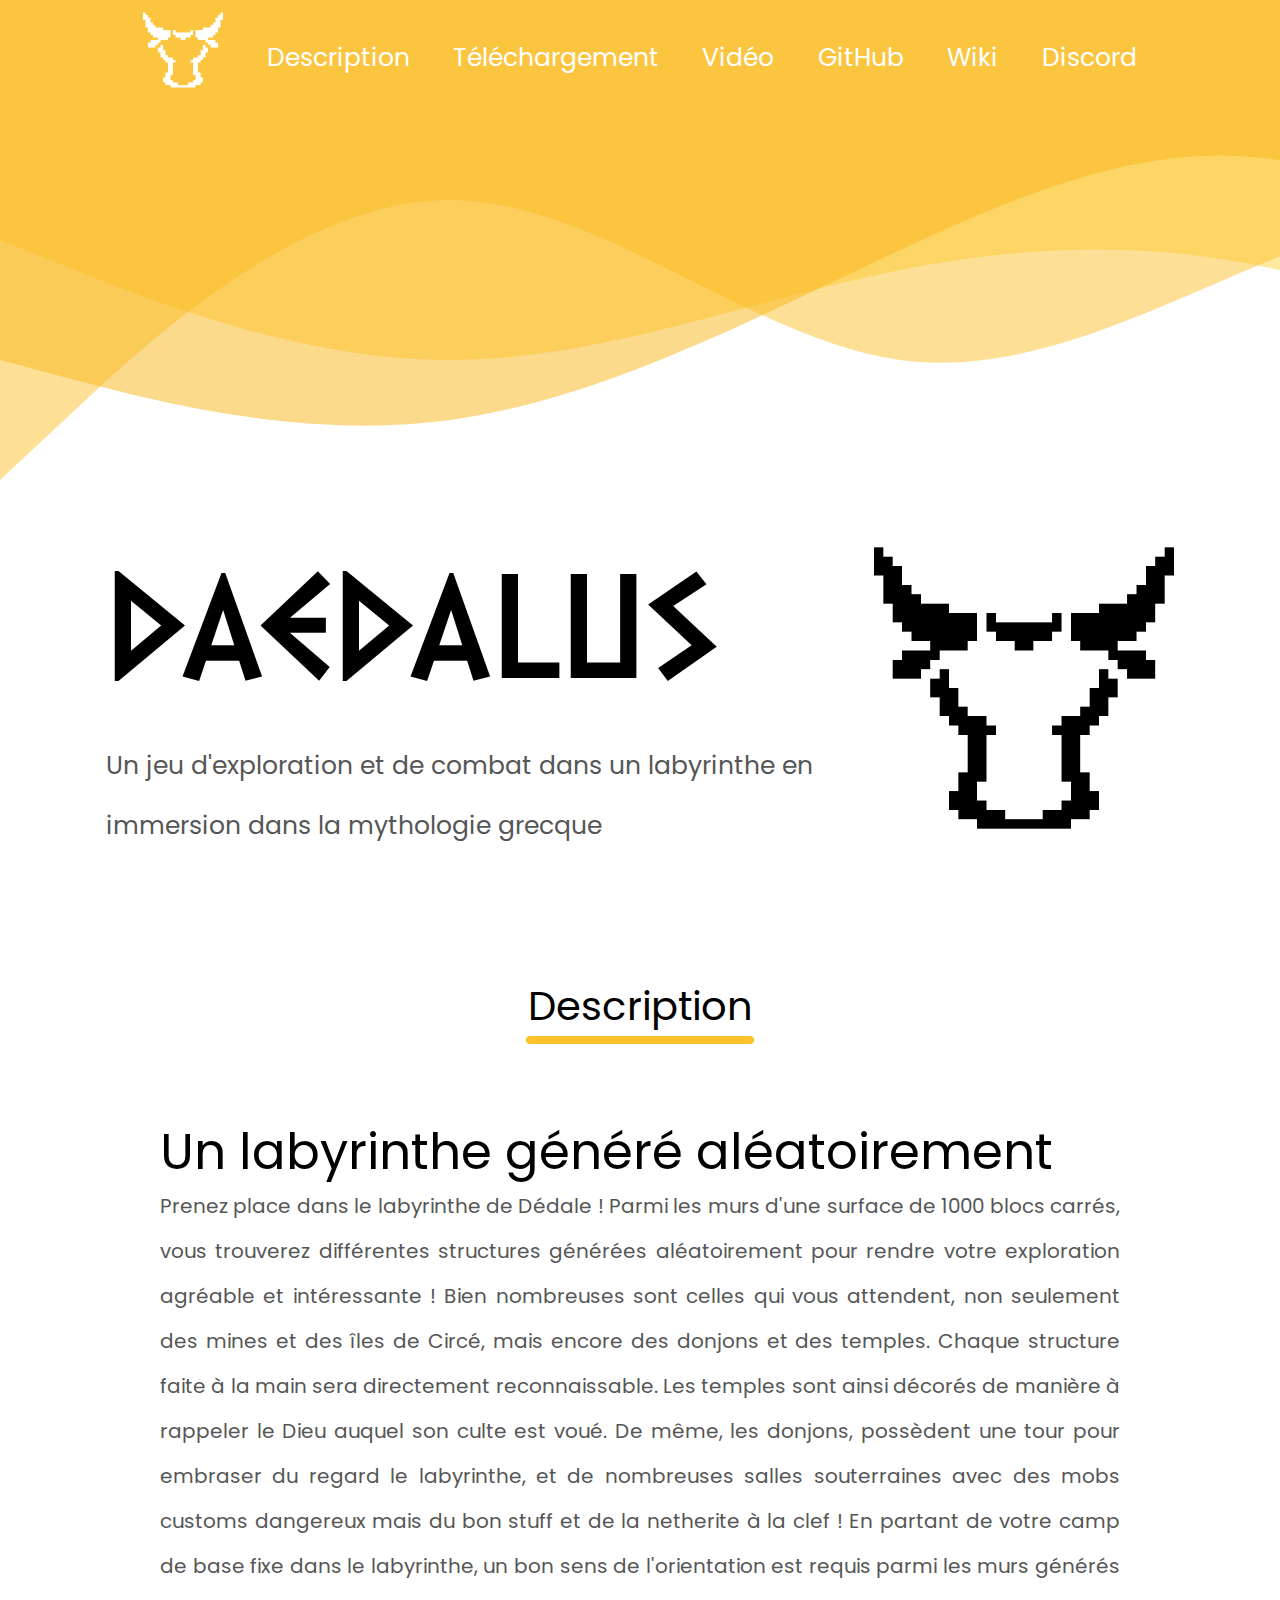
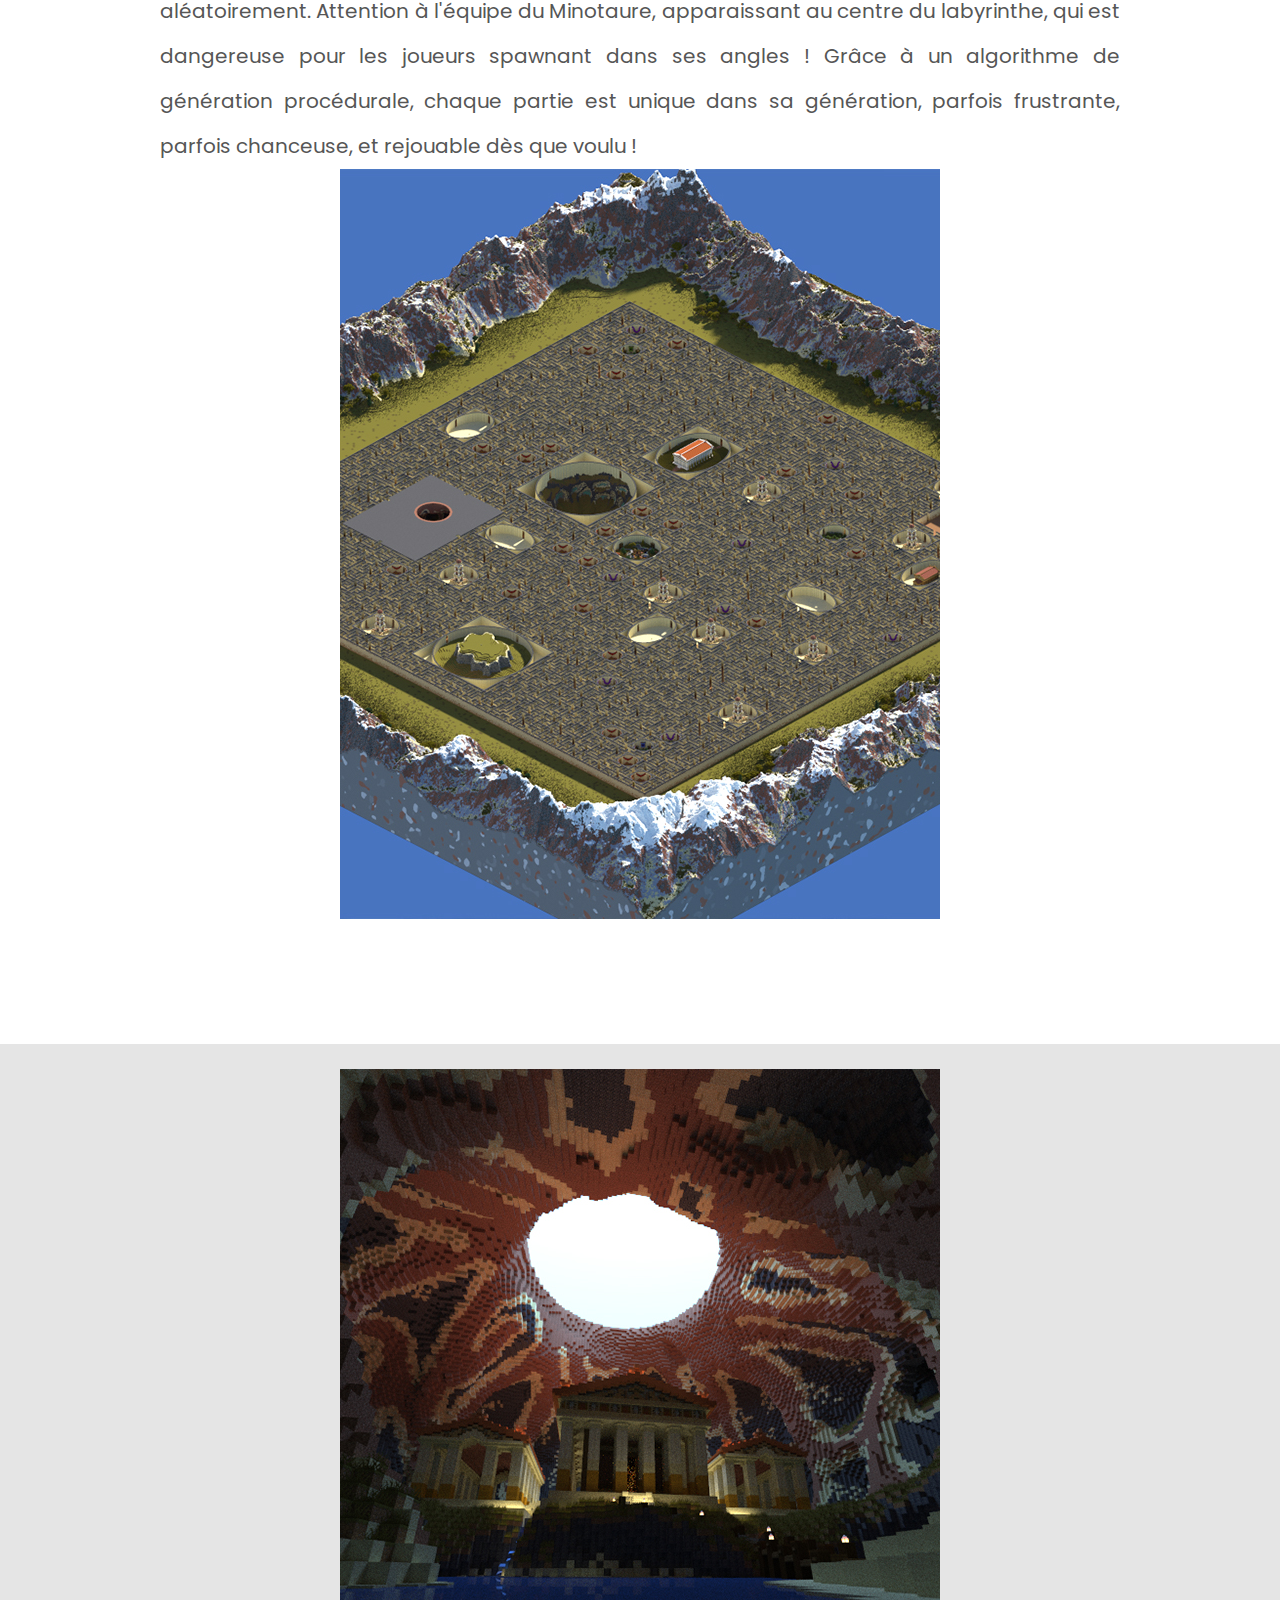
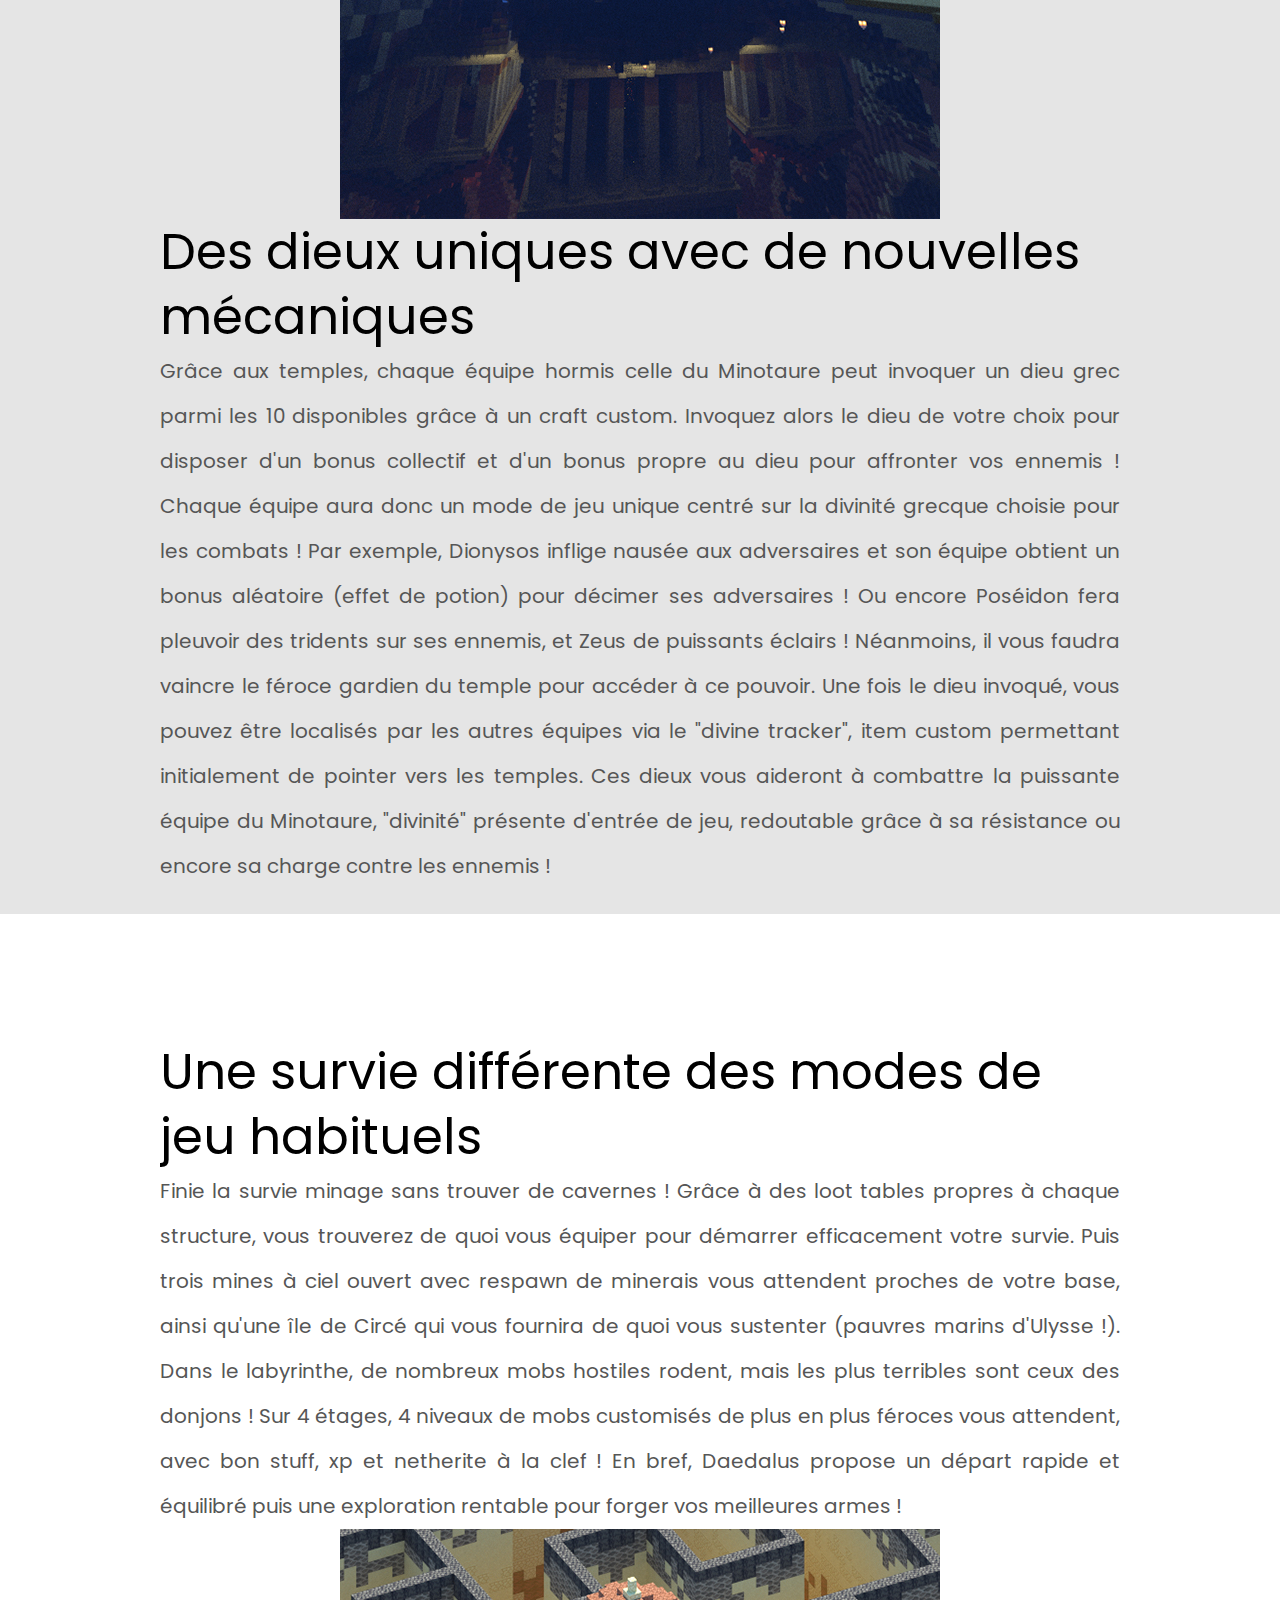
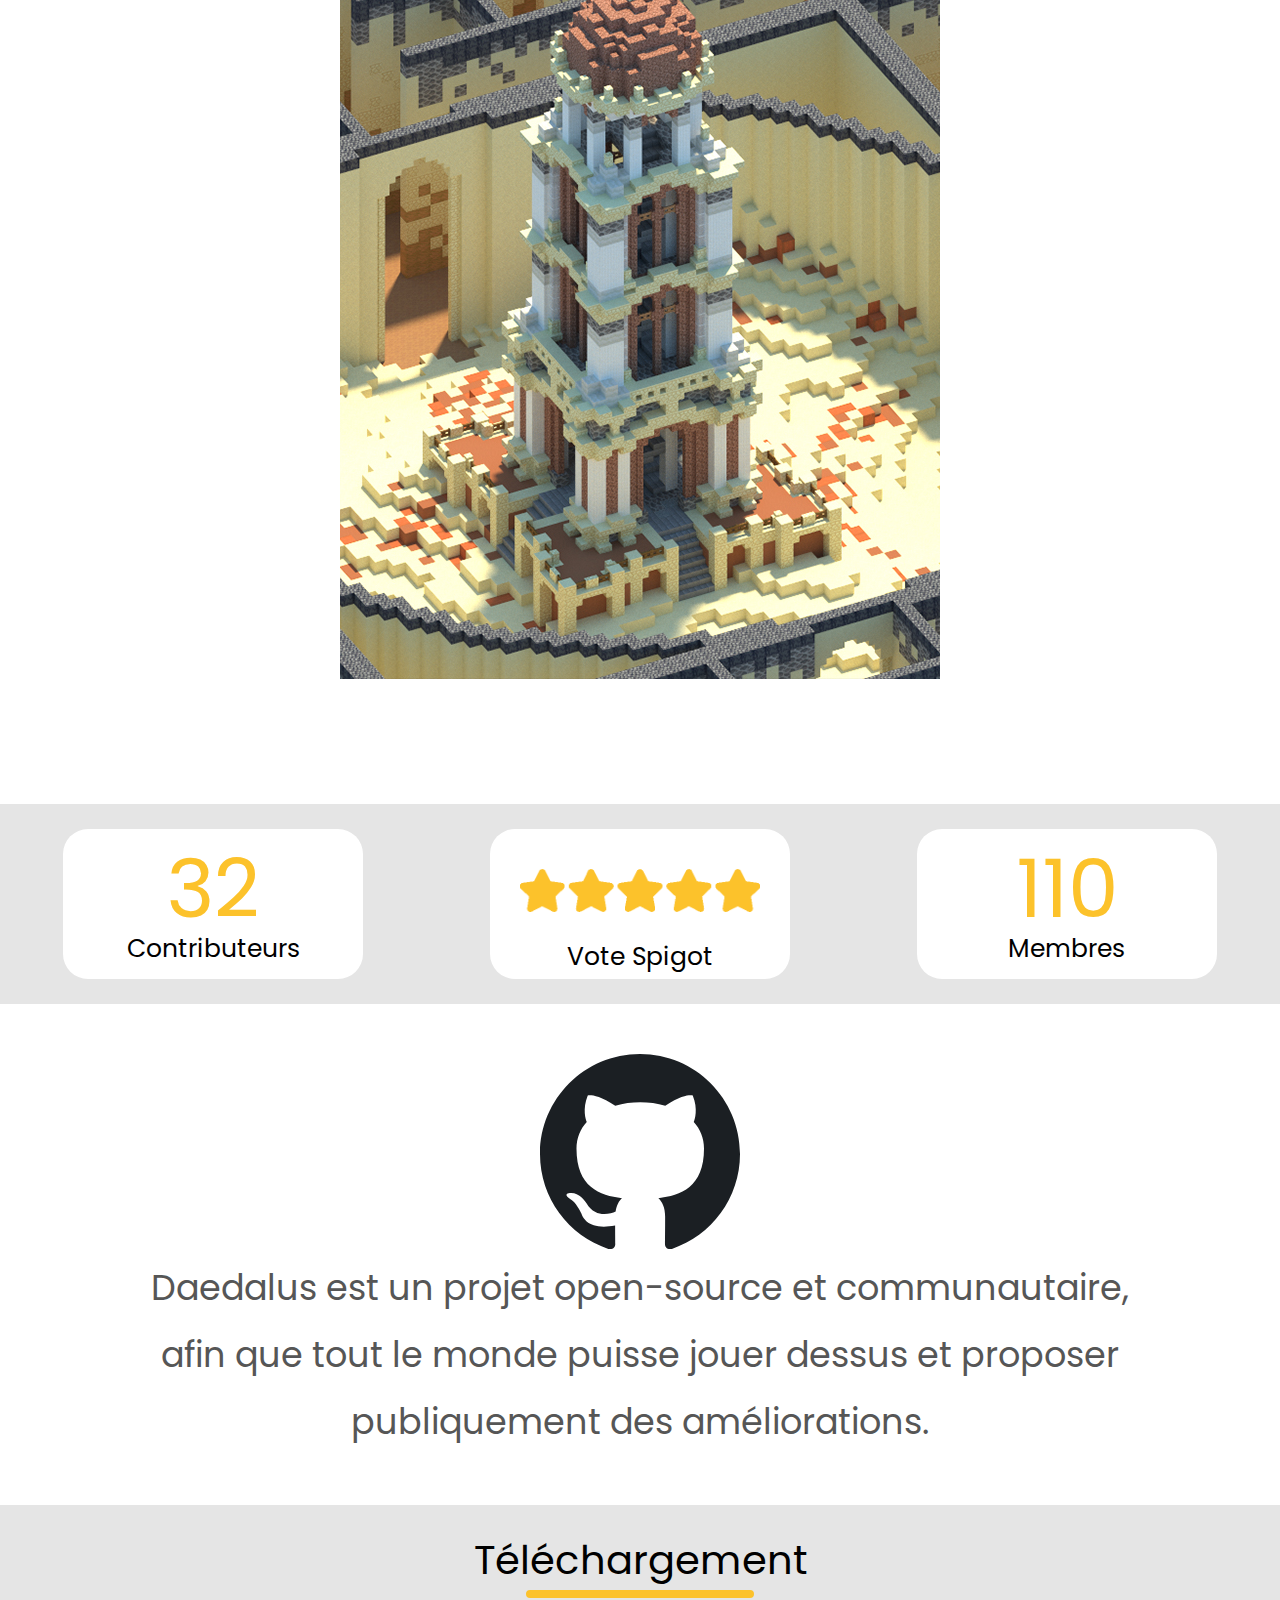
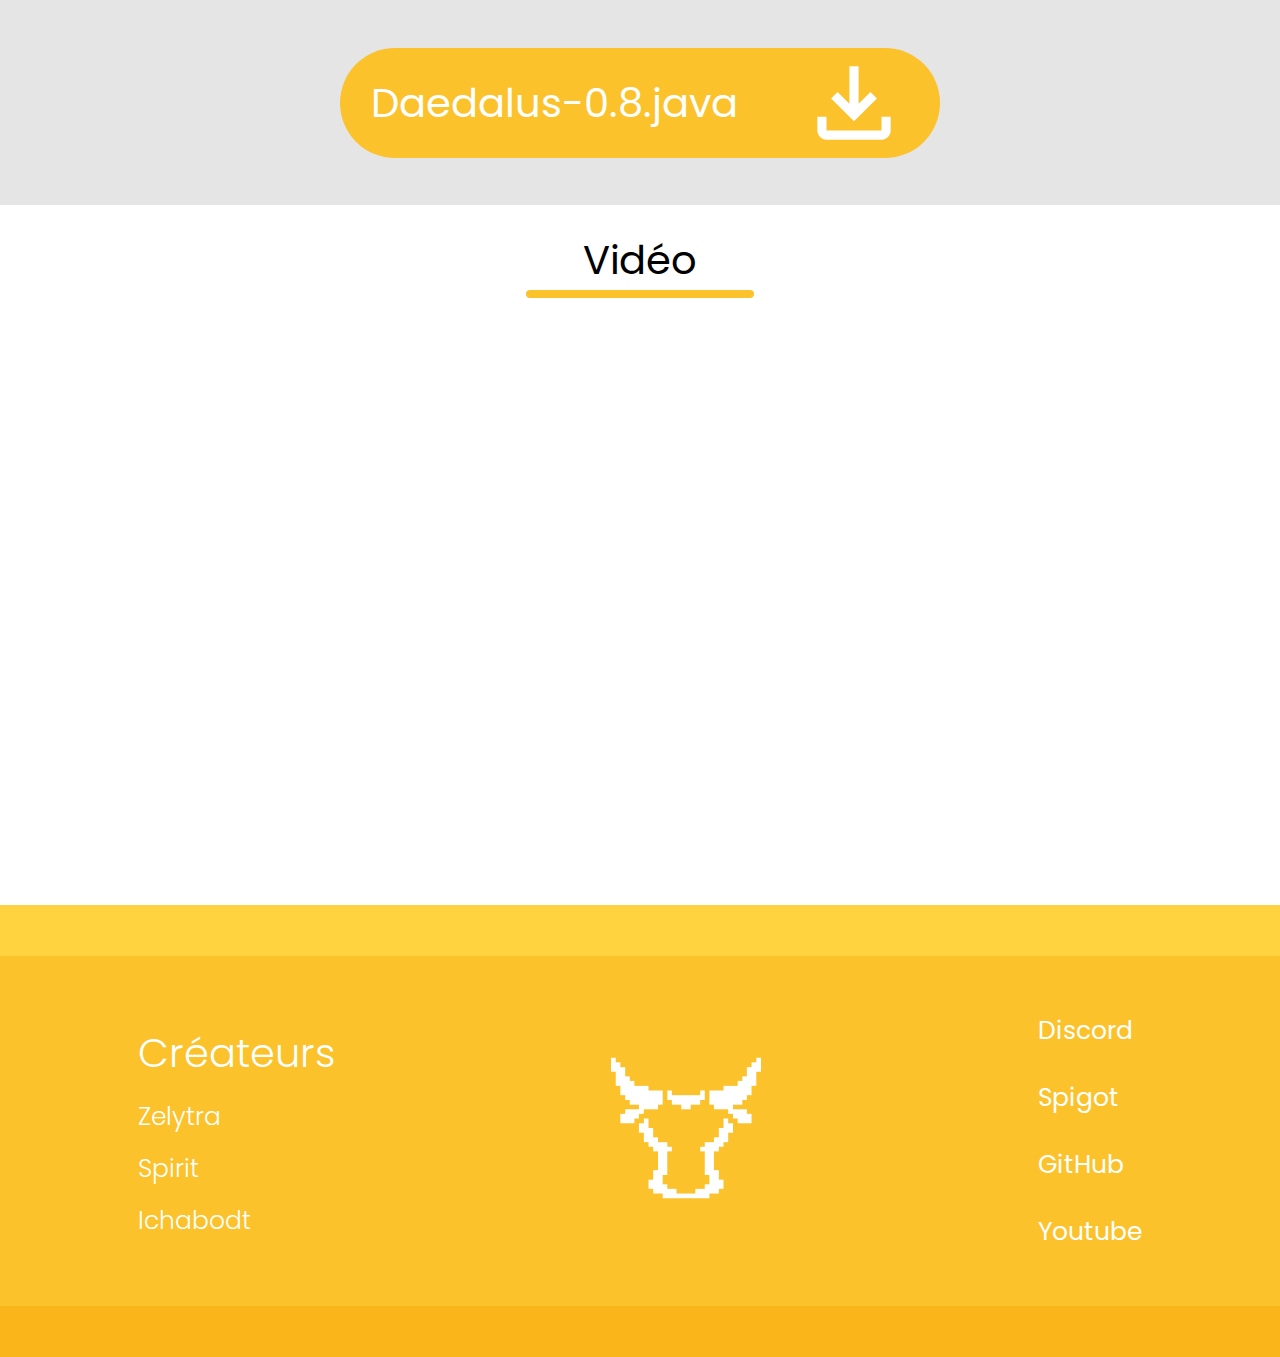
==== commit d840e153: "Fix text and redirect link" ====
--- a/index.html
+++ b/index.html
@@ -41,7 +41,7 @@
 <header>
     <div id="navigationWrapper" class="navigation_top">
         <div id="navigation" class="navigation_top">
-            <a href="#firstContent"><img src="img/Minotaur_Daedalus_blanc.png" id="logoHeader" alt="logoHeader"></a>
+            <a href="#"><img src="img/Minotaur_Daedalus_blanc.png" id="logoHeader" alt="logoHeader"></a>
             <a href="#description" class="nav-link">Description</a>
             <a href="#download" class="nav-link">Téléchargement</a>
             <a href="#video" class="nav-link">Vidéo</a>
@@ -72,7 +72,7 @@
                     <p>Prenez place dans le labyrinthe de Dédale !
                         Parmi les murs d'une surface de 1000 blocs carrés, vous trouverez différentes structures
                         générées aléatoirement pour rendre votre exploration agréable et intéressante !
-                        Bien nombreuses ont celles qui vous attendent, non seulement des mines et des îles de Circé,
+                        Bien nombreuses sont celles qui vous attendent, non seulement des mines et des îles de Circé,
                         mais encore des donjons et des temples. Chaque structure faite à la main sera directement
                         reconnaissable.
                         Les temples sont ainsi décorés de manière à rappeler le Dieu auquel son culte est voué. De même,
@@ -102,11 +102,11 @@
                         Par exemple, Dionysos inflige nausée aux adversaires et son équipe obtient un bonus aléatoire
                         (effet de potion) pour décimer ses adversaires ! Ou encore Poséidon fera pleuvoir des tridents
                         sur ses ennemis, et Zeus de puissants éclairs !
-                        Néanmoins, il vous faudra vaincre le féroce Gardien du temple pour accéder à ce pouvoir.
-                        Une fois le dieu invoqué, vous pouvez être localisés par les autres équipes via le Divine
-                        Tracker, item custom permettant initialement de pointer vers les temples.
-                        Ces dieux vous aideront à combattre la puissante équipe du Minotaure, présent d'entrée de jeu,
-                        redoutable grâce à sa vie plus importante ou encore sa charge contre les ennemis !</p>
+                        Néanmoins, il vous faudra vaincre le féroce gardien du temple pour accéder à ce pouvoir.
+                        Une fois le dieu invoqué, vous pouvez être localisés par les autres équipes via le "divine
+                        tracker", item custom permettant initialement de pointer vers les temples.
+                        Ces dieux vous aideront à combattre la puissante équipe du Minotaure, "divinité" présente
+                        d'entrée de jeu, redoutable grâce à sa résistance ou encore sa charge contre les ennemis !</p>
                 </div>
             </div>
         </div>
@@ -117,16 +117,16 @@
                     <p>Finie la survie minage sans trouver de cavernes !
                         Grâce à des loot tables propres à chaque structure, vous trouverez de quoi vous équiper pour
                         démarrer efficacement votre survie.
-                        Puis trois mines à ciel ouvert avec respawns de minerais vous attendent proches de votre spawn,
+                        Puis trois mines à ciel ouvert avec respawn de minerais vous attendent proches de votre base,
                         ainsi qu'une île de Circé qui vous fournira de quoi vous sustenter (pauvres marins d'Ulysse !).
                         Dans le labyrinthe, de nombreux mobs hostiles rodent, mais les plus terribles sont ceux des
                         donjons !
-                        Sur 4 étages, 4 niveaux de mobs customisés de plus en plus durs vous attendent, avec bon stuff,
-                        xp et netherite à la clef !
+                        Sur 4 étages, 4 niveaux de mobs customisés de plus en plus féroces vous attendent, avec bon
+                        stuff, xp et netherite à la clef !
                         En bref, Daedalus propose un départ rapide et équilibré puis une exploration rentable pour
-                        forger vos meilleurs armes !</p>
+                        forger vos meilleures armes !</p>
                 </div>
-                <img src="img/maze.jpg" width="600" height="750" style="object-fit: cover">
+                <img src="img/dungeon.jpg" width="600" height="750" style="object-fit: cover">
             </div>
         </div>
 
@@ -151,8 +151,8 @@
 
     <div id="openSource">
         <img src="img/github.svg" width="200px">
-        <p>Lorem ipsum dolor sit amet, consectetur adipiscing elit, sed do eiusmod tempor incididunt ut labore et dolore
-            magna aliqua. Mattis vulputate enim nulla aliquet porttitor lacus. Sed id semper risus in hendrerit. </p>
+        <p>Daedalus est un projet open-source et communautaire, afin que tout le monde puisse jouer dessus et proposer
+            publiquement des améliorations.</p>
     </div>
 
     <div id="download" style="background-color: #E5E5E5">
@@ -187,7 +187,7 @@
             <p>Spirit</p>
             <p>Ichabodt</p>
         </div>
-        <a href="#navigation"><img src="img/Minotaur_Daedalus_blanc.png" width="295px"></a>
+        <a href="#"><img src="img/Minotaur_Daedalus_blanc.png" width="295px"></a>
         <div class="rightContent"></a>
             <a href="http://discord.mc-daedalus.com" target="_blank">Discord</a>
             <a href="http://spigot.mc-daedalus.com" target="_blank">Spigot</a>
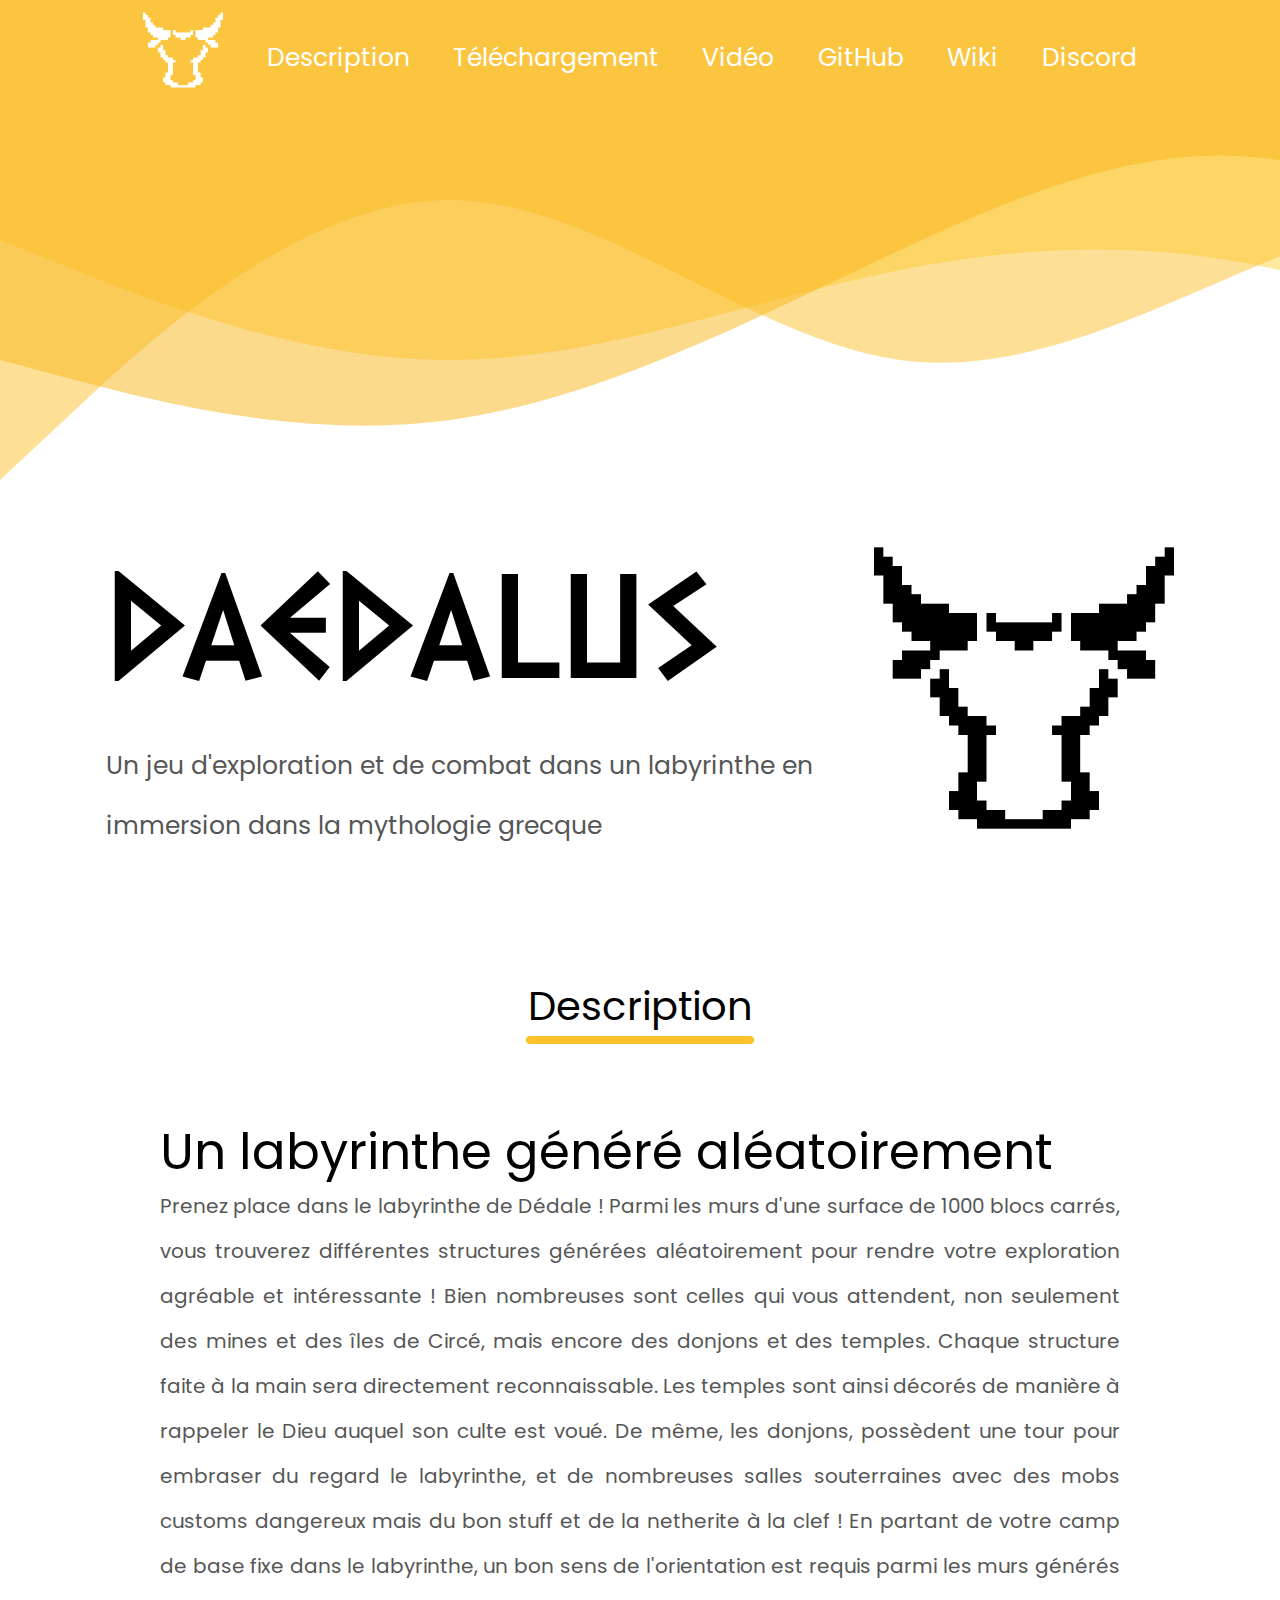
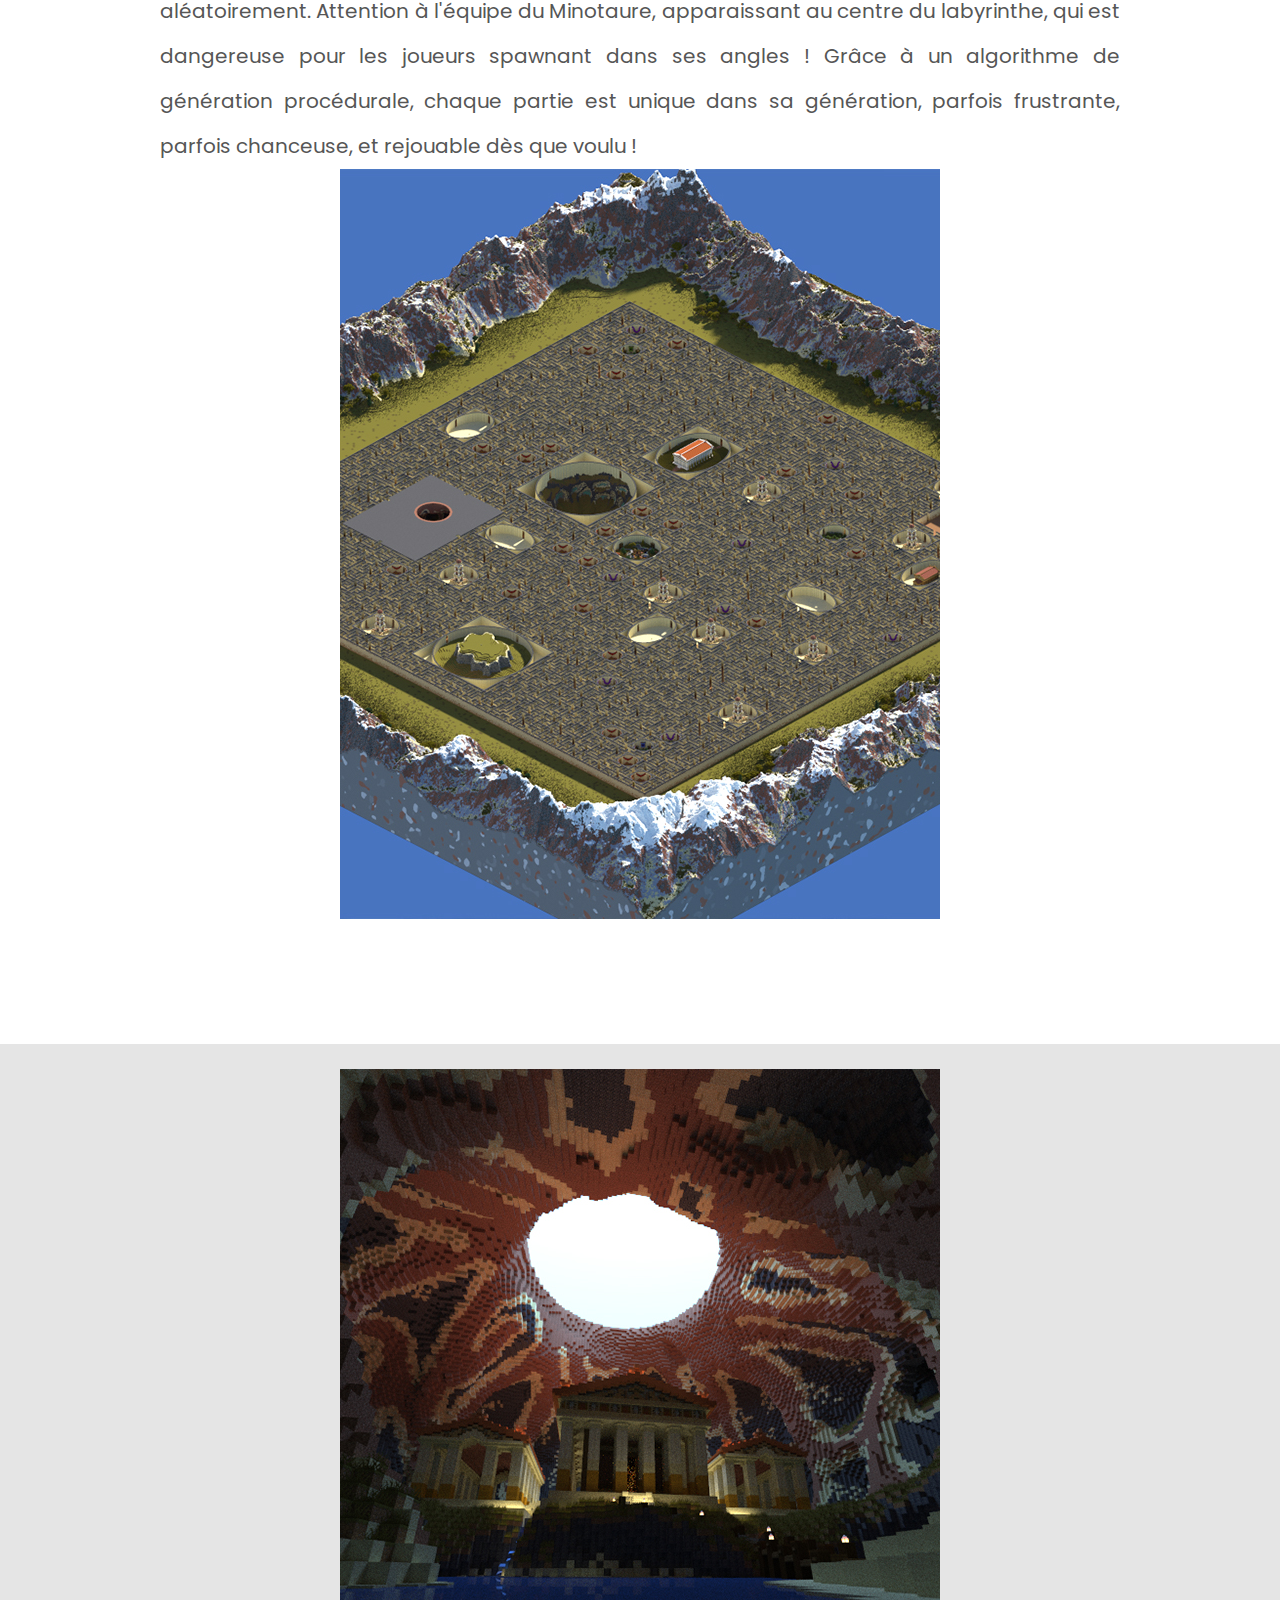
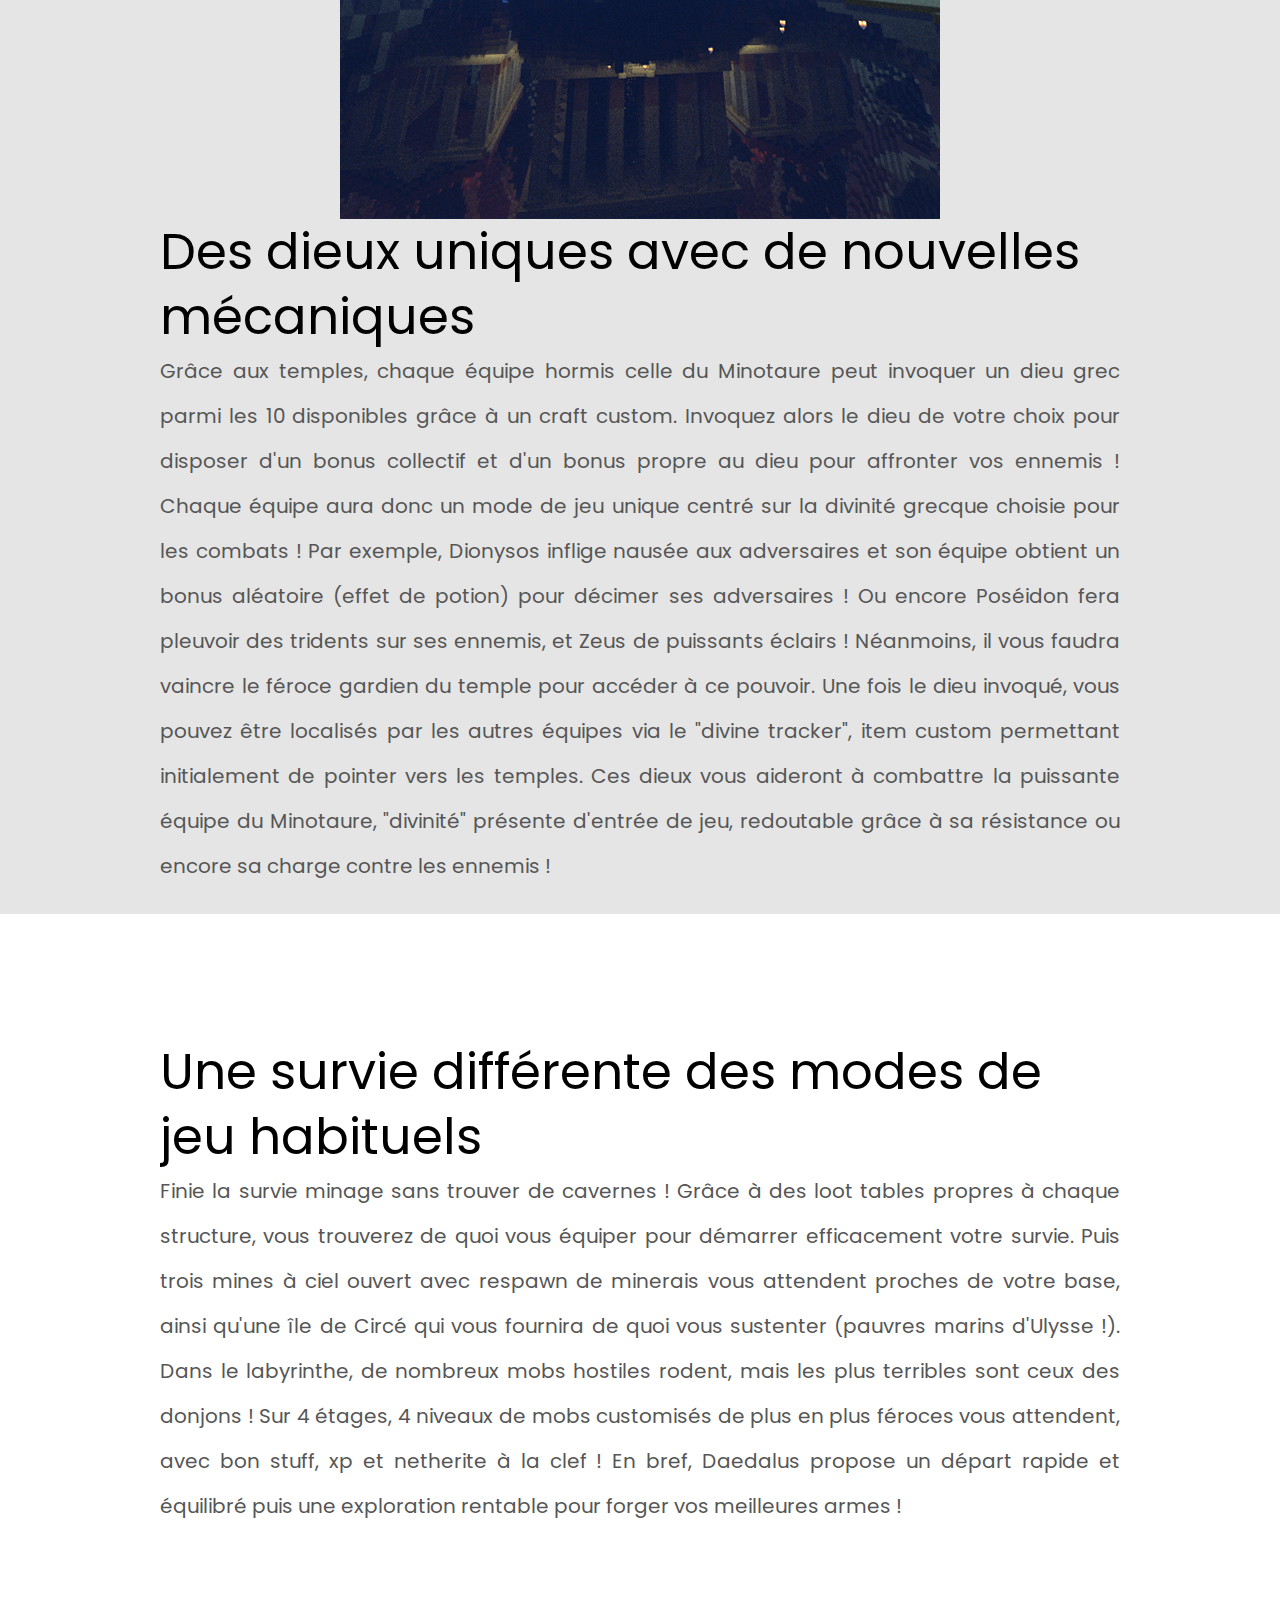
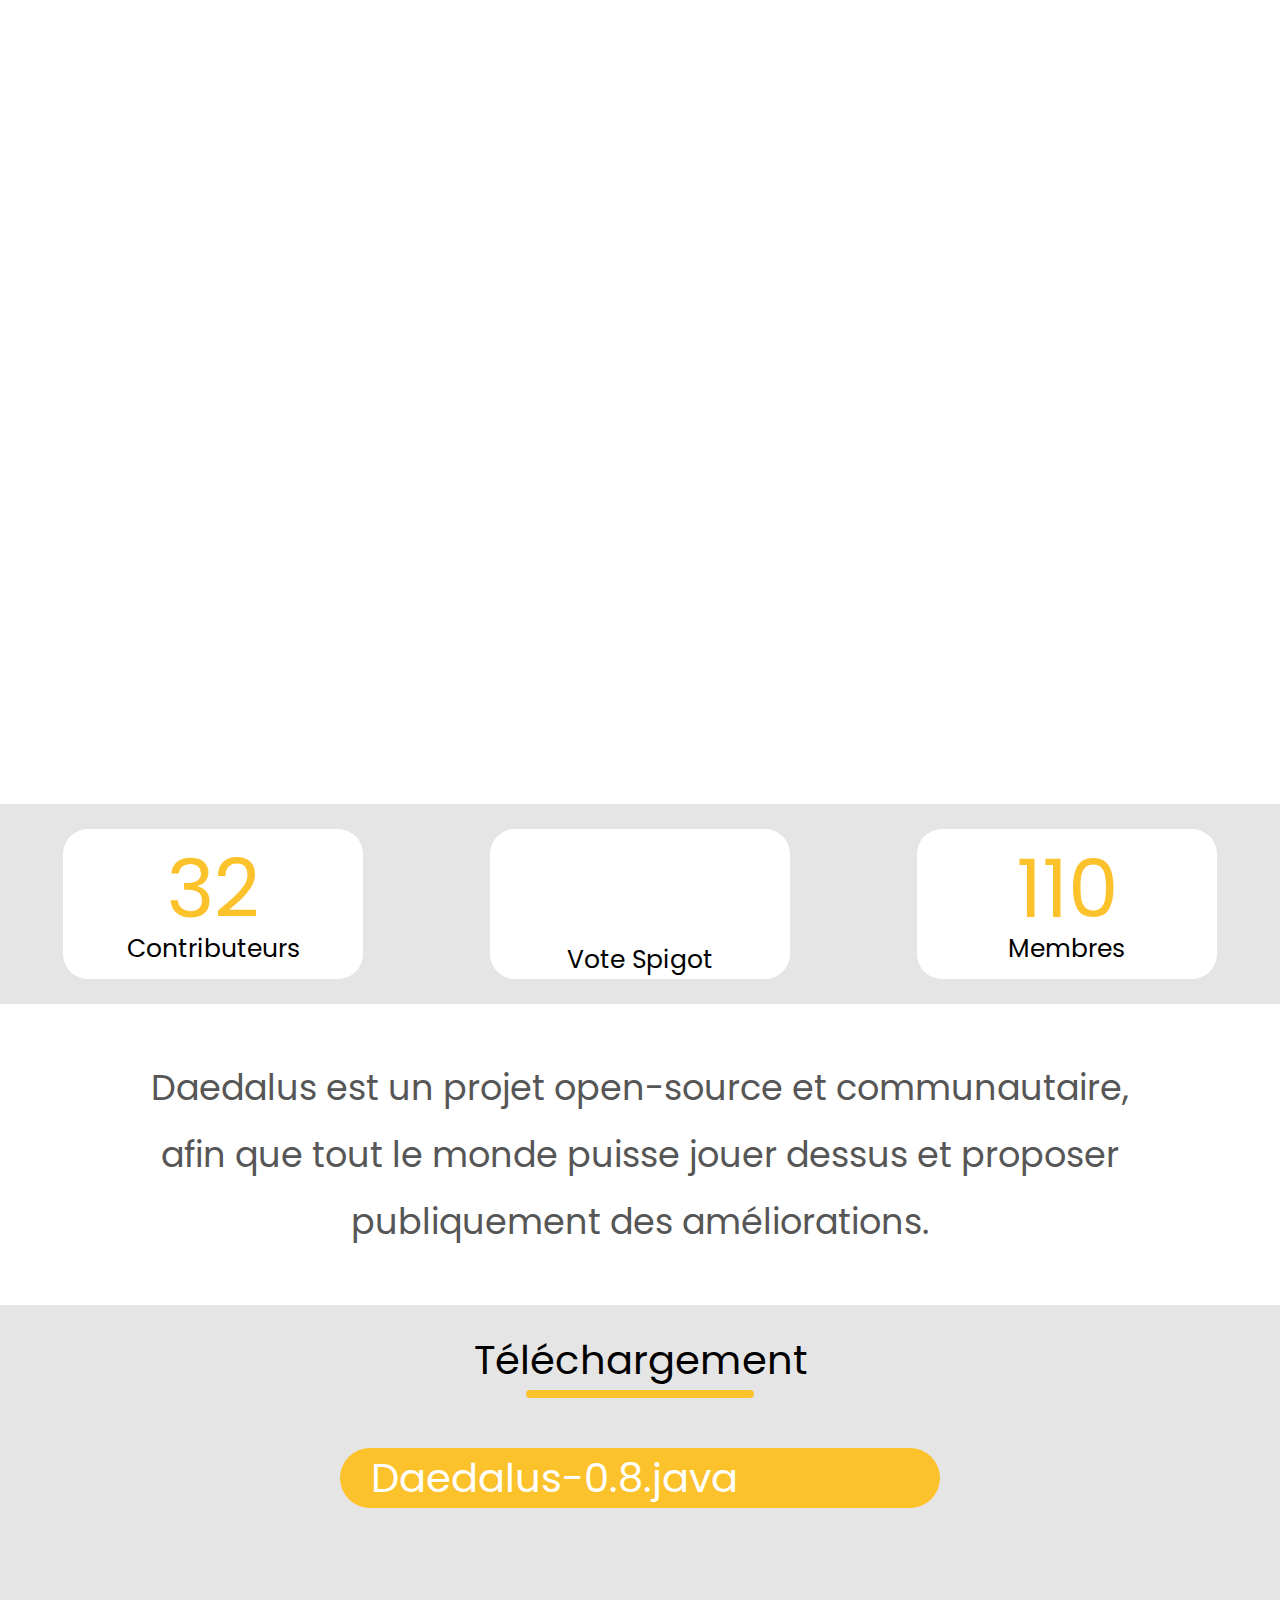
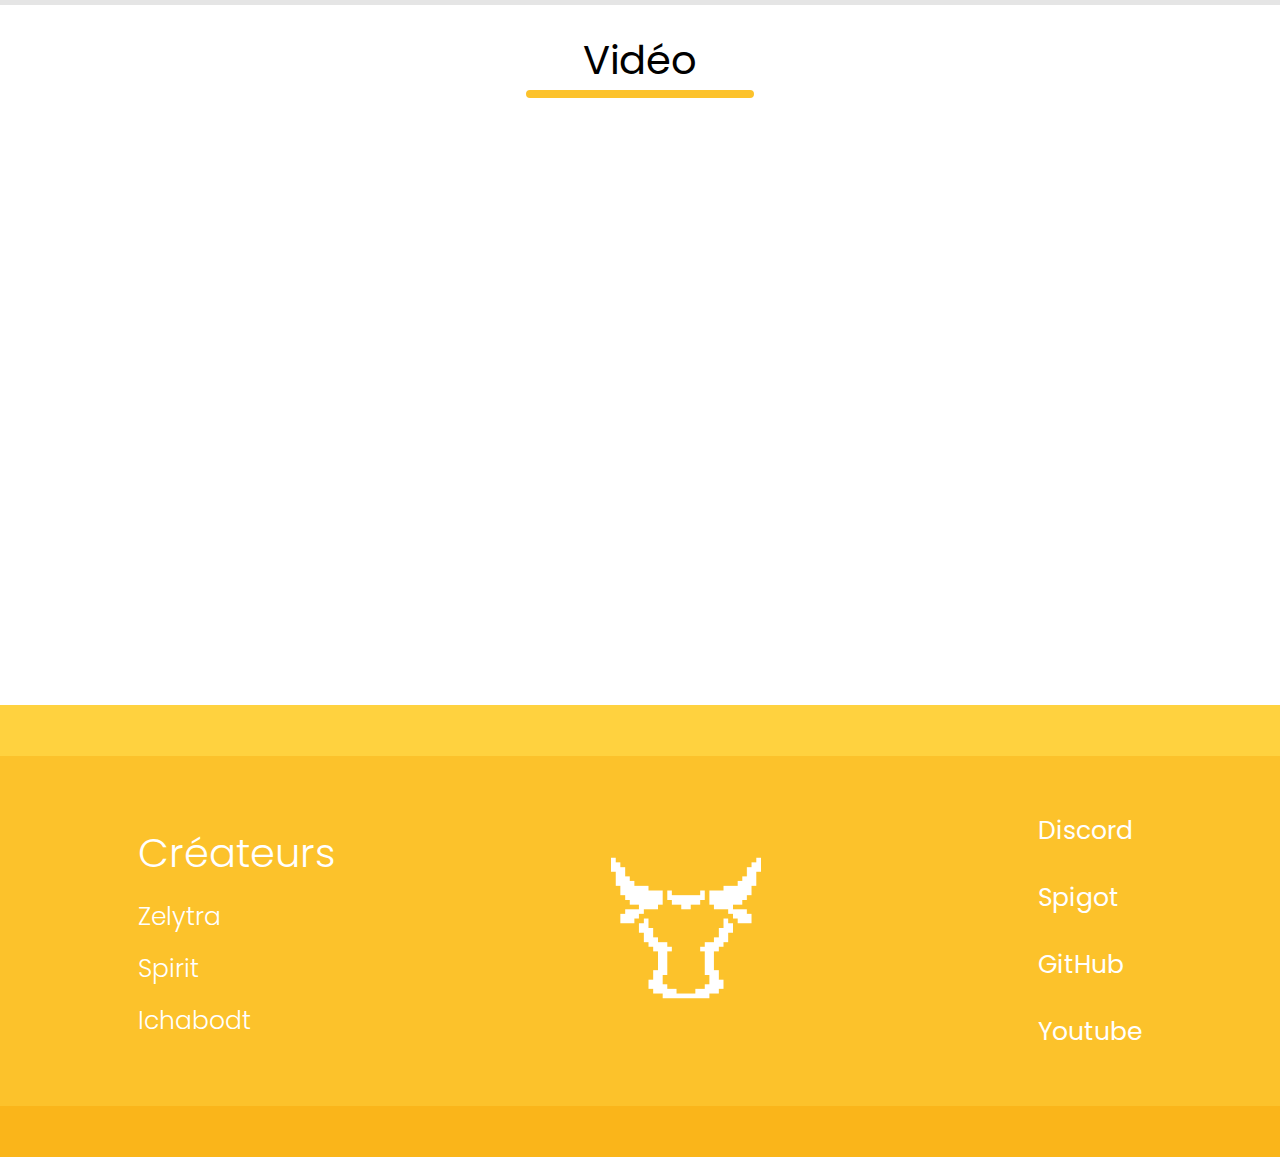
==== commit b94eb1c2: "Lazy loading" ====
--- a/index.html
+++ b/index.html
@@ -9,14 +9,14 @@
     <meta property="og:description"
           content="Daedalus is a project taking you back to Ancient Greece. Four human teams wander the Labyrinth of Daedalus, austere dwelling of the Minotaur and its minions.">
     <meta property="og:url" content="http://mc-daedalus.com/">
-    <meta property="og:image" content="http://mc-daedalus.com/img/Logo_Daedalus.png">
+    <meta property="og:image" content="http://mc-daedalus.com/img/Logo_Daedalus.png" loading="lazy">
 
     <link rel="stylesheet" href="main.css">
     <link rel="stylesheet" media='screen and (min-width: 576px)' href="index_576.css"/>
     <link rel="stylesheet" media='screen and (min-width: 768px)' href="index_768.css"/>
     <link rel="stylesheet" media='screen and (min-width: 992px)' href="index_992.css"/>
     <link rel="stylesheet" media='screen and (min-width: 1600px)' href="index_1200.css"/>
-    <link rel="icon" type="image/png" href="img/Minotaur_Daedalus_blanc.png"/>
+    <link rel="icon" type="image/png" href="img/Minotaur_Daedalus_blanc.png" loading="lazy"/>
     <script type="text/javascript">
 
         document.addEventListener("DOMContentLoaded", function () {
@@ -41,7 +41,7 @@
 <header>
     <div id="navigationWrapper" class="navigation_top">
         <div id="navigation" class="navigation_top">
-            <a href="#"><img src="img/Minotaur_Daedalus_blanc.png" id="logoHeader" alt="logoHeader"></a>
+            <a href="#"><img src="img/Minotaur_Daedalus_blanc.png" loading="lazy" id="logoHeader" alt="logoHeader"></a>
             <a href="#description" class="nav-link">Description</a>
             <a href="#download" class="nav-link">Téléchargement</a>
             <a href="#video" class="nav-link">Vidéo</a>
@@ -86,12 +86,12 @@
 
                     </p>
                 </div>
-                <img src="img/maze.jpg" width="600" height="750" style="object-fit: cover">
+                <img src="img/maze.jpg" width="600" height="750" style="object-fit: cover" loading="lazy">
             </div>
         </div>
         <div class="content" style="background-color: #E5E5E5">
             <div class="subContent">
-                <img src="img/temple.jpg" width="600" height="750" style="object-fit: cover">
+                <img src="img/temple.jpg" width="600" height="750" style="object-fit: cover" loading="lazy">
                 <div class="textContent left">
                     <h3>Des dieux uniques avec de nouvelles mécaniques</h3>
                     <p>Grâce aux temples, chaque équipe hormis celle du Minotaure peut invoquer un dieu grec parmi les
@@ -126,7 +126,7 @@
                         En bref, Daedalus propose un départ rapide et équilibré puis une exploration rentable pour
                         forger vos meilleures armes !</p>
                 </div>
-                <img src="img/dungeon.jpg" width="600" height="750" style="object-fit: cover">
+                <img src="img/dungeon.jpg" width="600" height="750" style="object-fit: cover" loading="lazy">
             </div>
         </div>
 
@@ -139,7 +139,7 @@
                 <p>Contributeurs</p>
             </div>
             <div class="block">
-                <img src="img/rating.png" width="420px" height="80px" alt="src">
+                <img src="img/rating.png" width="420px" height="80px" alt="src" loading="lazy">
                 <p>Vote Spigot</p>
             </div>
             <div class="block">
@@ -150,7 +150,7 @@
     </div>
 
     <div id="openSource">
-        <img src="img/github.svg" width="200px">
+        <img src="img/github.svg" width="200px" loading="lazy">
         <p>Daedalus est un projet open-source et communautaire, afin que tout le monde puisse jouer dessus et proposer
             publiquement des améliorations.</p>
     </div>
@@ -161,7 +161,7 @@
         <div id="downloadBlock">
             <a href="https://github.com/zelytra/Daedalus/releases/download/0.8/Daedalus-1.0.jar">
                 <p>Daedalus-0.8.java</p>
-                <img src="img/download.svg" width="110px">
+                <img src="img/download.svg" width="110px" loading="lazy">
             </a>
         </div>
     </div>
@@ -172,7 +172,7 @@
             <iframe width="2032" height="879" src="https://www.youtube.com/embed/dQw4w9WgXcQ"
                     title="YouTube video player" frameborder="0"
                     allow="accelerometer; autoplay; clipboard-write; encrypted-media; gyroscope; picture-in-picture"
-                    allowfullscreen></iframe>
+                    allowfullscreen loading="lazy"></iframe>
         </div>
     </div>
 
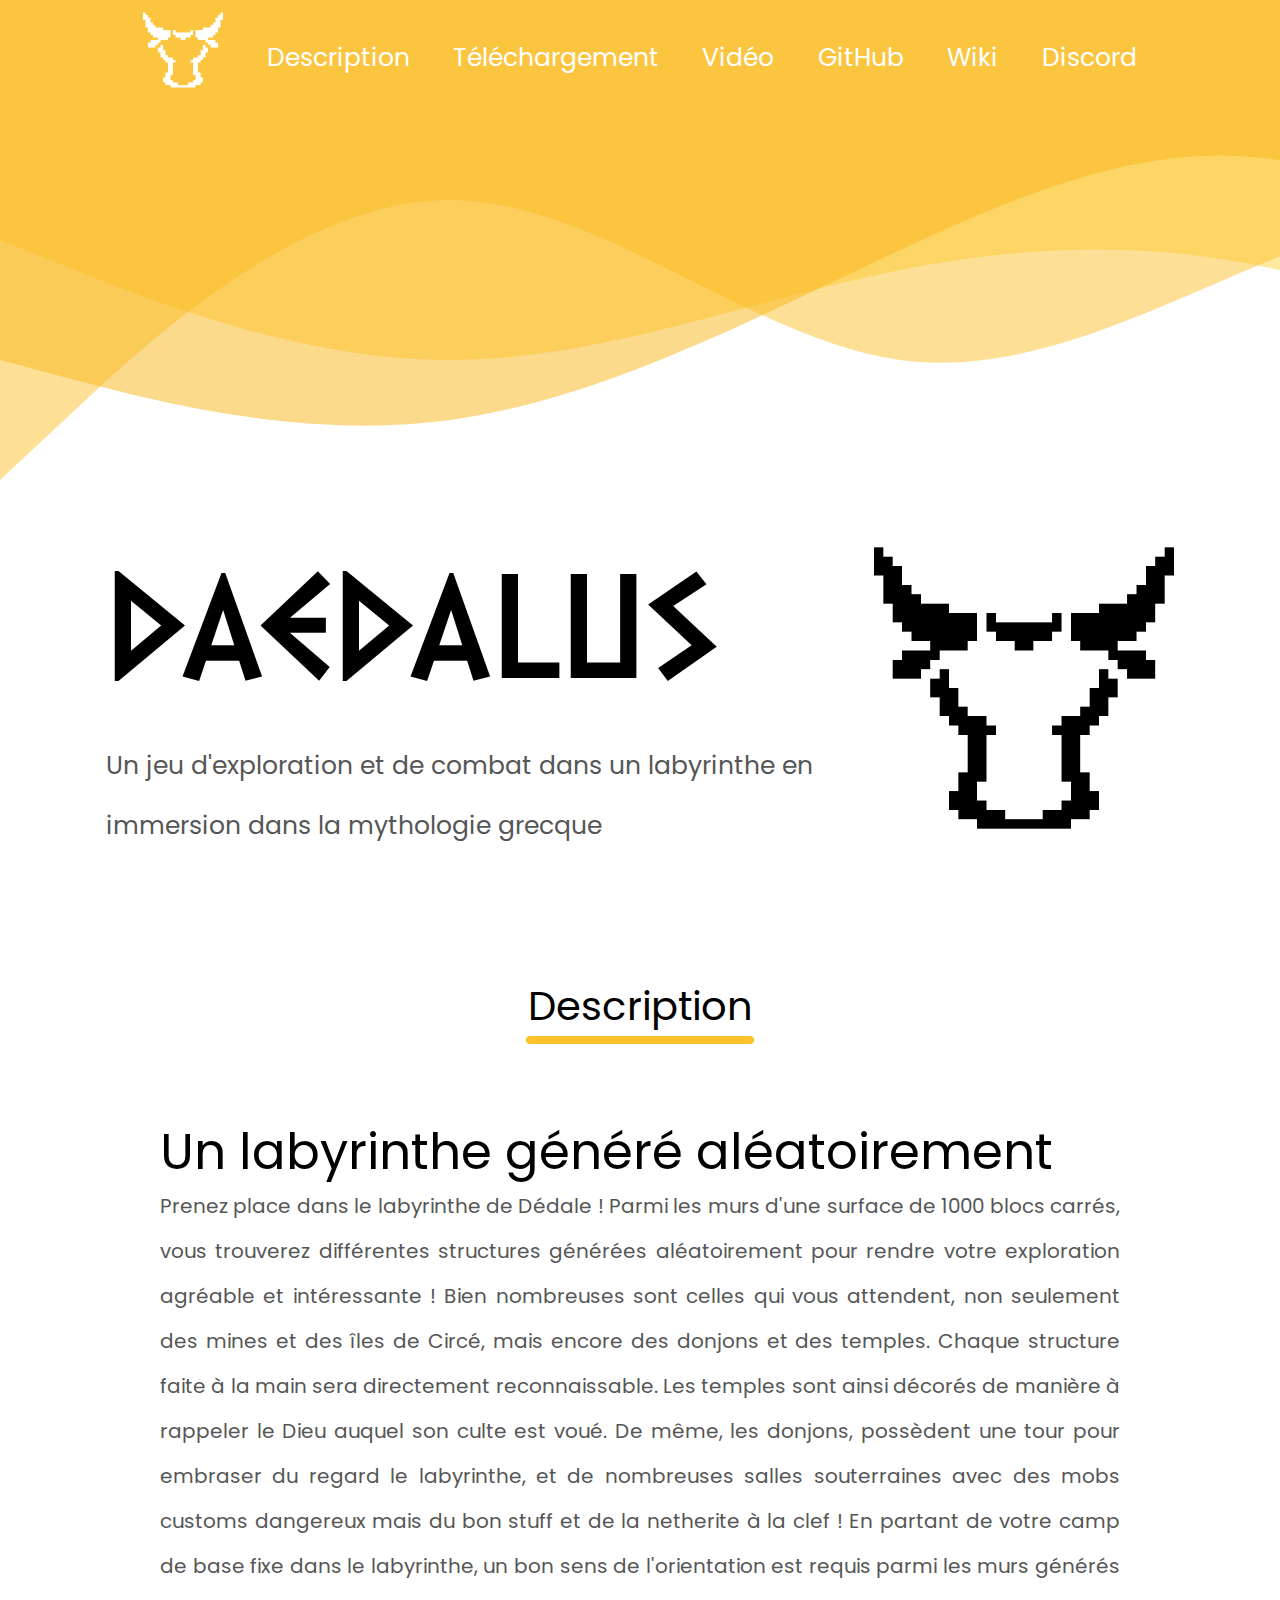
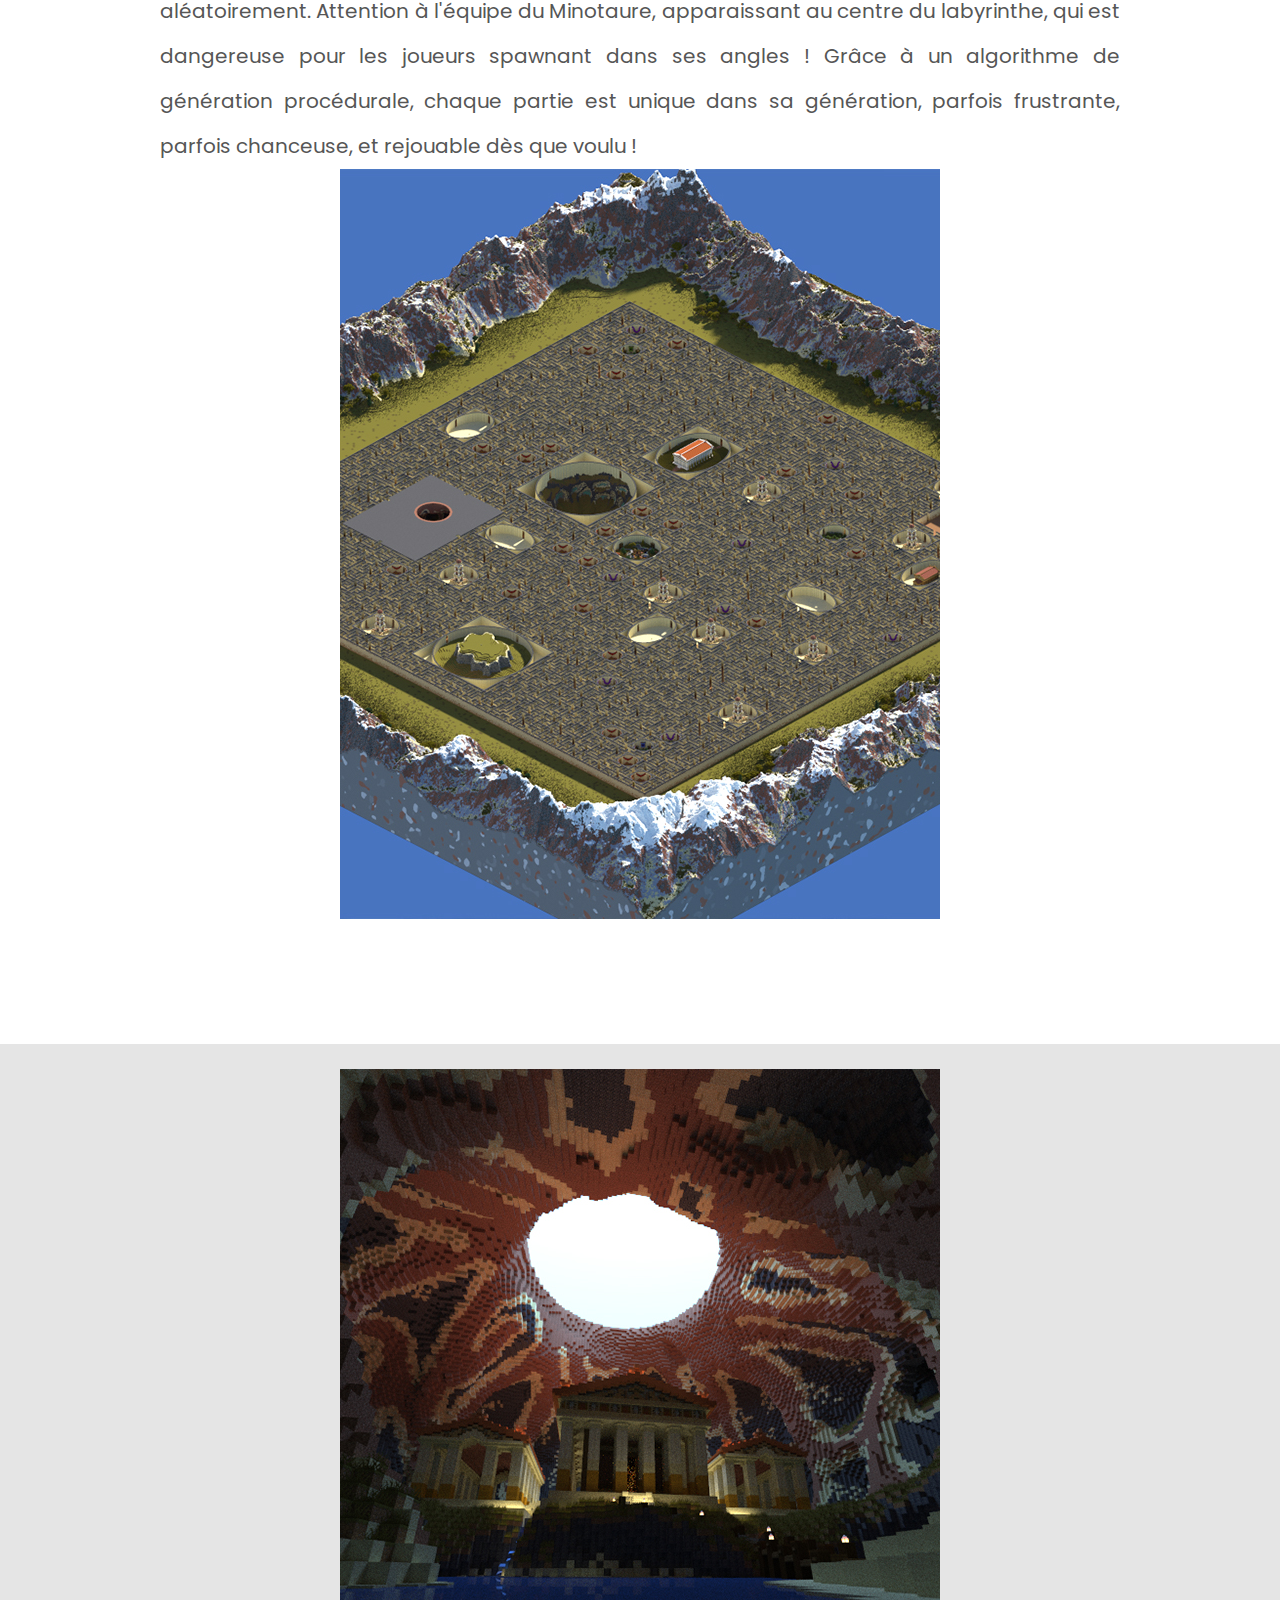
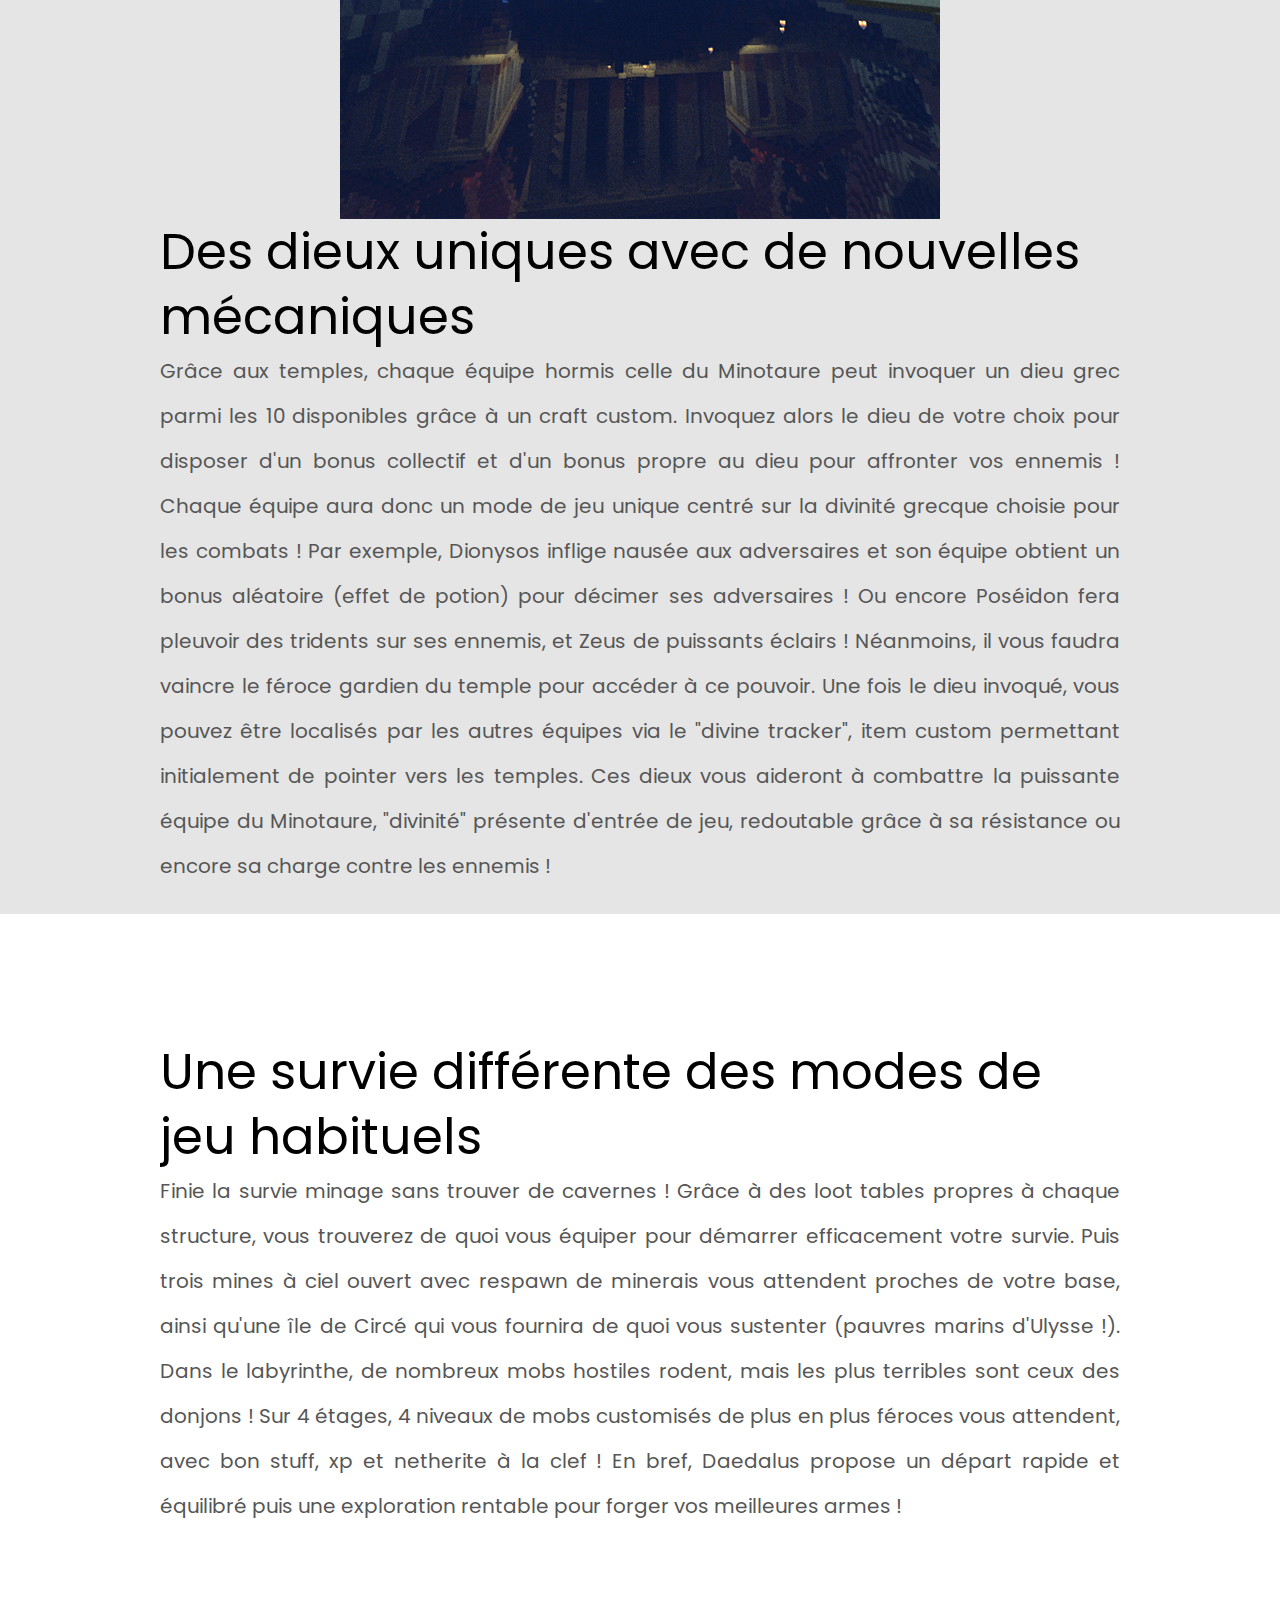
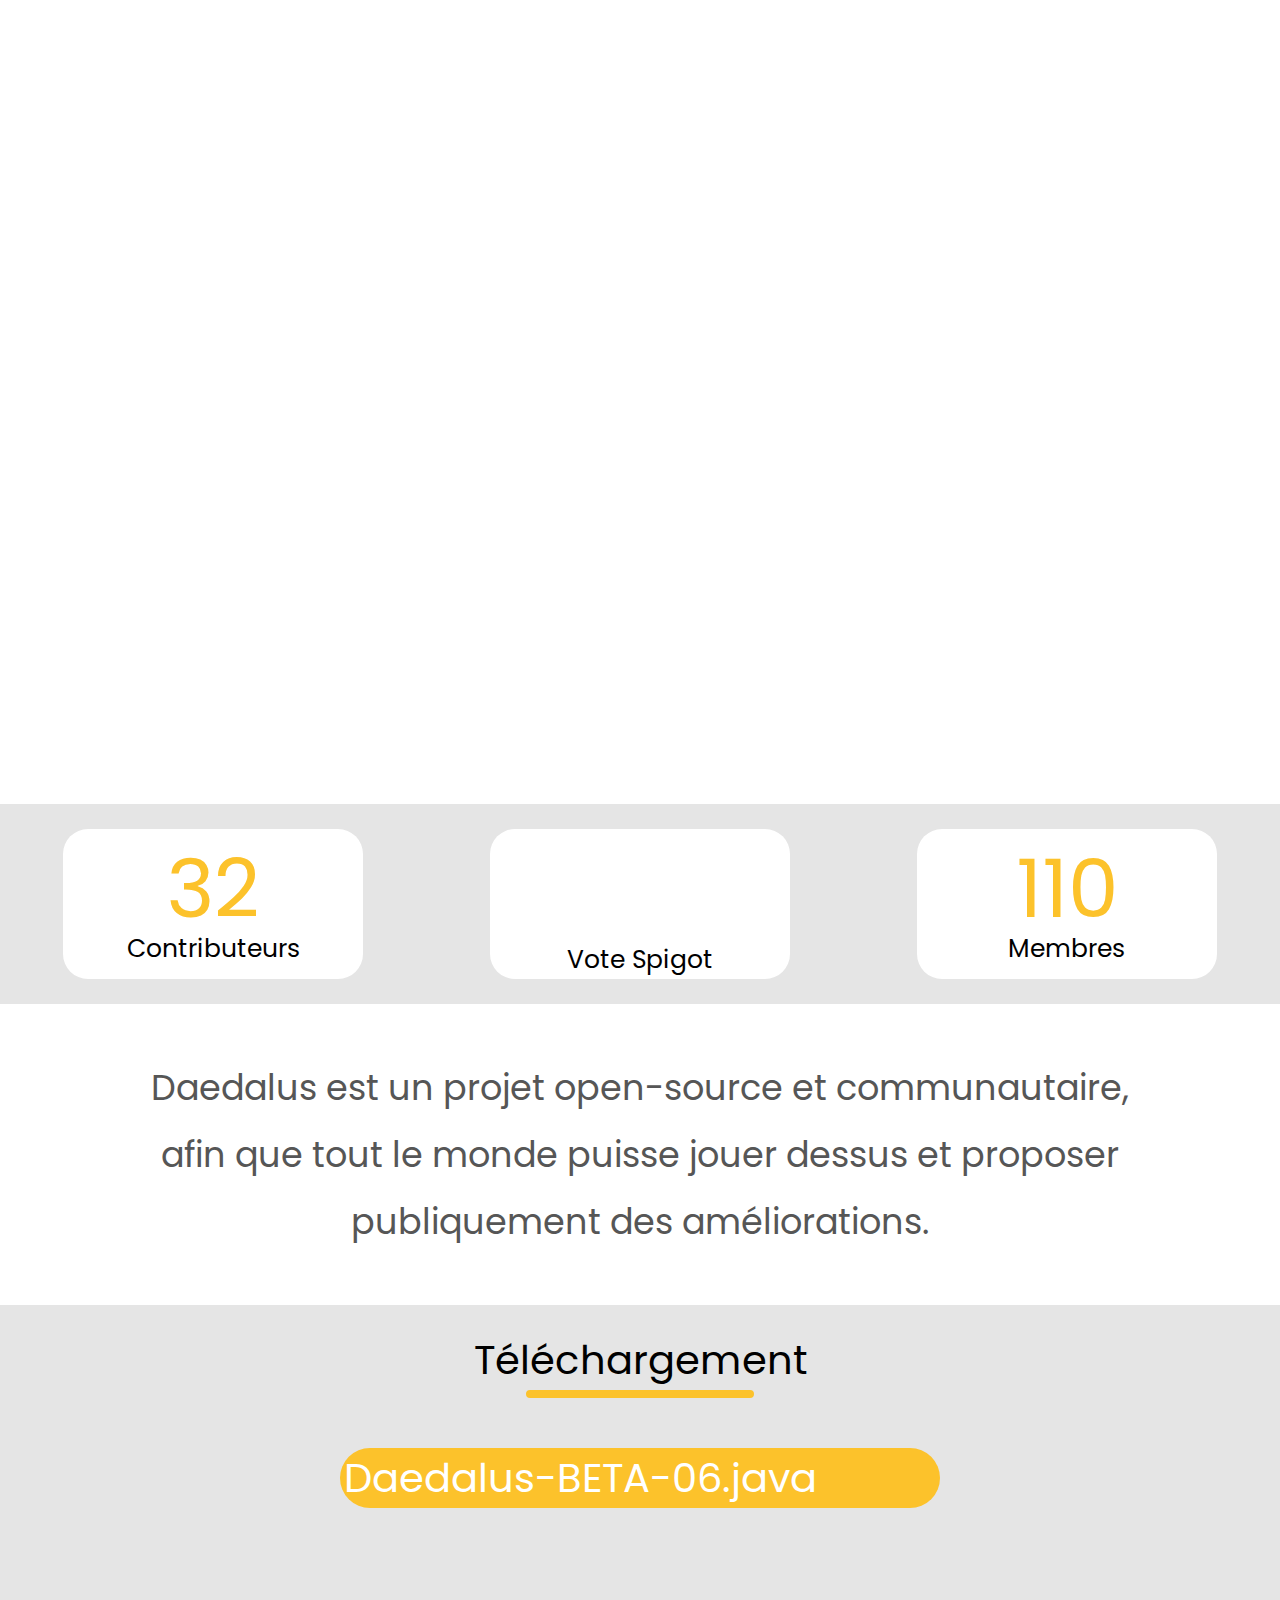
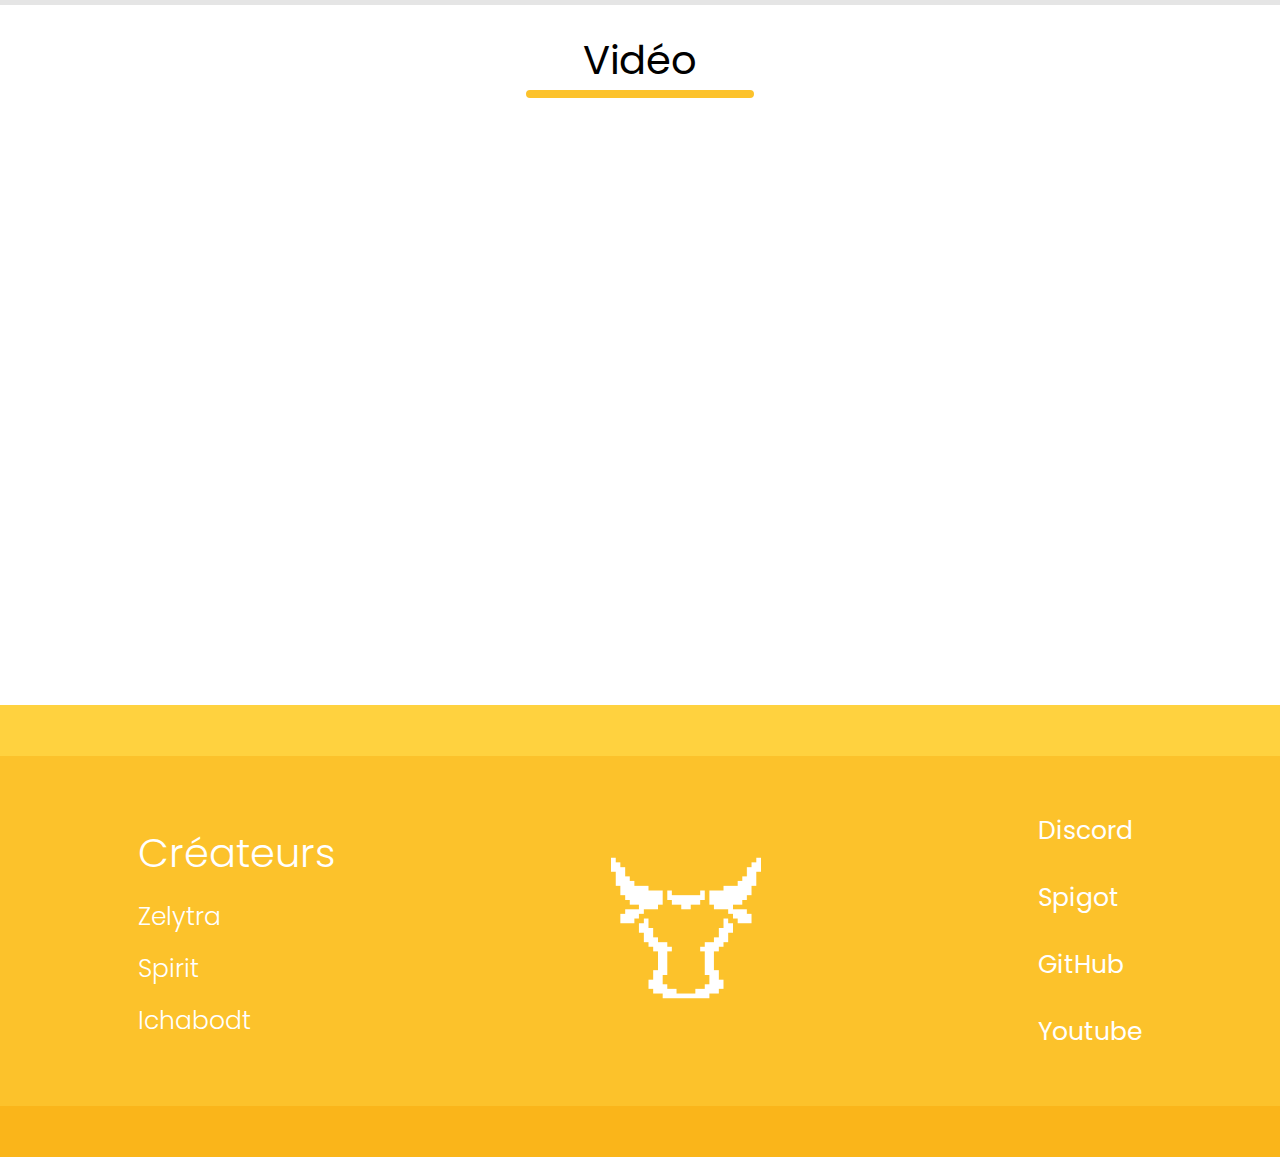
==== commit 939fcac2: "Beta-06 update" ====
--- a/index.html
+++ b/index.html
@@ -159,8 +159,8 @@
         <h2>Téléchargement</h2>
         <hr>
         <div id="downloadBlock">
-            <a href="https://github.com/zelytra/Daedalus/releases/download/0.8/Daedalus-1.0.jar">
-                <p>Daedalus-0.8.java</p>
+            <a href="https://github.com/zelytra/Daedalus/releases/download/BETA-06/Daedalus-BETA-06.jar">
+                <p>Daedalus-BETA-06.java</p>
                 <img src="img/download.svg" width="110px" loading="lazy">
             </a>
         </div>
@@ -169,7 +169,7 @@
         <h2>Vidéo</h2>
         <hr>
         <div class="videoBlock">
-            <iframe width="2032" height="879" src="https://www.youtube.com/embed/dQw4w9WgXcQ"
+            <iframe width="2032" height="879" src="https://www.youtube.com/embed/V2xnb4OkeoA"
                     title="YouTube video player" frameborder="0"
                     allow="accelerometer; autoplay; clipboard-write; encrypted-media; gyroscope; picture-in-picture"
                     allowfullscreen loading="lazy"></iframe>
